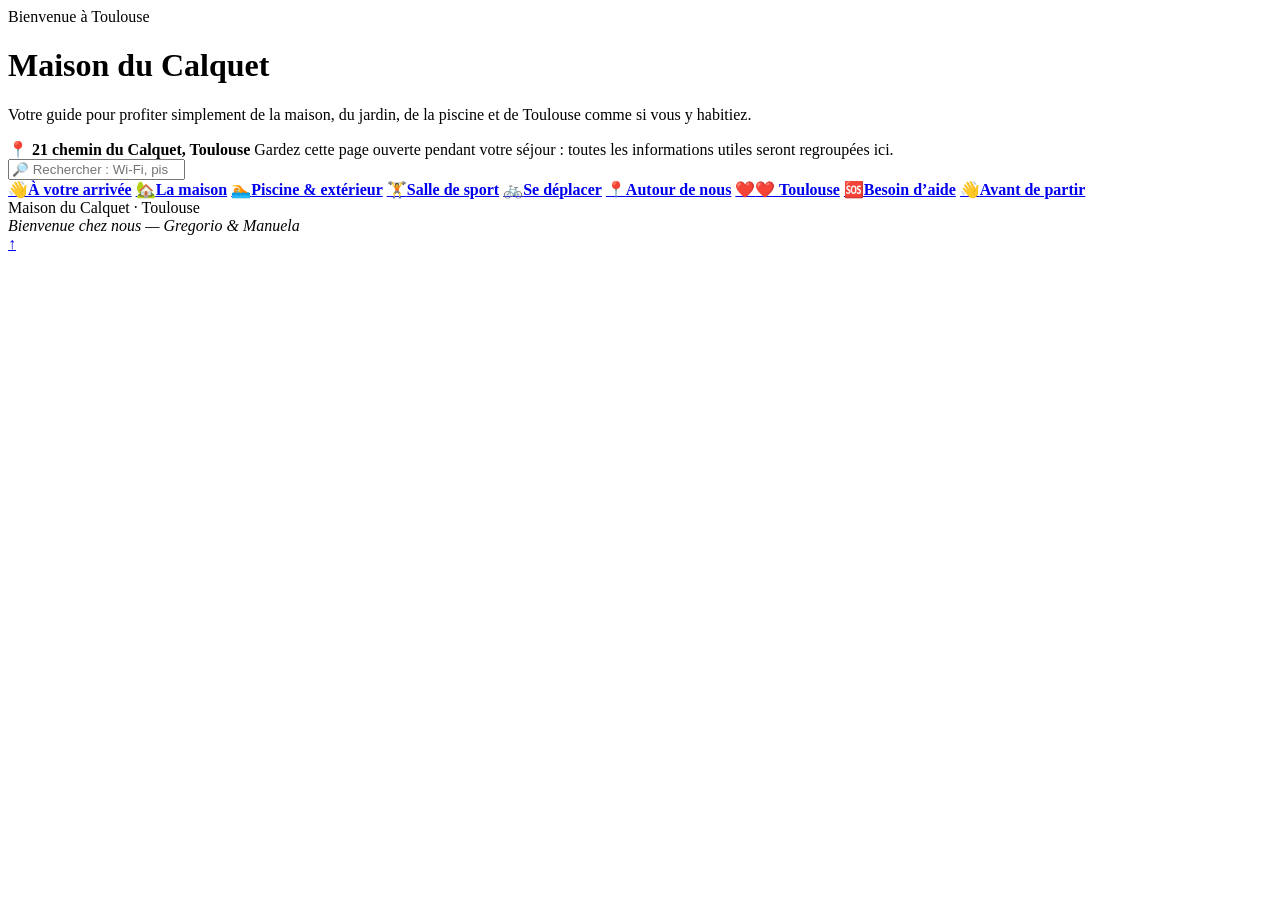
==== maison-du-calquet/index.html @ 50df14dd "Add Maison du Calquet guide shell" ====
<!DOCTYPE html><html lang="fr"><head><meta charset="UTF-8"><meta name="viewport" content="width=device-width,initial-scale=1"><meta name="theme-color" content="#f2eee7"><title>Maison du Calquet — Guide</title><link rel="stylesheet" href="style.css"></head><body id="top"><div class="wrap"><header class="hero">
      <div class="eyebrow">Bienvenue à Toulouse</div>
      <h1>Maison du Calquet</h1>
      <p class="subtitle">Votre guide pour profiter simplement de la maison, du jardin, de la piscine et de Toulouse comme si vous y habitiez.</p>

      <div class="hero-card">
        <strong>📍 21 chemin du Calquet, Toulouse</strong>
        <span class="note">Gardez cette page ouverte pendant votre séjour : toutes les informations utiles seront regroupées ici.</span>
      </div>
    </header><div class="search">
      <input id="searchInput" type="search" placeholder="🔎 Rechercher : Wi-Fi, piscine, vélo, poubelles…" aria-label="Rechercher dans le guide">
    </div><nav class="grid">
      <a class="tile" href="#essentiel"><span class="icon">👋</span><b>À votre arrivée</b></a>
      <a class="tile" href="#maison"><span class="icon">🏡</span><b>La maison</b></a>
      <a class="tile" href="#piscine"><span class="icon">🏊</span><b>Piscine & extérieur</b></a>
      <a class="tile" href="#sport"><span class="icon">🏋️</span><b>Salle de sport</b></a>
      <a class="tile" href="#deplacements"><span class="icon">🚲</span><b>Se déplacer</b></a>
      <a class="tile" href="#autour"><span class="icon">📍</span><b>Autour de nous</b></a>
      <a class="tile" href="#toulouse"><span class="icon">❤️</span><b>❤️ Toulouse</b></a>
      <a class="tile" href="#urgence"><span class="icon">🆘</span><b>Besoin d’aide</b></a>
      <a class="tile" href="#depart"><span class="icon">👋</span><b>Avant de partir</b></a>
    </nav><main id="content"><div class="section-slot" data-section="essentiel"></div>
<div class="section-slot" data-section="maison"></div>
<div class="section-slot" data-section="piscine"></div>
<div class="section-slot" data-section="sport"></div>
<div class="section-slot" data-section="deplacements"></div>
<div class="section-slot" data-section="autour"></div>
<div class="section-slot" data-section="toulouse"></div>
<div class="section-slot" data-section="urgence"></div>
<div class="section-slot" data-section="depart"></div></main><div class="footer">
      Maison du Calquet · Toulouse<br><span style="font-family:Georgia,serif;font-style:italic">Bienvenue chez nous — Gregorio & Manuela</span>
    </div></div><a class="backtop" href="#top" aria-label="Retour en haut">↑</a><script src="app.js"></script></body></html>
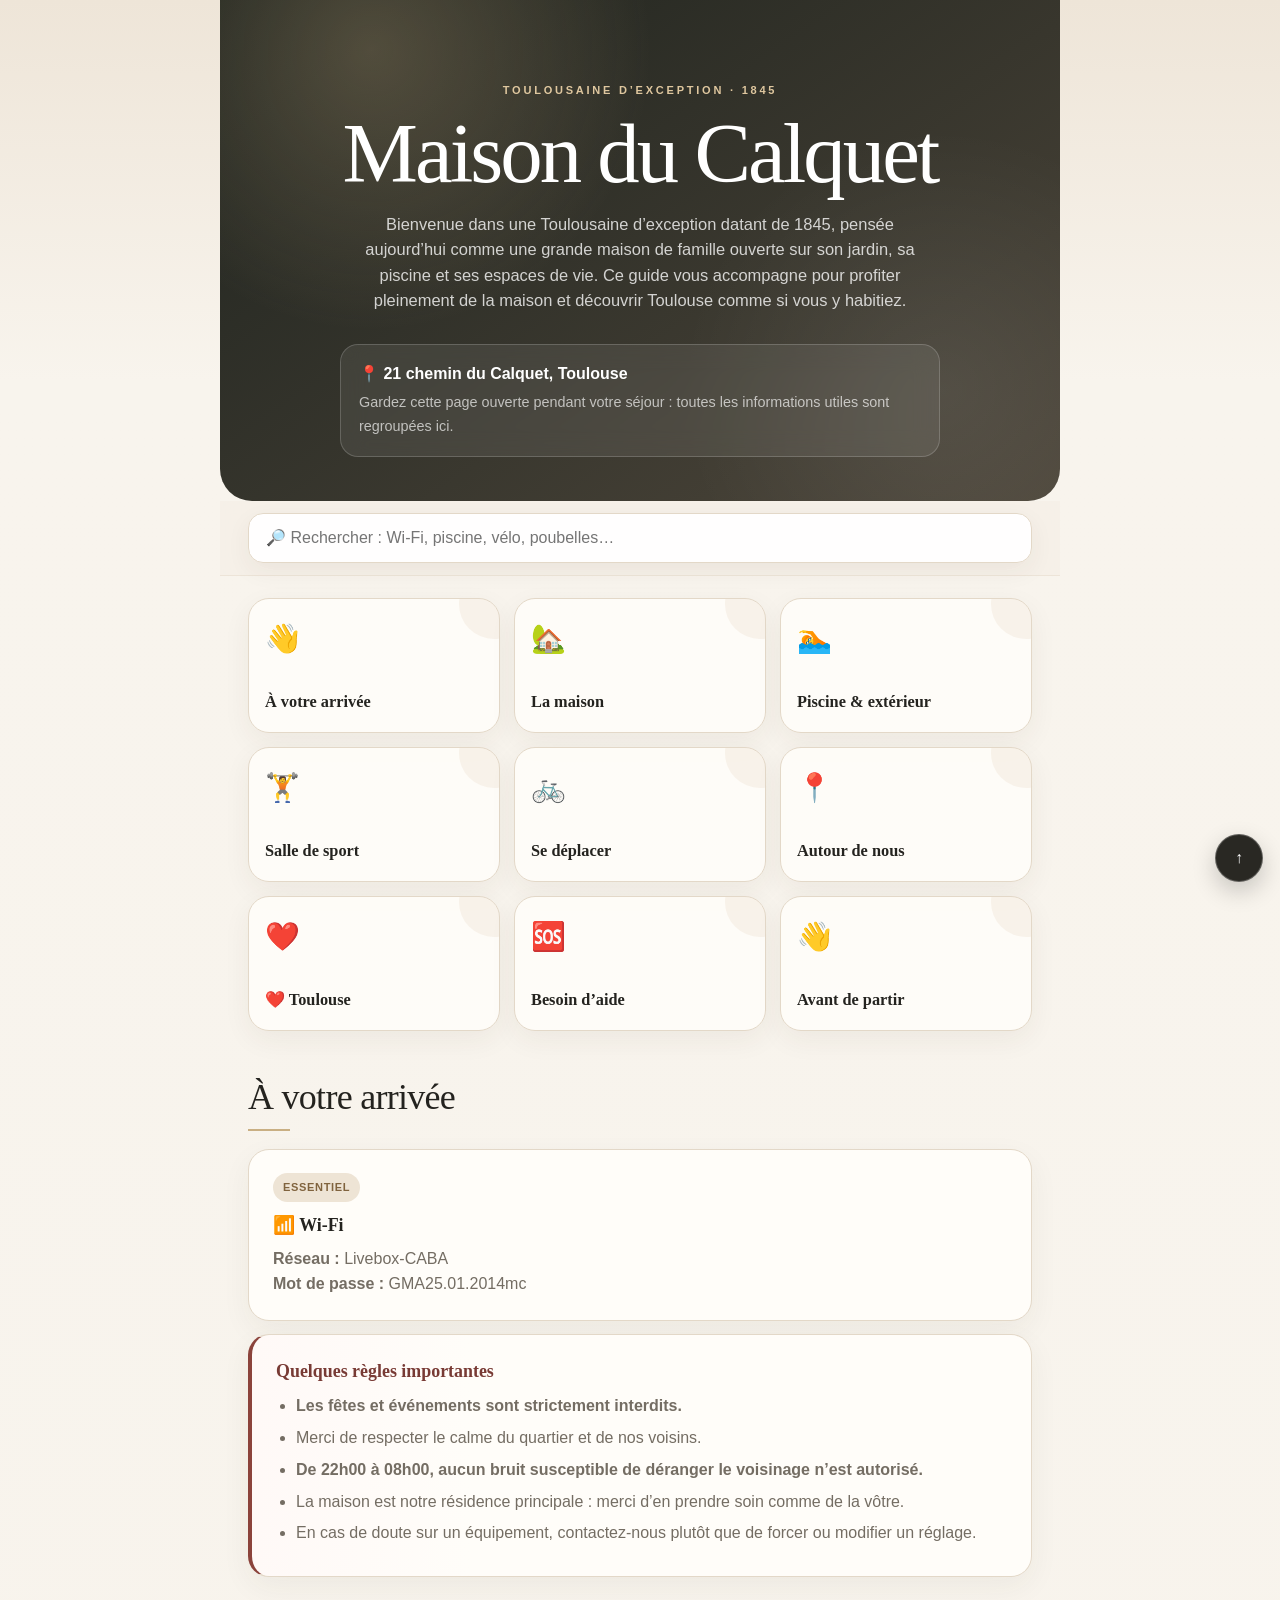
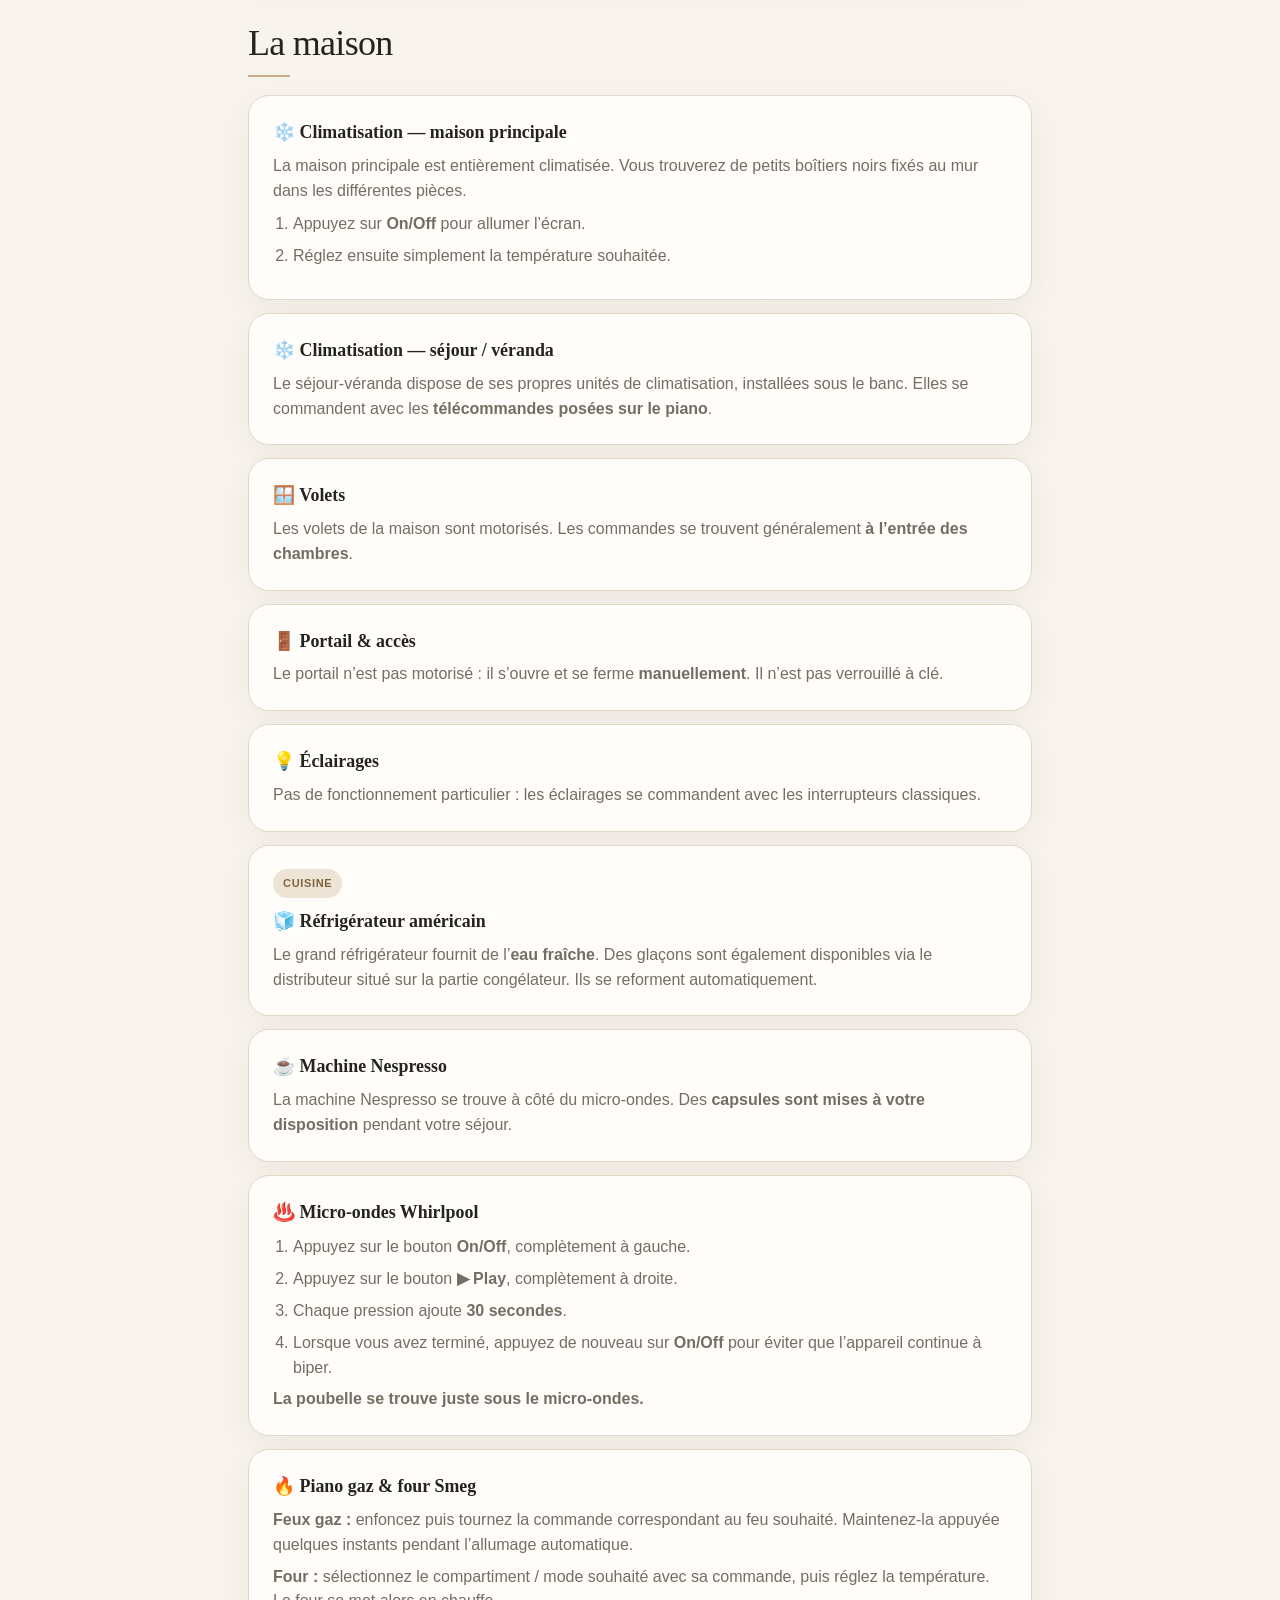
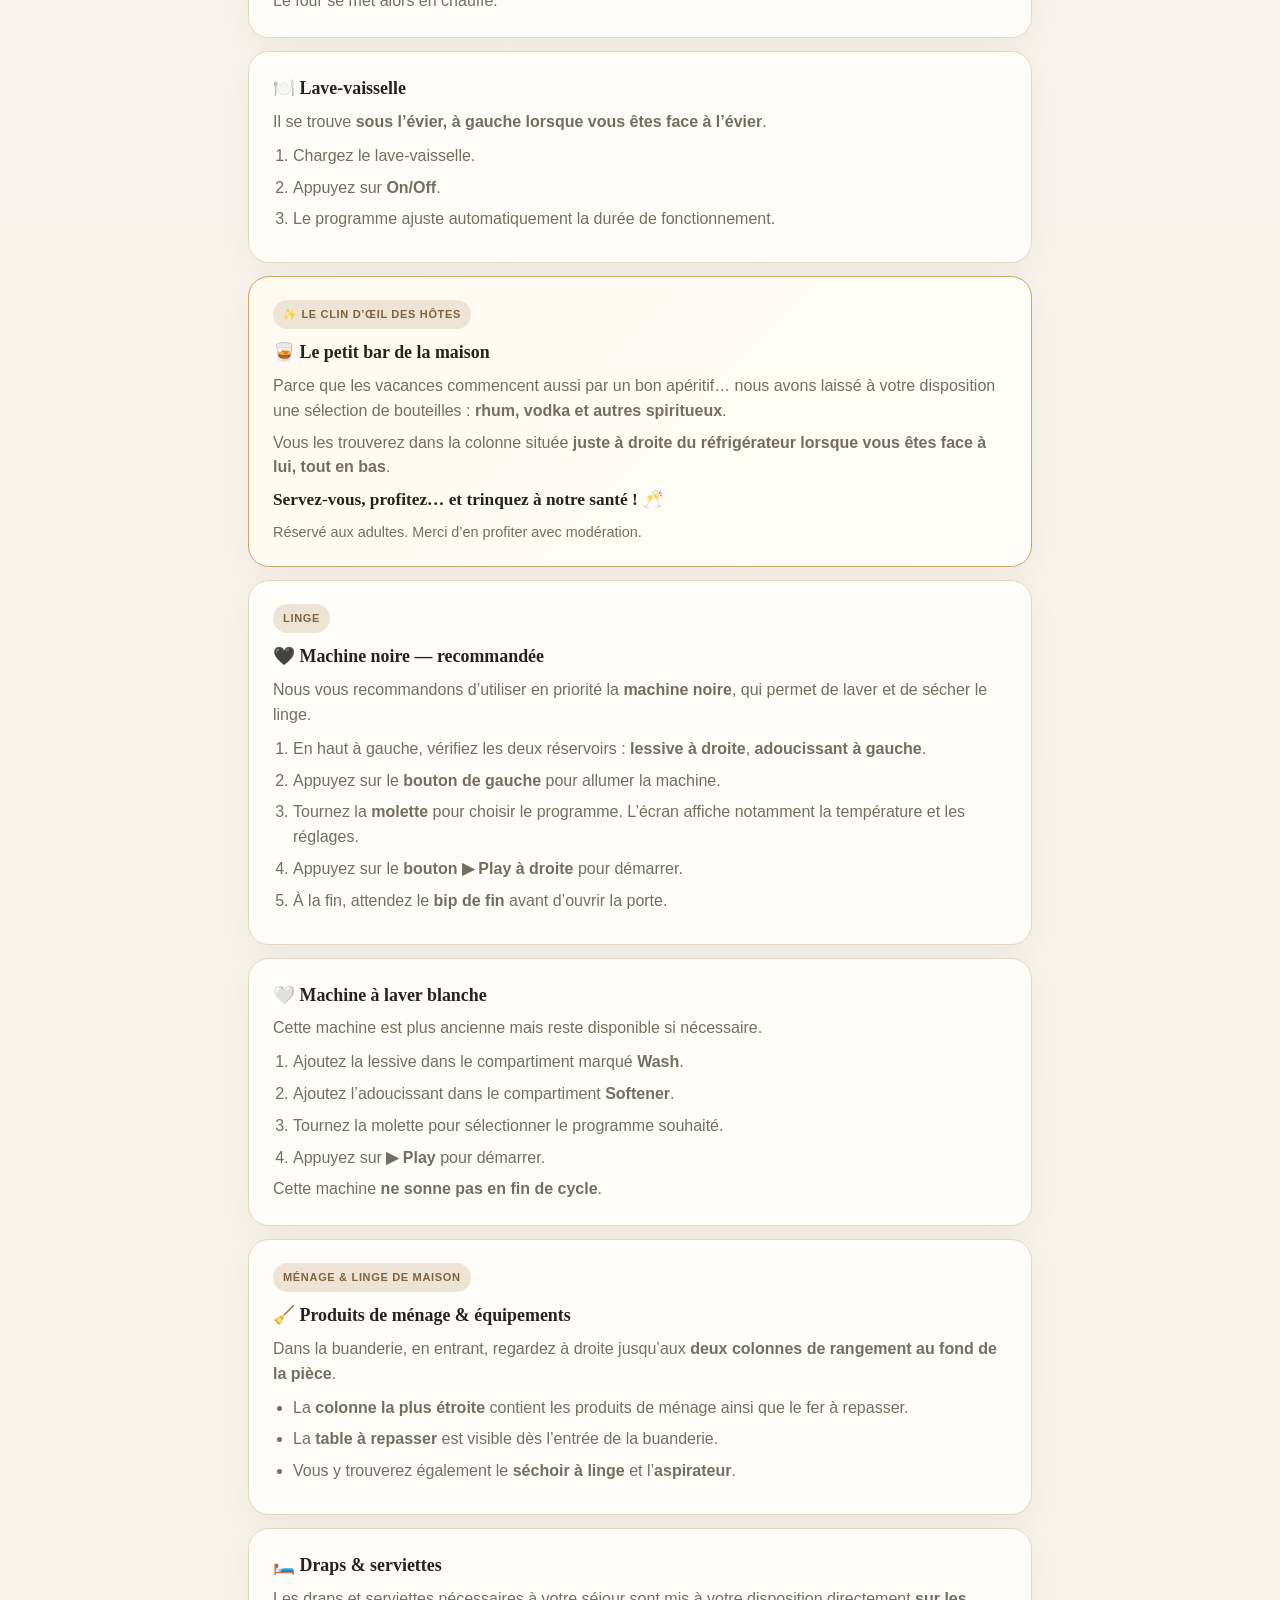
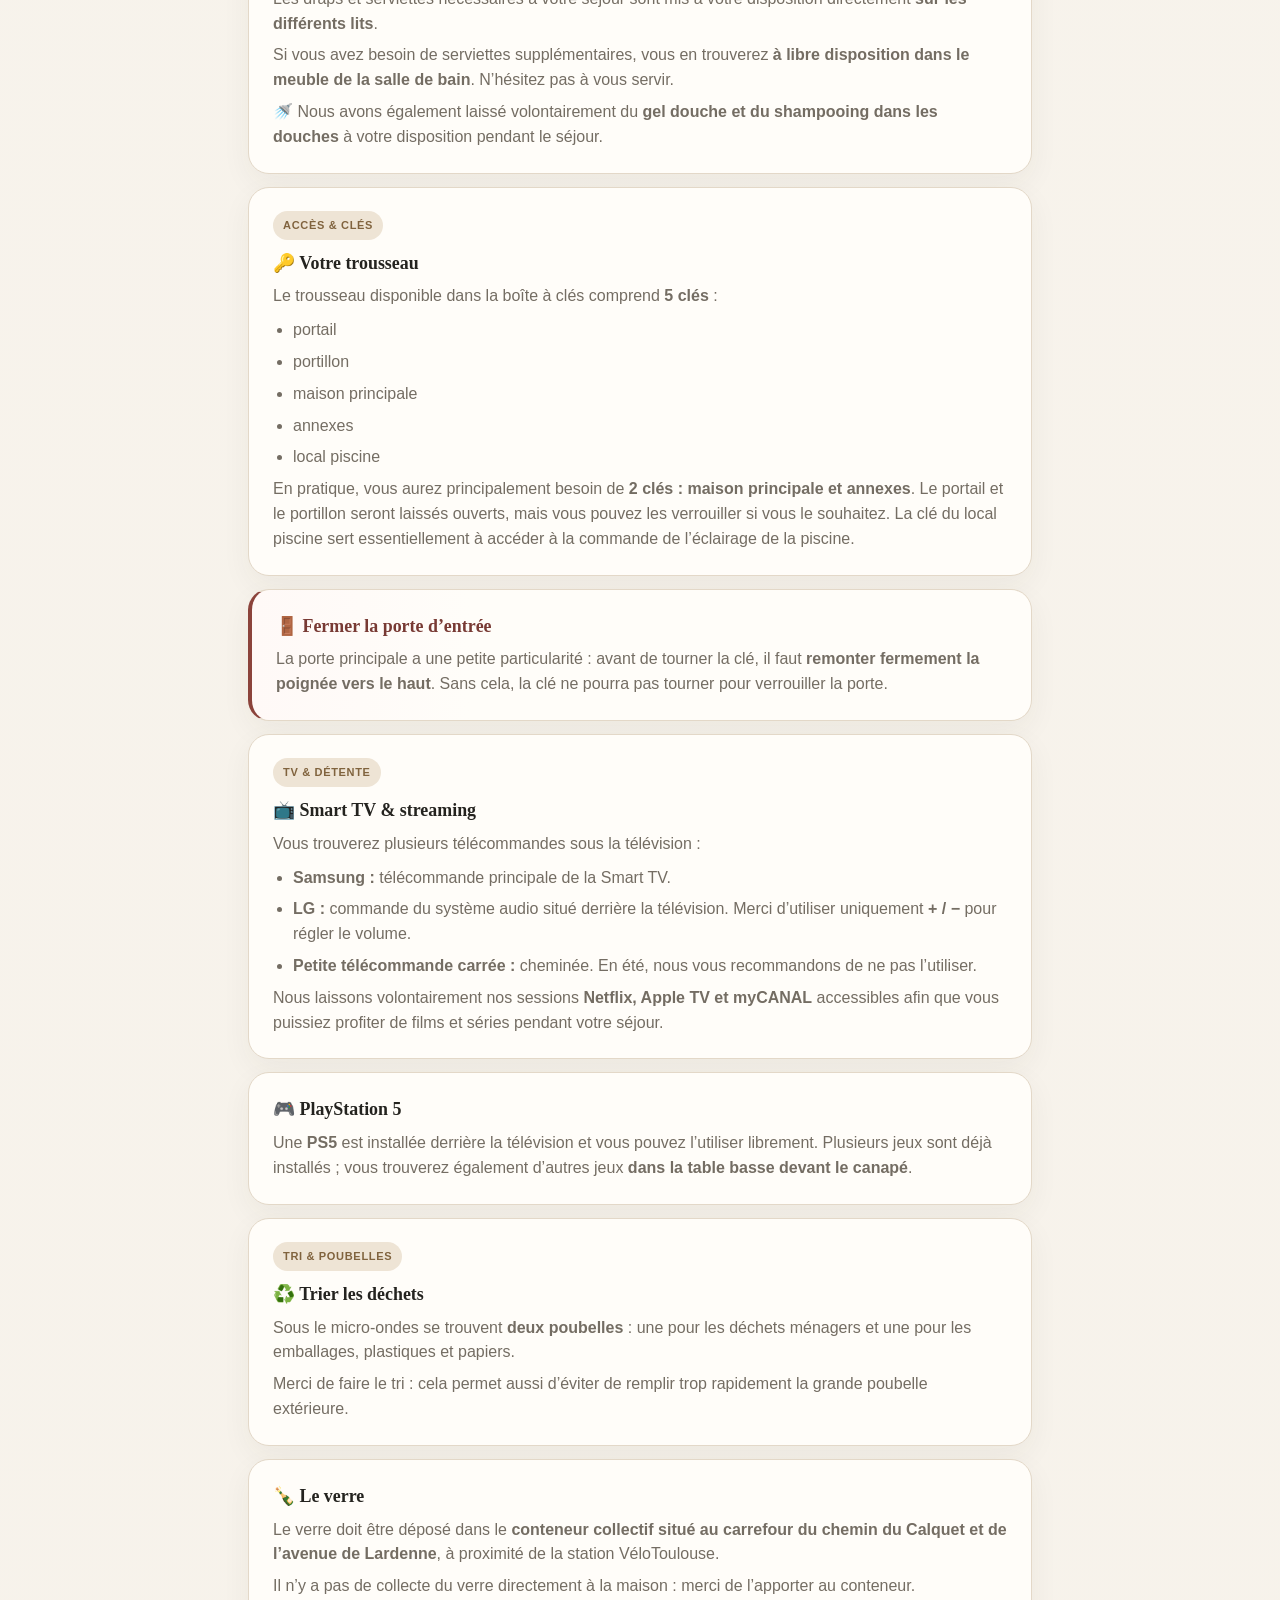
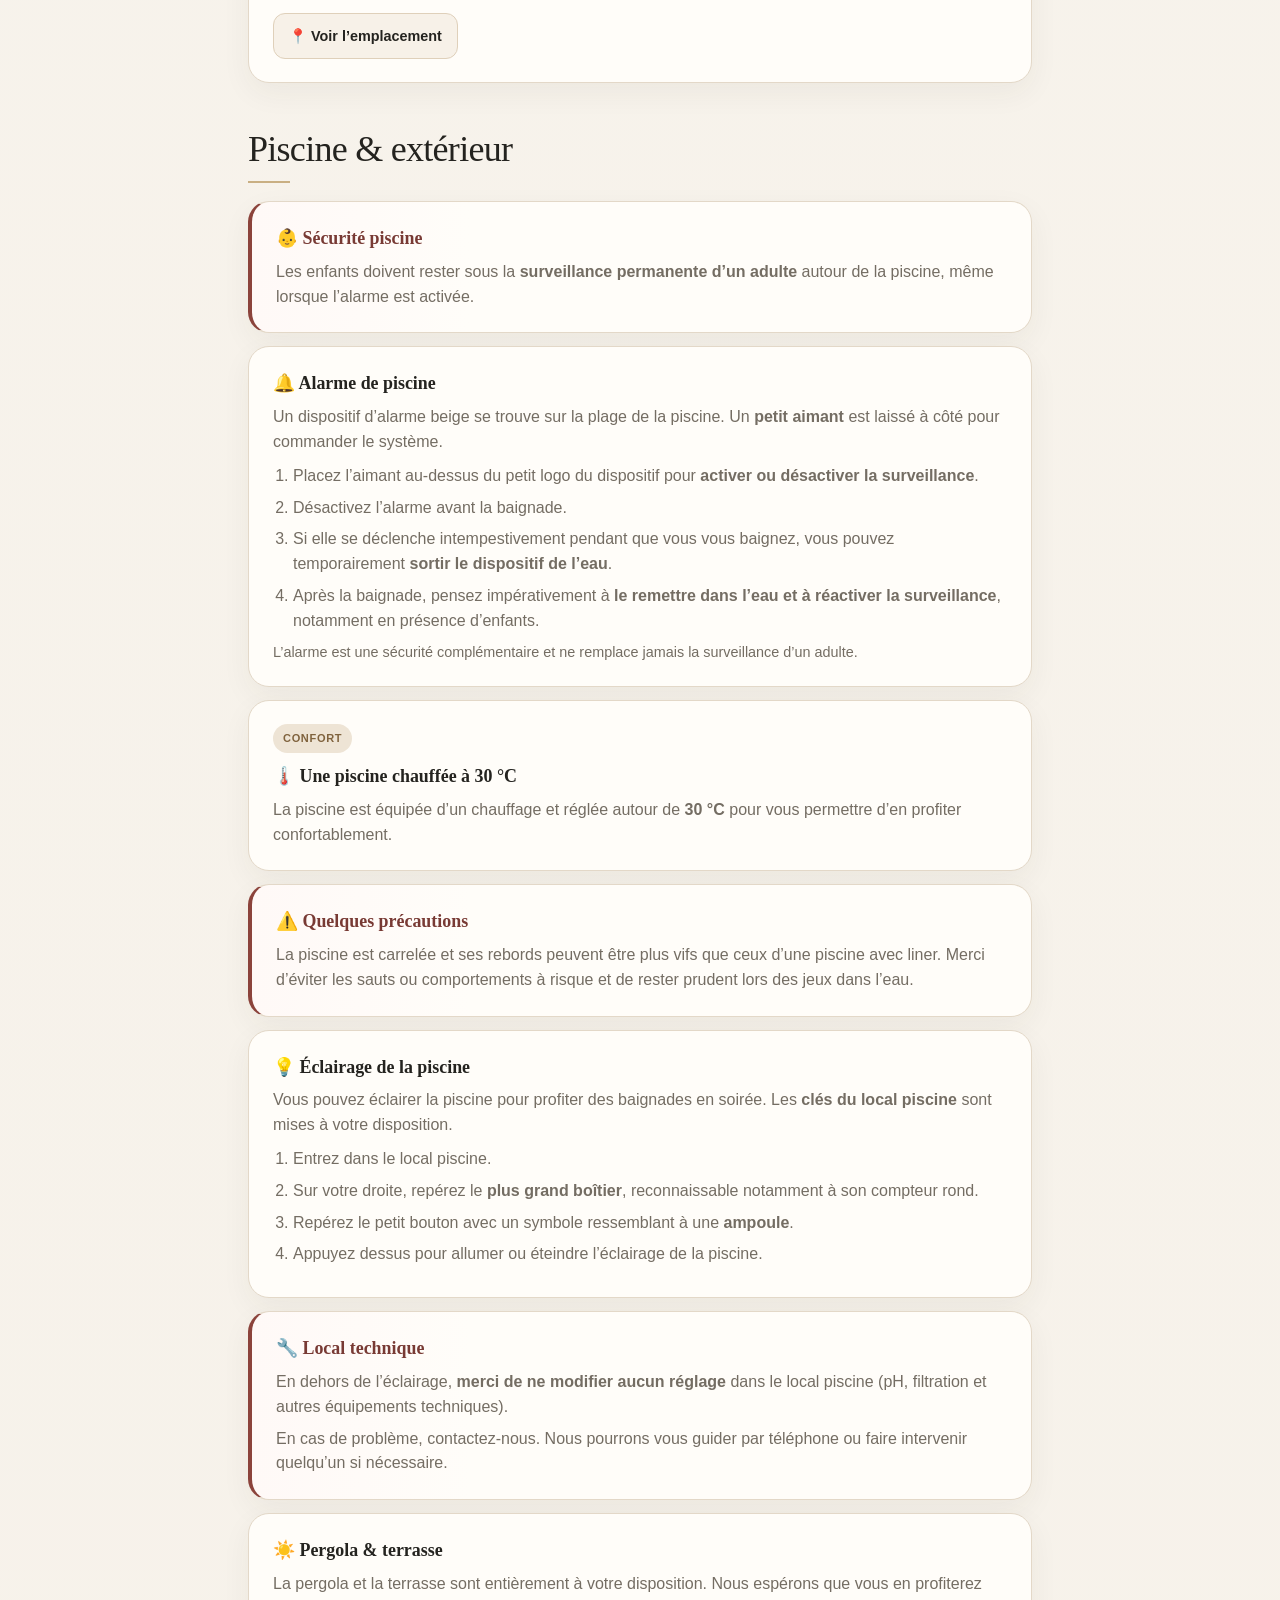
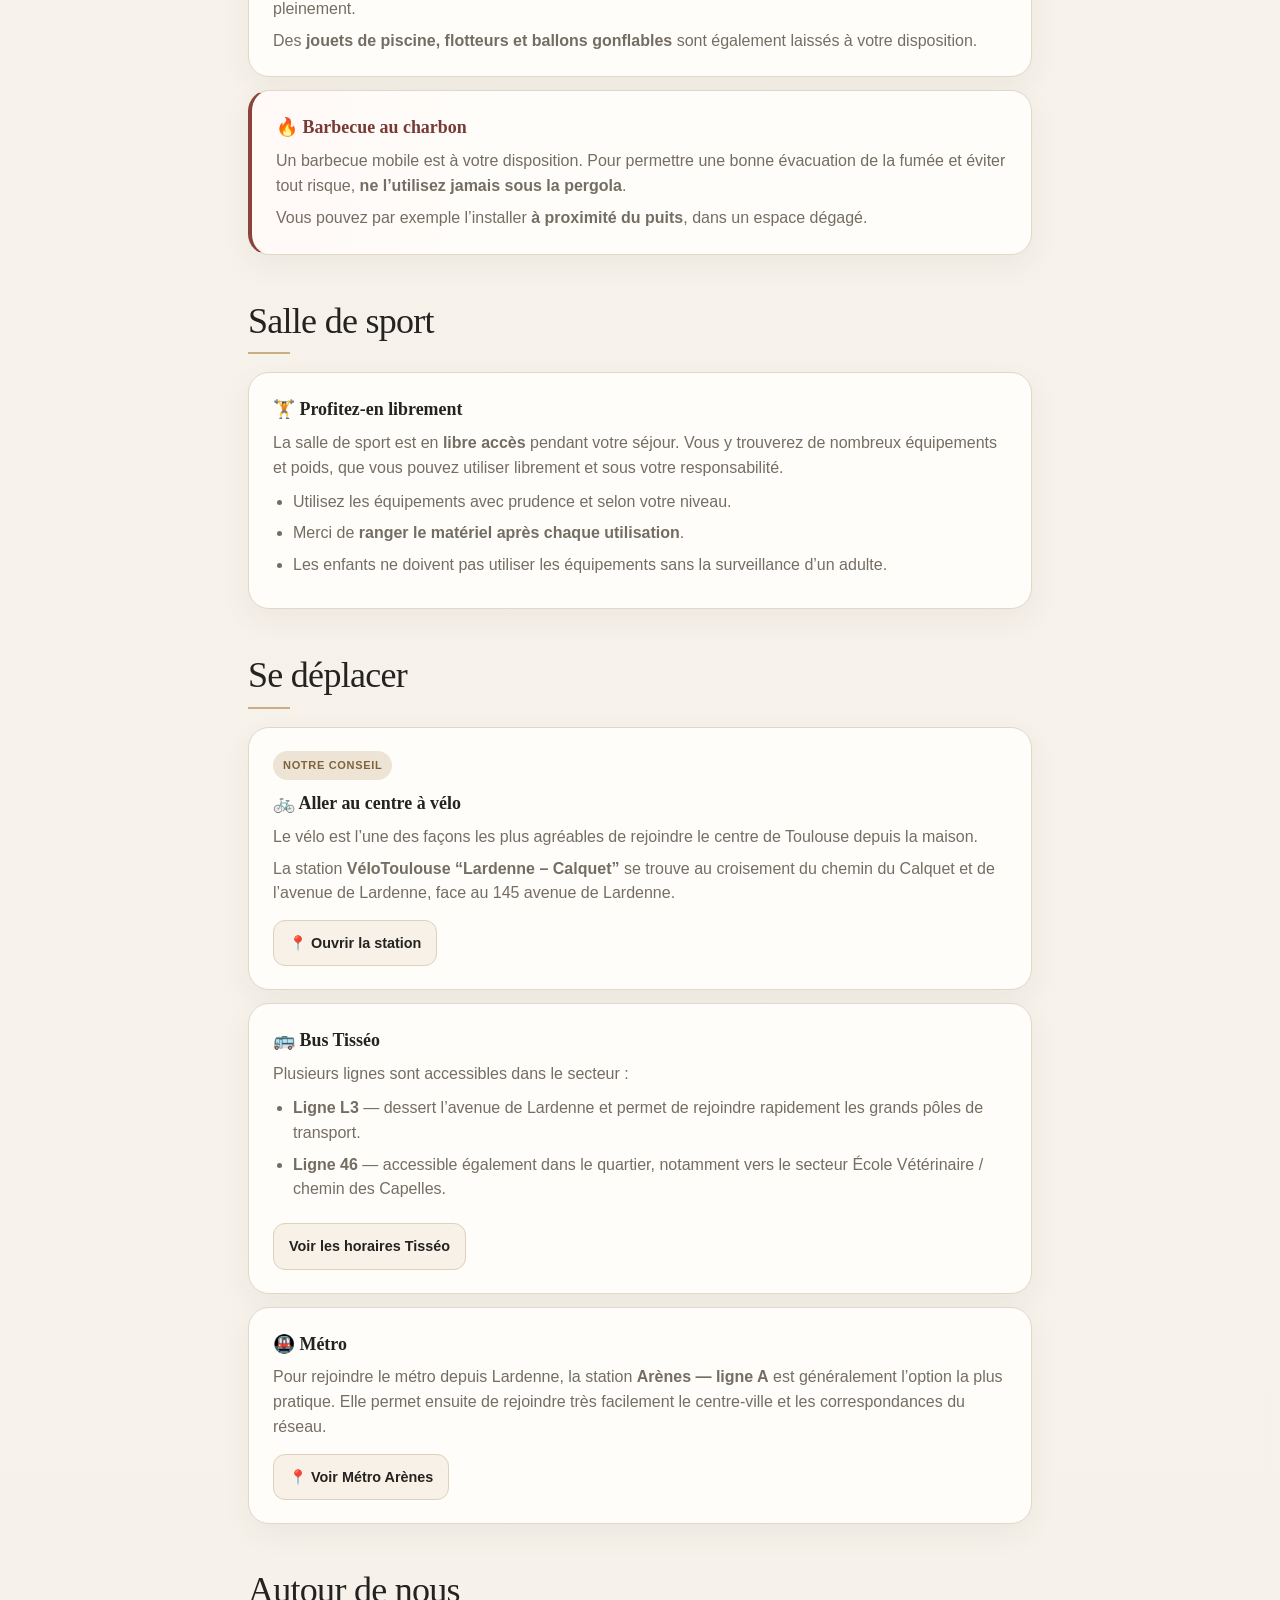
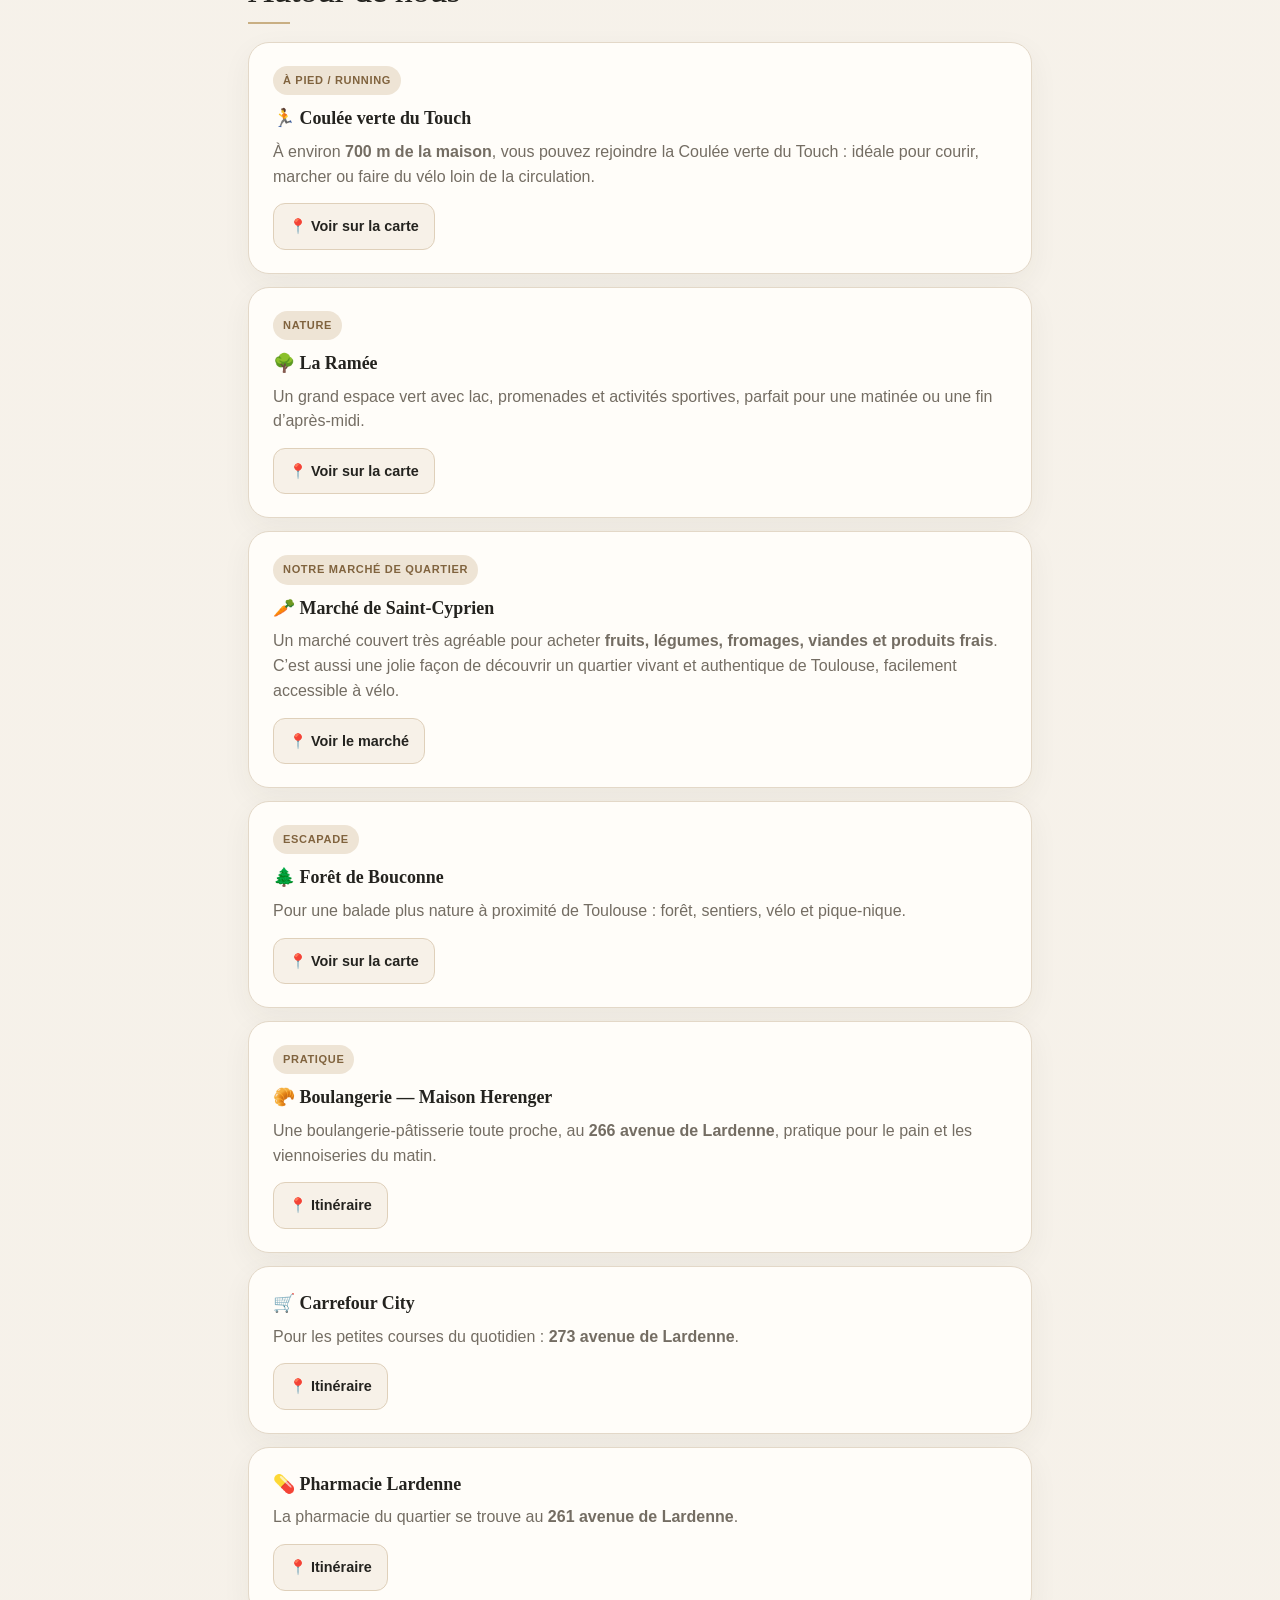
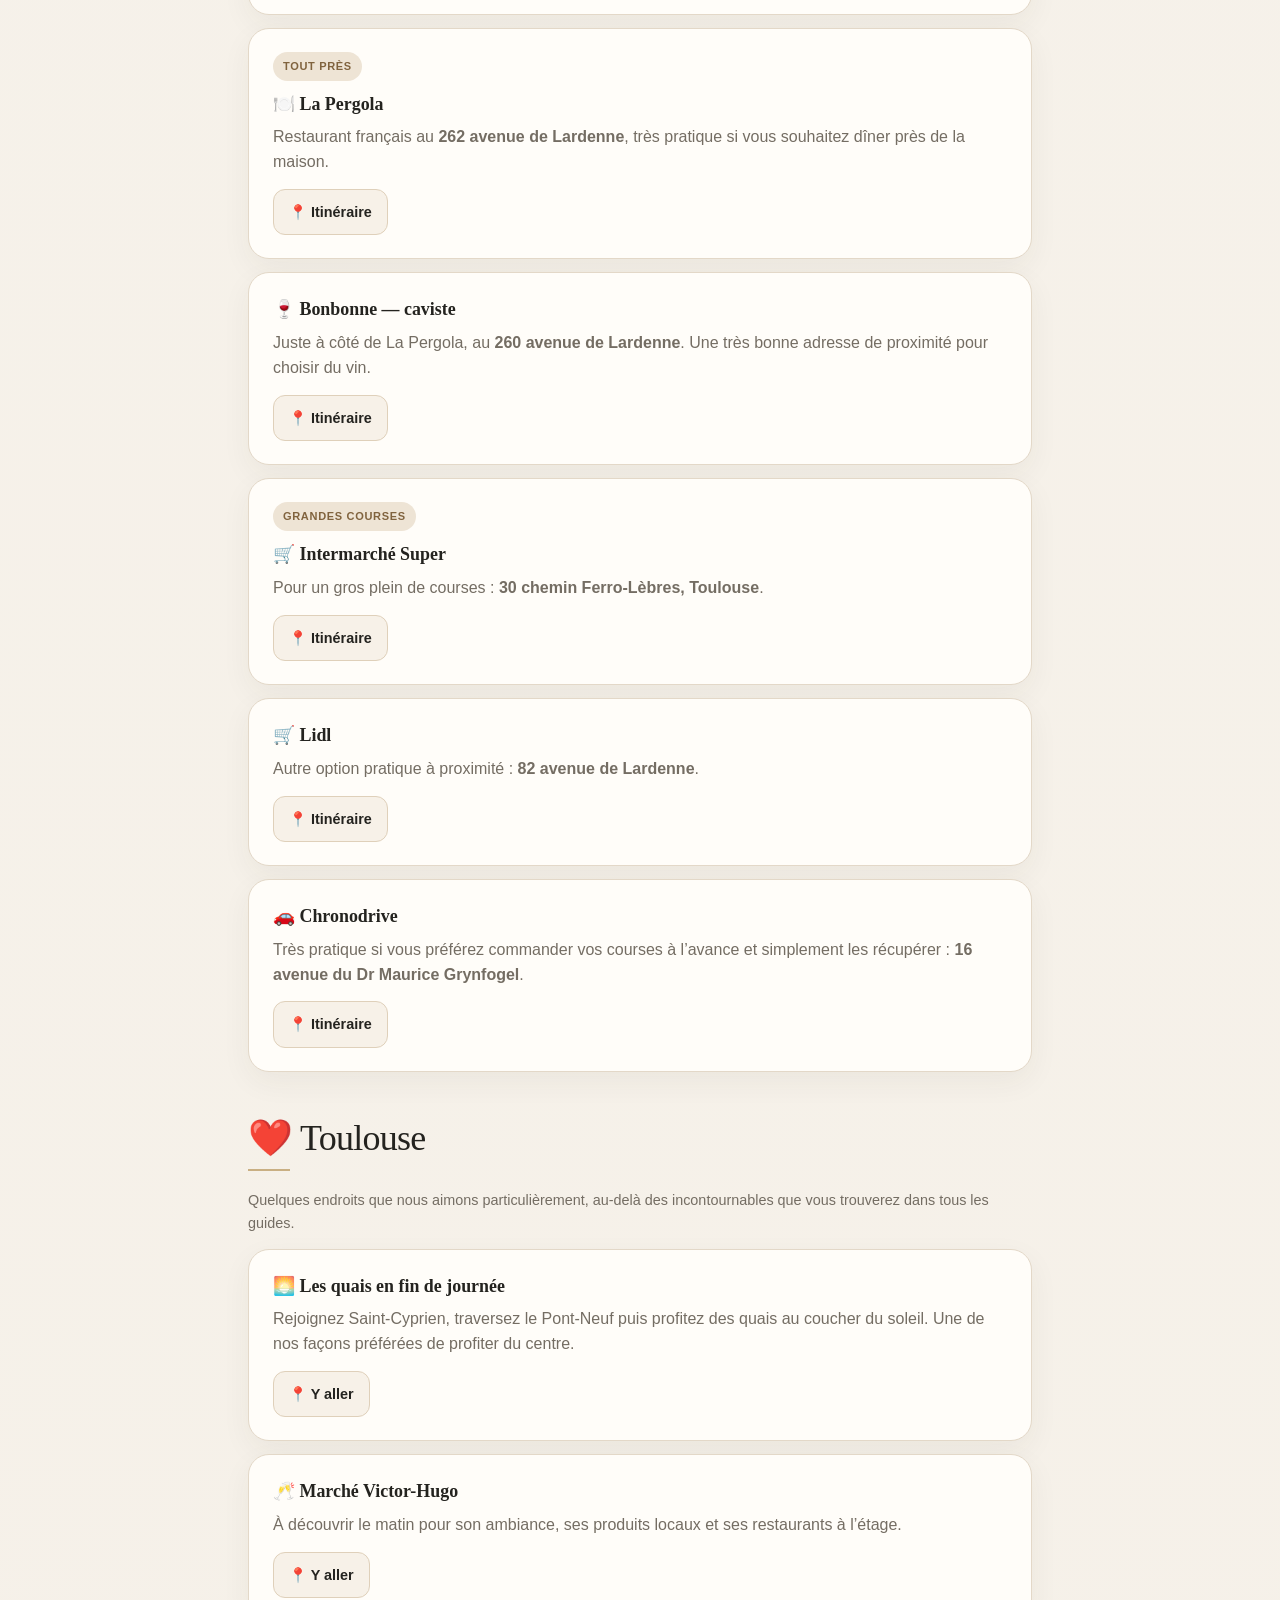
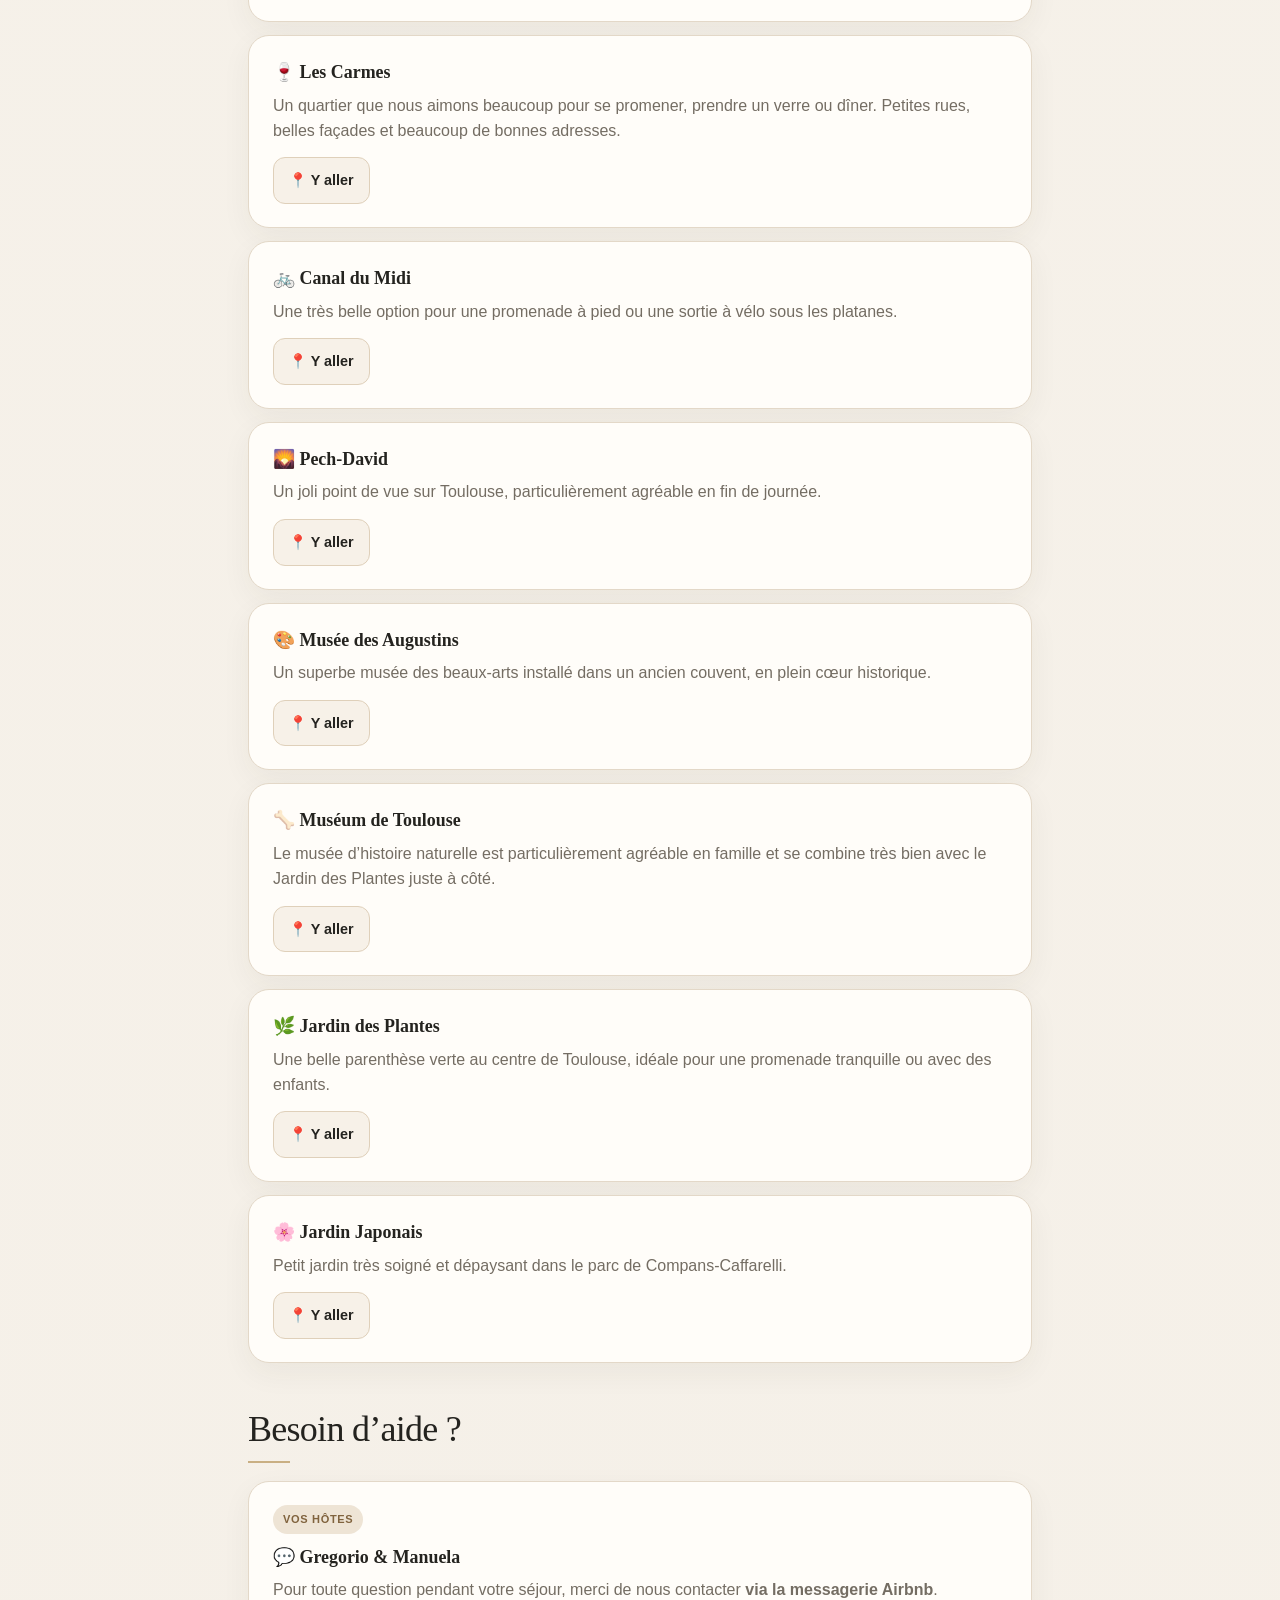
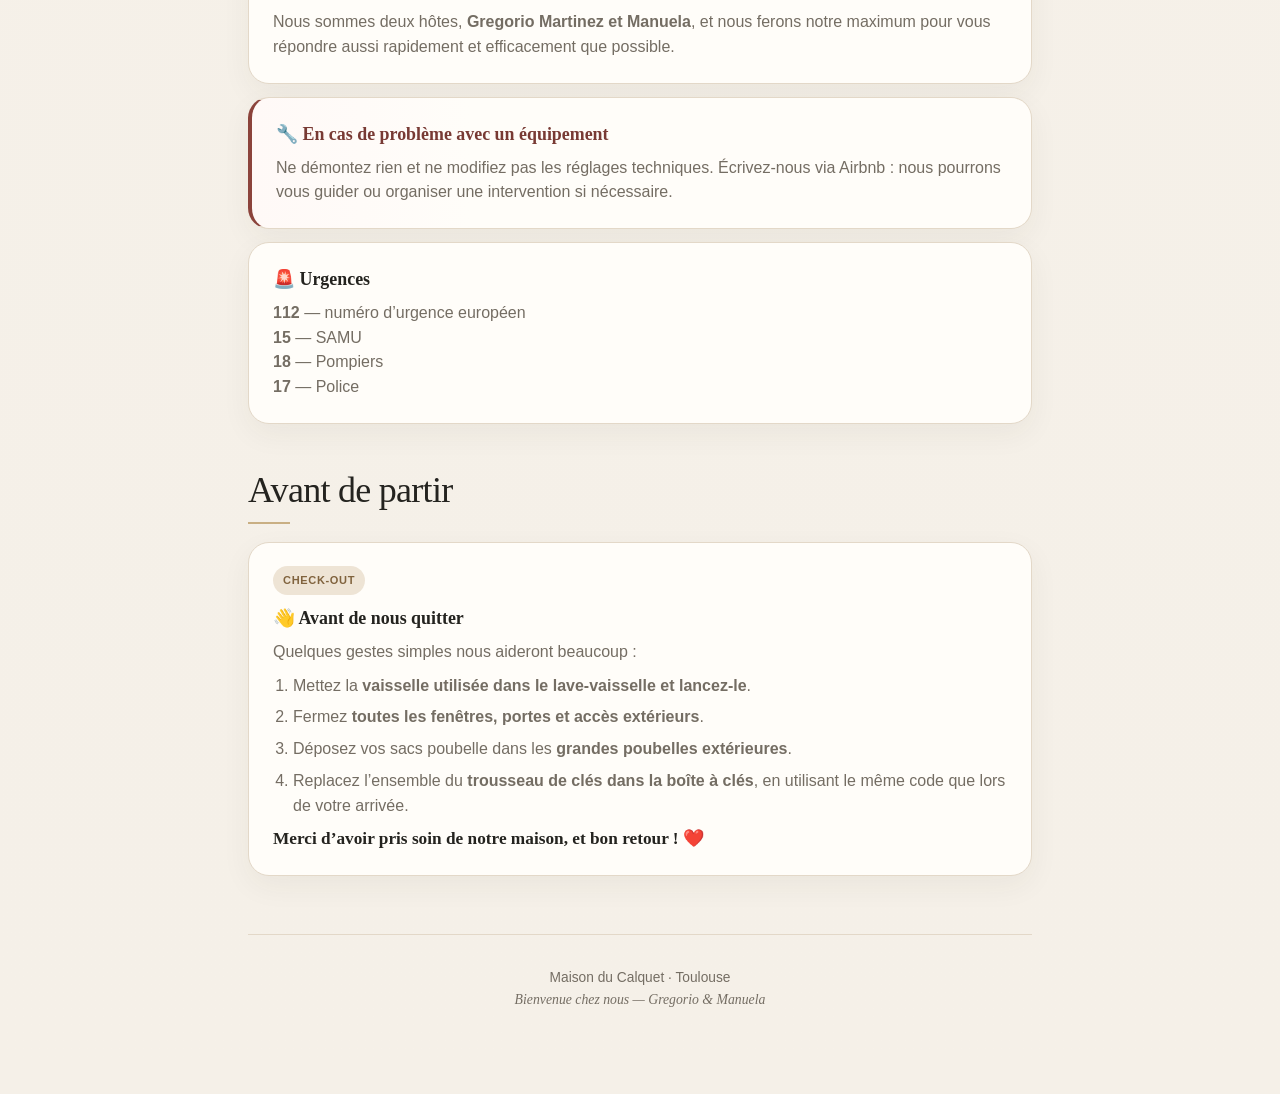
==== commit 59706024: "Highlight 1845 Toulousaine heritage in intro" ====
--- a/maison-du-calquet/index.html
+++ b/maison-du-calquet/index.html
@@ -1,11 +1,11 @@
 <!DOCTYPE html><html lang="fr"><head><meta charset="UTF-8"><meta name="viewport" content="width=device-width,initial-scale=1"><meta name="theme-color" content="#f2eee7"><title>Maison du Calquet — Guide</title><link rel="stylesheet" href="style.css"></head><body id="top"><div class="wrap"><header class="hero">
-      <div class="eyebrow">Bienvenue à Toulouse</div>
+      <div class="eyebrow">Toulousaine d’exception · 1845</div>
       <h1>Maison du Calquet</h1>
-      <p class="subtitle">Votre guide pour profiter simplement de la maison, du jardin, de la piscine et de Toulouse comme si vous y habitiez.</p>
+      <p class="subtitle">Bienvenue dans une Toulousaine d’exception datant de 1845, pensée aujourd’hui comme une grande maison de famille ouverte sur son jardin, sa piscine et ses espaces de vie. Ce guide vous accompagne pour profiter pleinement de la maison et découvrir Toulouse comme si vous y habitiez.</p>
 
       <div class="hero-card">
         <strong>📍 21 chemin du Calquet, Toulouse</strong>
-        <span class="note">Gardez cette page ouverte pendant votre séjour : toutes les informations utiles seront regroupées ici.</span>
+        <span class="note">Gardez cette page ouverte pendant votre séjour : toutes les informations utiles sont regroupées ici.</span>
       </div>
     </header><div class="search">
       <input id="searchInput" type="search" placeholder="🔎 Rechercher : Wi-Fi, piscine, vélo, poubelles…" aria-label="Rechercher dans le guide">
--- a/maison-du-calquet/style.css
+++ b/maison-du-calquet/style.css
@@ -0,0 +1 @@
+:root{--cream:#f5f0e8;--paper:#fffdf9;--ink:#24231f;--muted:#746d63;--gold:#98784c;--gold2:#c9af83;--line:#e3d8c8;--wine:#8b433b;--shadow:0 16px 44px rgba(61,47,30,.09)}*{box-sizing:border-box}html{scroll-behavior:smooth}body{margin:0;color:var(--ink);font-family:-apple-system,BlinkMacSystemFont,"Segoe UI",Roboto,Helvetica,Arial,sans-serif;line-height:1.55;background:linear-gradient(180deg,#eee5d8 0,#f8f4ed 380px,var(--cream) 100%)}a{color:inherit}.wrap{max-width:840px;margin:auto;padding:0 18px 80px}.hero{position:relative;margin:0 -18px;padding:68px 26px 38px;text-align:center;color:#fff;overflow:hidden;background:linear-gradient(145deg,rgba(24,29,24,.97),rgba(62,55,43,.92))}.hero:before{content:"";position:absolute;inset:0;background:radial-gradient(circle at 18% 10%,rgba(201,175,131,.27),transparent 34%),radial-gradient(circle at 86% 78%,rgba(255,255,255,.08),transparent 32%);pointer-events:none}.hero>*{position:relative}.eyebrow{font-size:.69rem;letter-spacing:.25em;text-transform:uppercase;color:#dfc79f;font-weight:700}.hero h1{font-family:Georgia,"Times New Roman",serif;font-size:clamp(2.65rem,12vw,5.3rem);line-height:.95;font-weight:400;margin:14px 0 18px;letter-spacing:-.035em}.subtitle{max-width:590px;margin:0 auto;color:rgba(255,255,255,.78);font-size:1.03rem}.hero-card{max-width:600px;margin:30px auto 0;padding:17px 18px;border:1px solid rgba(255,255,255,.18);border-radius:18px;background:rgba(255,255,255,.08);backdrop-filter:blur(12px);text-align:left}.hero-card strong{display:block;color:#fff;margin-bottom:3px}.hero-card .note{color:rgba(255,255,255,.67)}.search{position:sticky;top:0;z-index:50;margin:0 -18px;padding:12px 18px;background:rgba(245,240,232,.88);backdrop-filter:blur(18px);border-bottom:1px solid rgba(152,120,76,.1)}.search input{width:100%;padding:15px 17px;border:1px solid var(--line);border-radius:15px;background:rgba(255,255,255,.94);font-size:1rem;outline:none;box-shadow:0 8px 25px rgba(61,47,30,.06)}.grid{display:grid;grid-template-columns:repeat(2,1fr);gap:11px;margin:22px 0 40px}.tile{position:relative;min-height:120px;padding:18px 16px;border:1px solid var(--line);border-radius:21px;background:rgba(255,253,249,.92);text-decoration:none;display:flex;flex-direction:column;justify-content:space-between;box-shadow:0 9px 28px rgba(61,47,30,.06);transition:.22s ease;overflow:hidden}.tile:after{content:"";position:absolute;width:70px;height:70px;border-radius:50%;right:-30px;top:-30px;background:rgba(201,175,131,.12)}.tile:hover{transform:translateY(-3px);box-shadow:var(--shadow);border-color:var(--gold2)}.tile:active{transform:scale(.98)}.icon{font-size:1.75rem}.tile b{font-family:Georgia,"Times New Roman",serif;font-size:1.02rem;font-weight:600}section{margin:48px 0;scroll-margin-top:90px}h2{font-family:Georgia,"Times New Roman",serif;font-size:2.25rem;line-height:1.05;font-weight:400;margin:0 0 18px;letter-spacing:-.02em}h2:after{content:"";display:block;width:42px;height:2px;background:var(--gold2);margin-top:12px}h3{font-family:Georgia,"Times New Roman",serif;font-size:1.12rem;margin:0 0 7px}.card{position:relative;padding:20px 19px;margin:13px 0;border:1px solid var(--line);border-radius:21px;background:var(--paper);box-shadow:0 10px 30px rgba(61,47,30,.055)}.card p{margin:7px 0 0;color:var(--muted)}.pill{display:inline-block;margin-bottom:10px;padding:6px 10px;border-radius:999px;background:#eee4d5;color:#80633e;font-size:.69rem;font-weight:800;letter-spacing:.06em;text-transform:uppercase}.important{border-left:4px solid var(--wine);background:linear-gradient(90deg,#fff9f7,var(--paper) 28%)}.important h3{color:#783a34}.mini-list{margin:9px 0 0;padding-left:20px}.mini-list li{margin:7px 0;color:var(--muted)}.button{display:inline-flex;align-items:center;justify-content:center;margin-top:14px;padding:11px 15px;border-radius:12px;background:var(--ink);color:#fff;text-decoration:none;font-size:.9rem;font-weight:750;box-shadow:0 5px 16px rgba(36,35,31,.12)}.button.alt{background:#f7f1e8;color:var(--ink);border:1px solid #dfd0ba;box-shadow:none}.note{font-size:.9rem;color:var(--muted)}.backtop{position:fixed;right:17px;bottom:18px;z-index:60;width:48px;height:48px;border-radius:50%;display:flex;align-items:center;justify-content:center;text-decoration:none;background:#292823;color:#fff;border:1px solid rgba(255,255,255,.25);box-shadow:0 9px 25px rgba(0,0,0,.2)}.footer{margin-top:58px;padding:32px 10px 4px;border-top:1px solid var(--line);text-align:center;color:var(--muted);font-size:.86rem}.hidden{display:none!important}@media(min-width:640px){.wrap{padding-left:28px;padding-right:28px}.hero{margin:0 -28px;padding:82px 50px 44px;border-radius:0 0 32px 32px}.search{margin:0 -28px;padding-left:28px;padding-right:28px}.grid{grid-template-columns:repeat(3,1fr);gap:14px}.tile{min-height:135px}.card{padding:23px 24px}}@media(prefers-reduced-motion:reduce){html{scroll-behavior:auto}.tile{transition:none}}
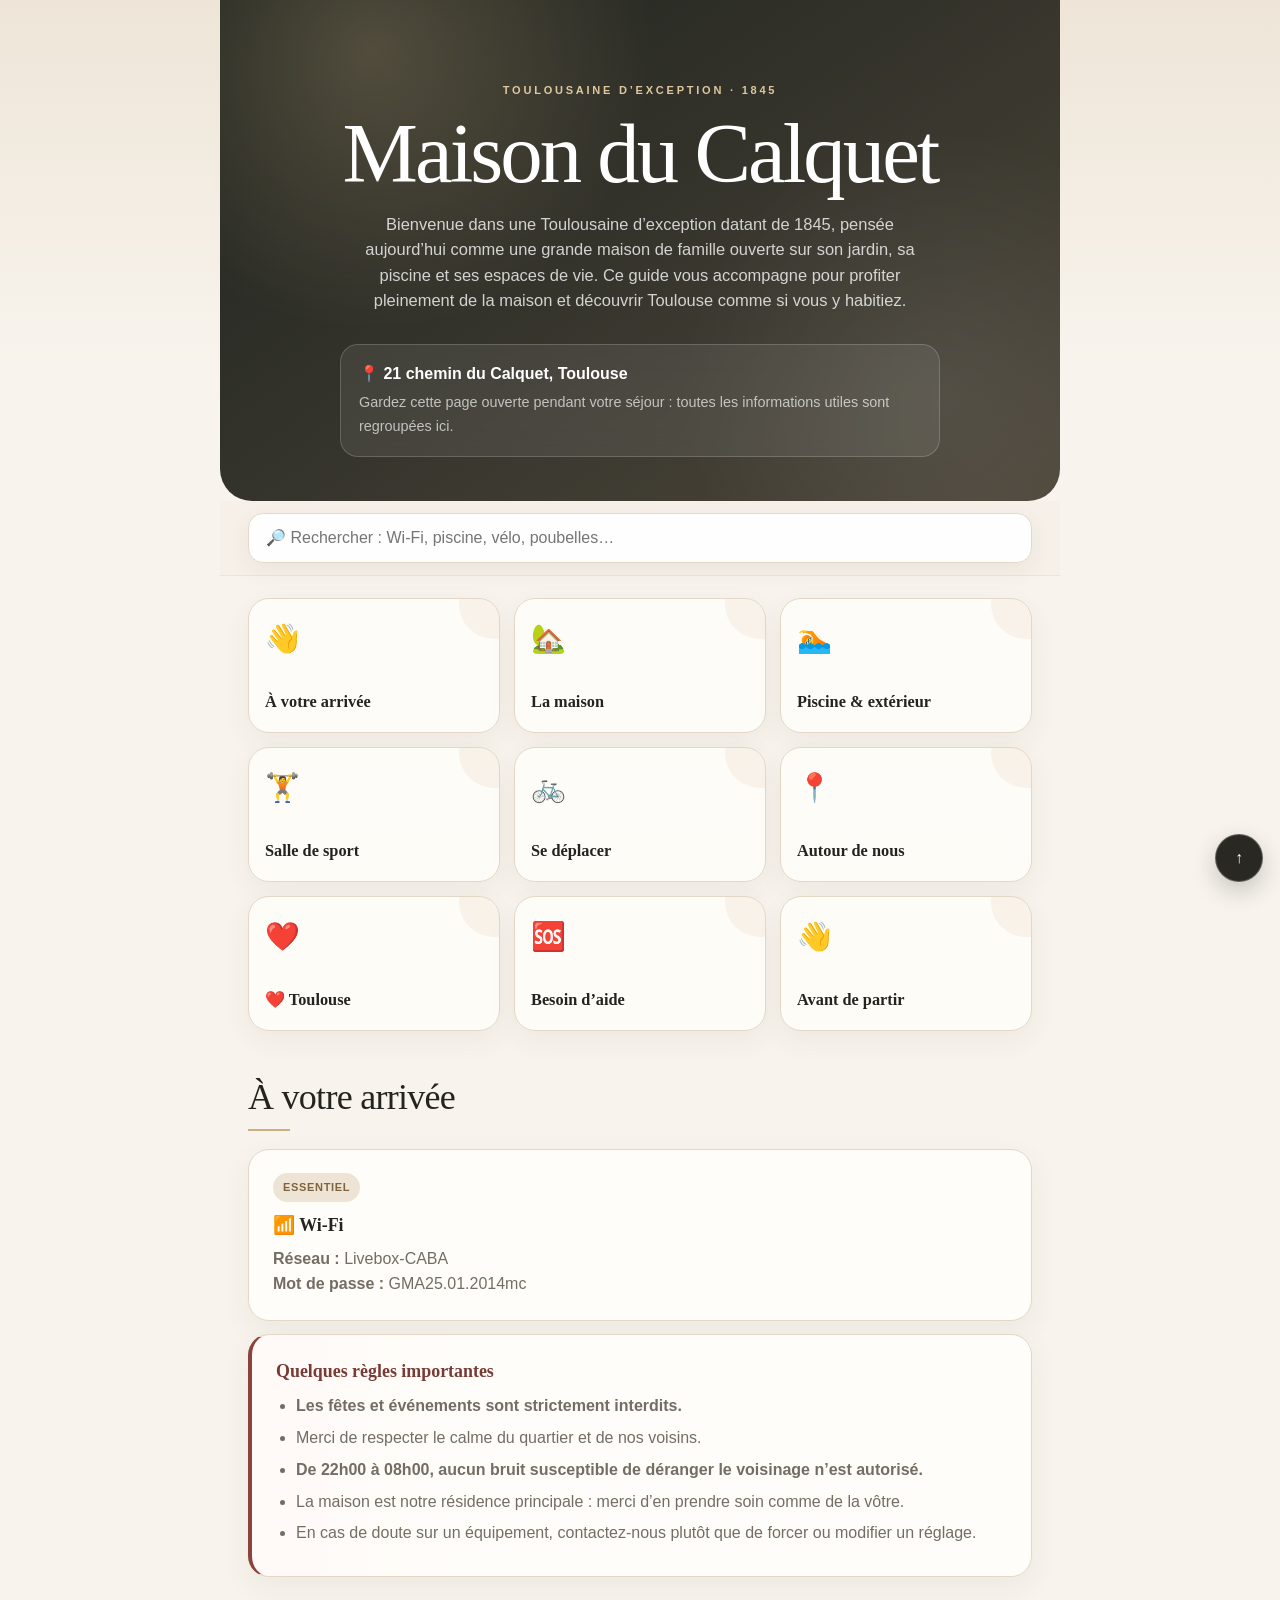
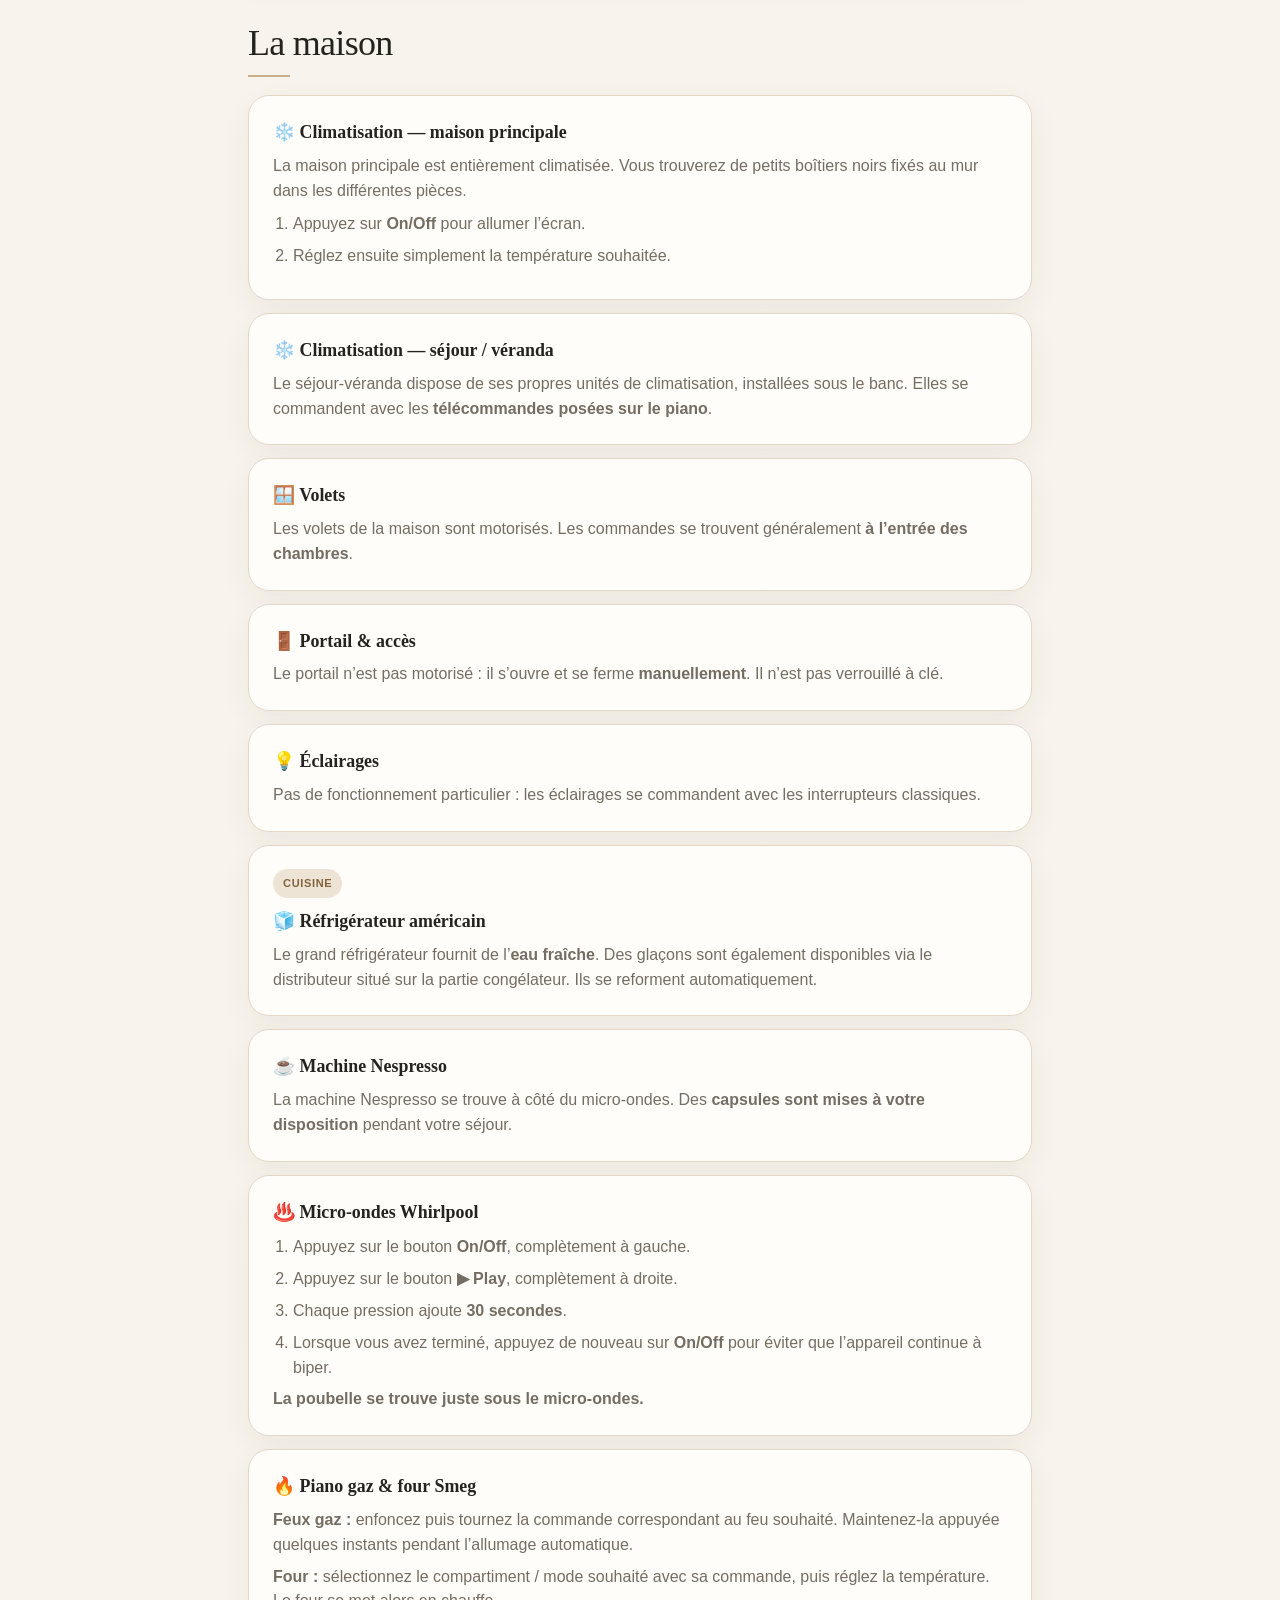
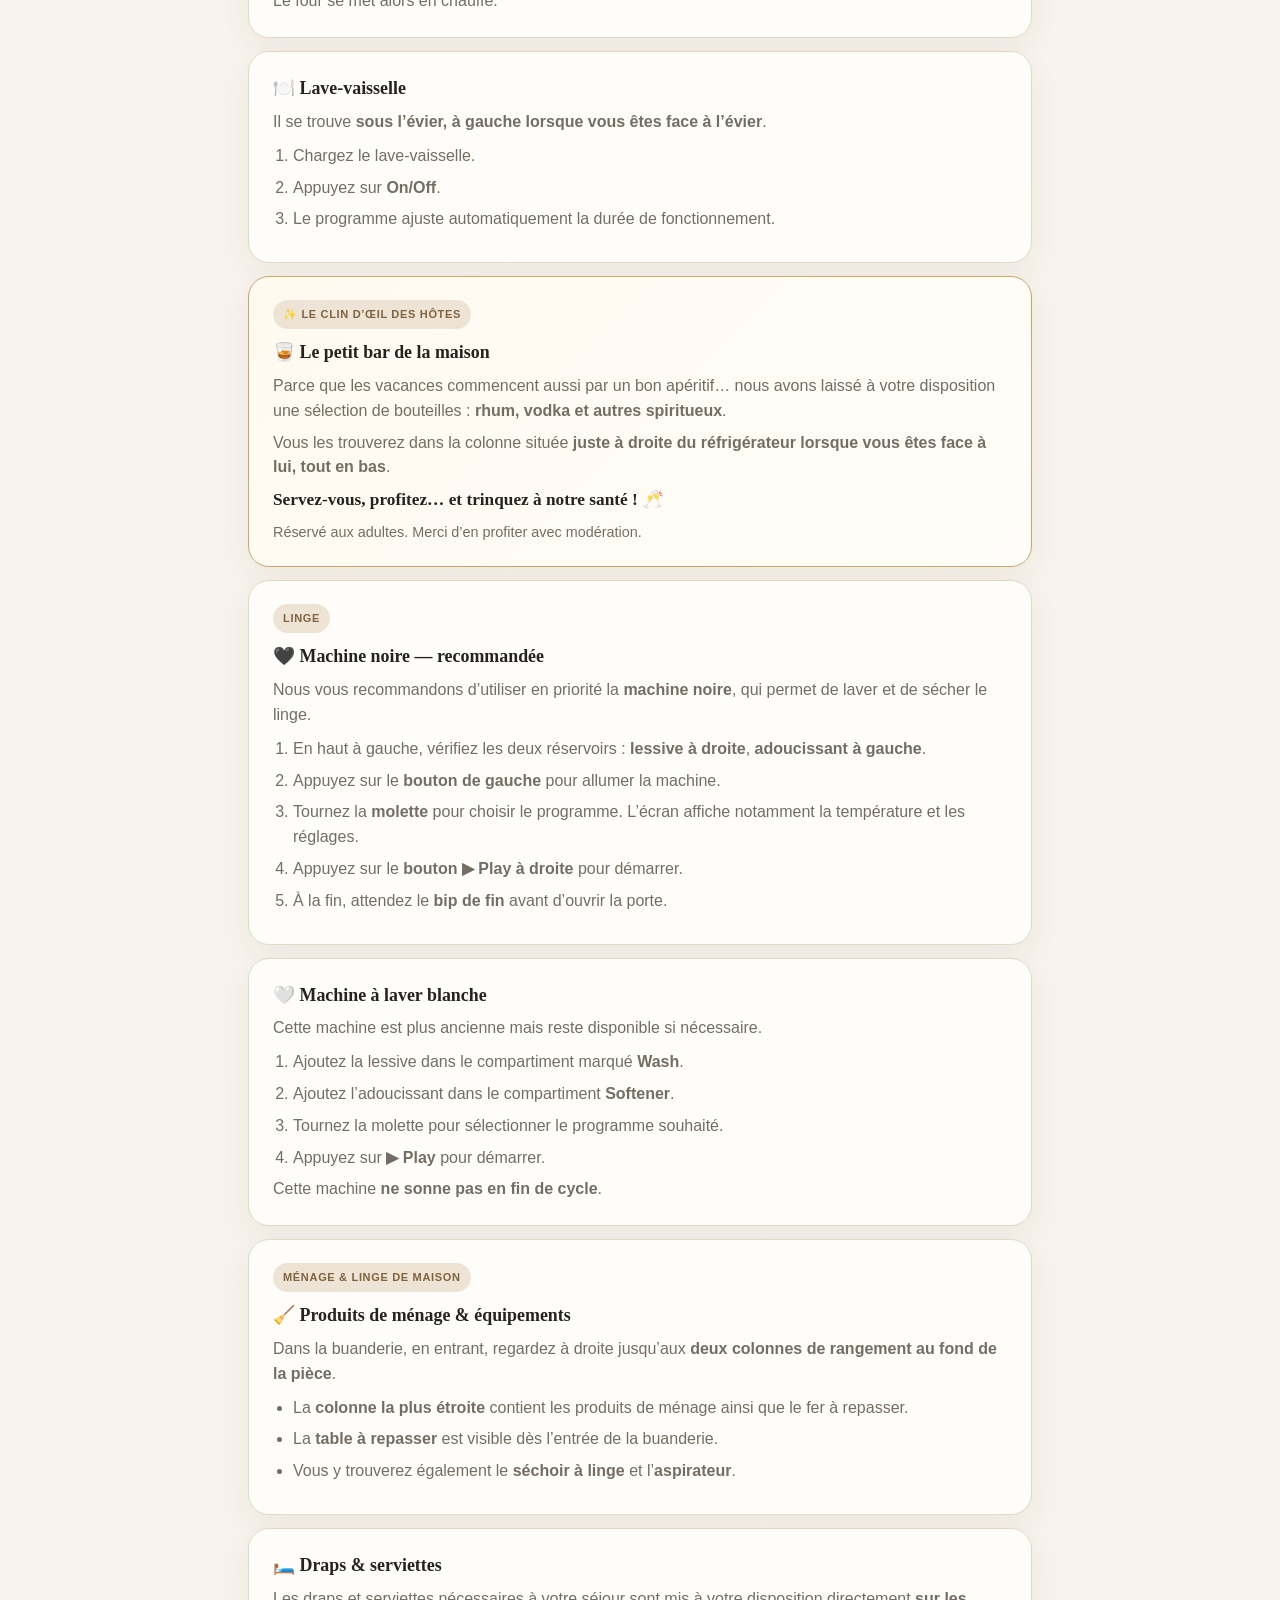
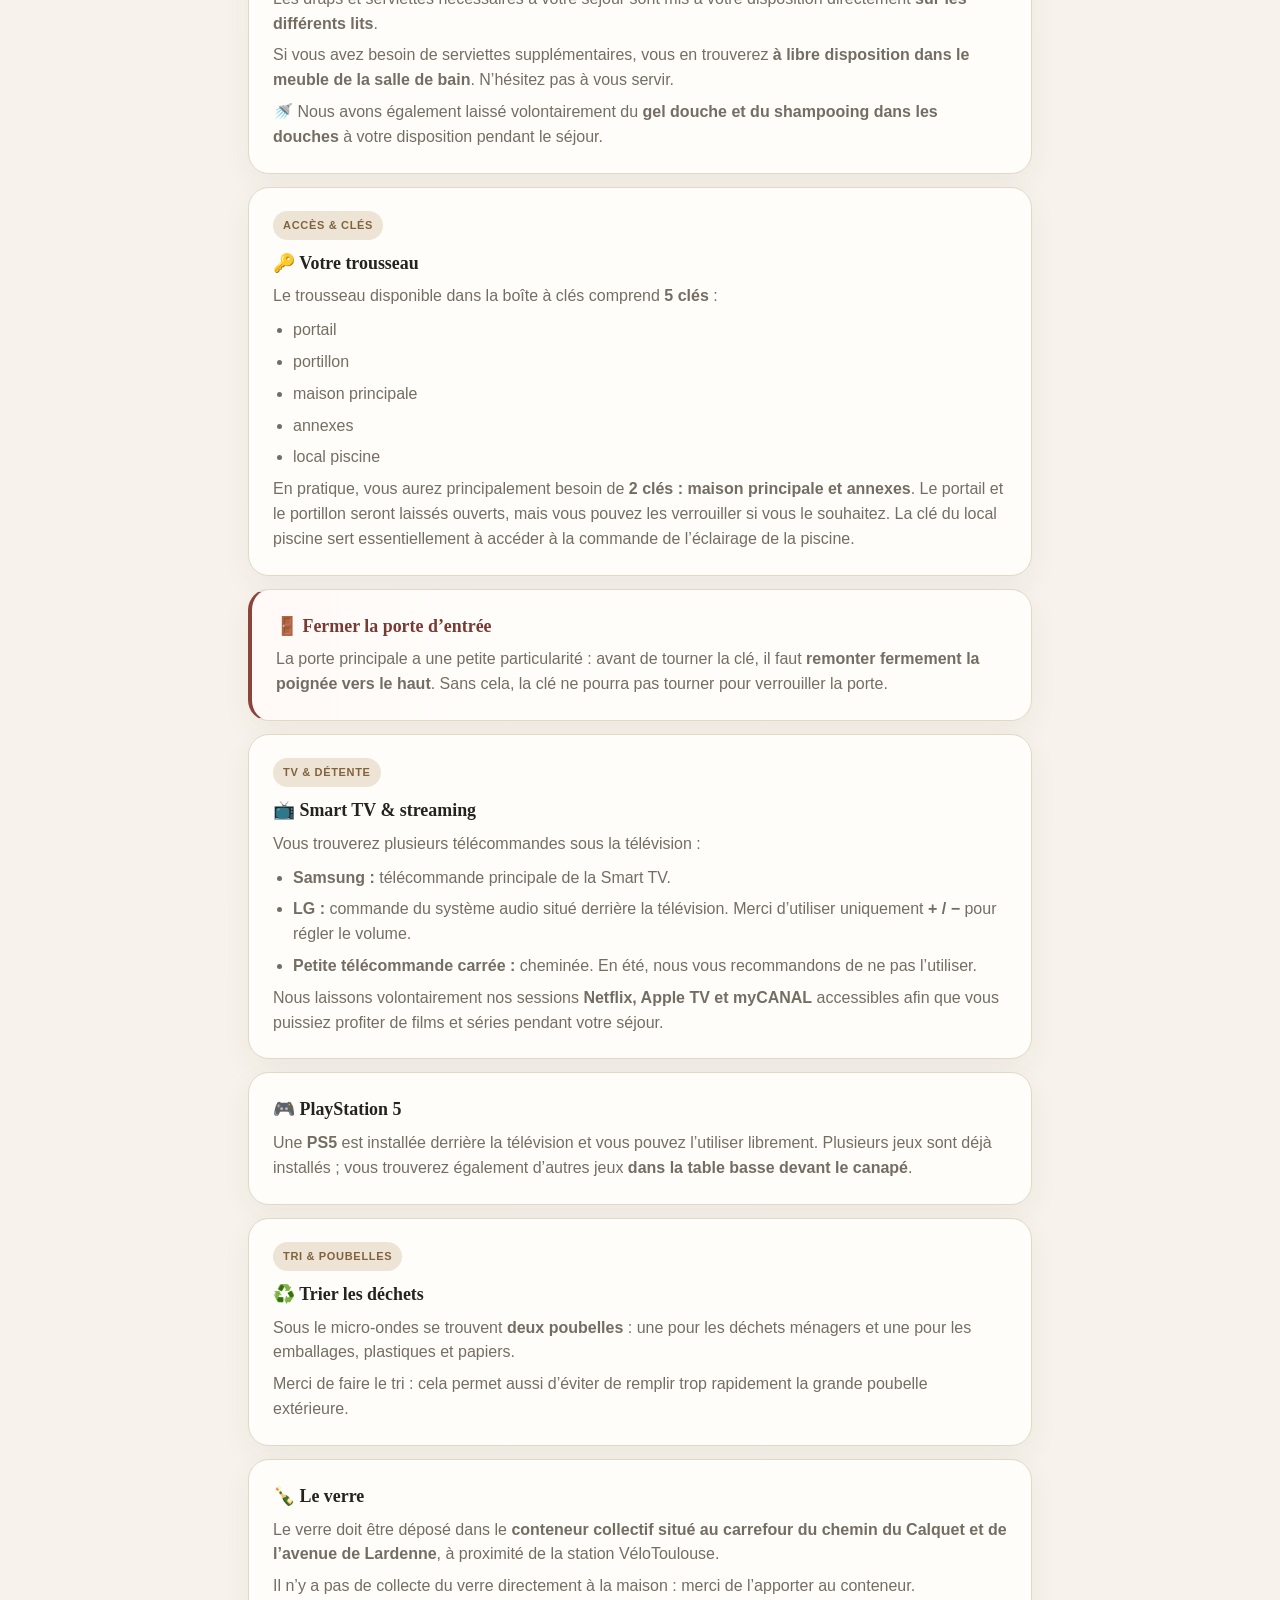
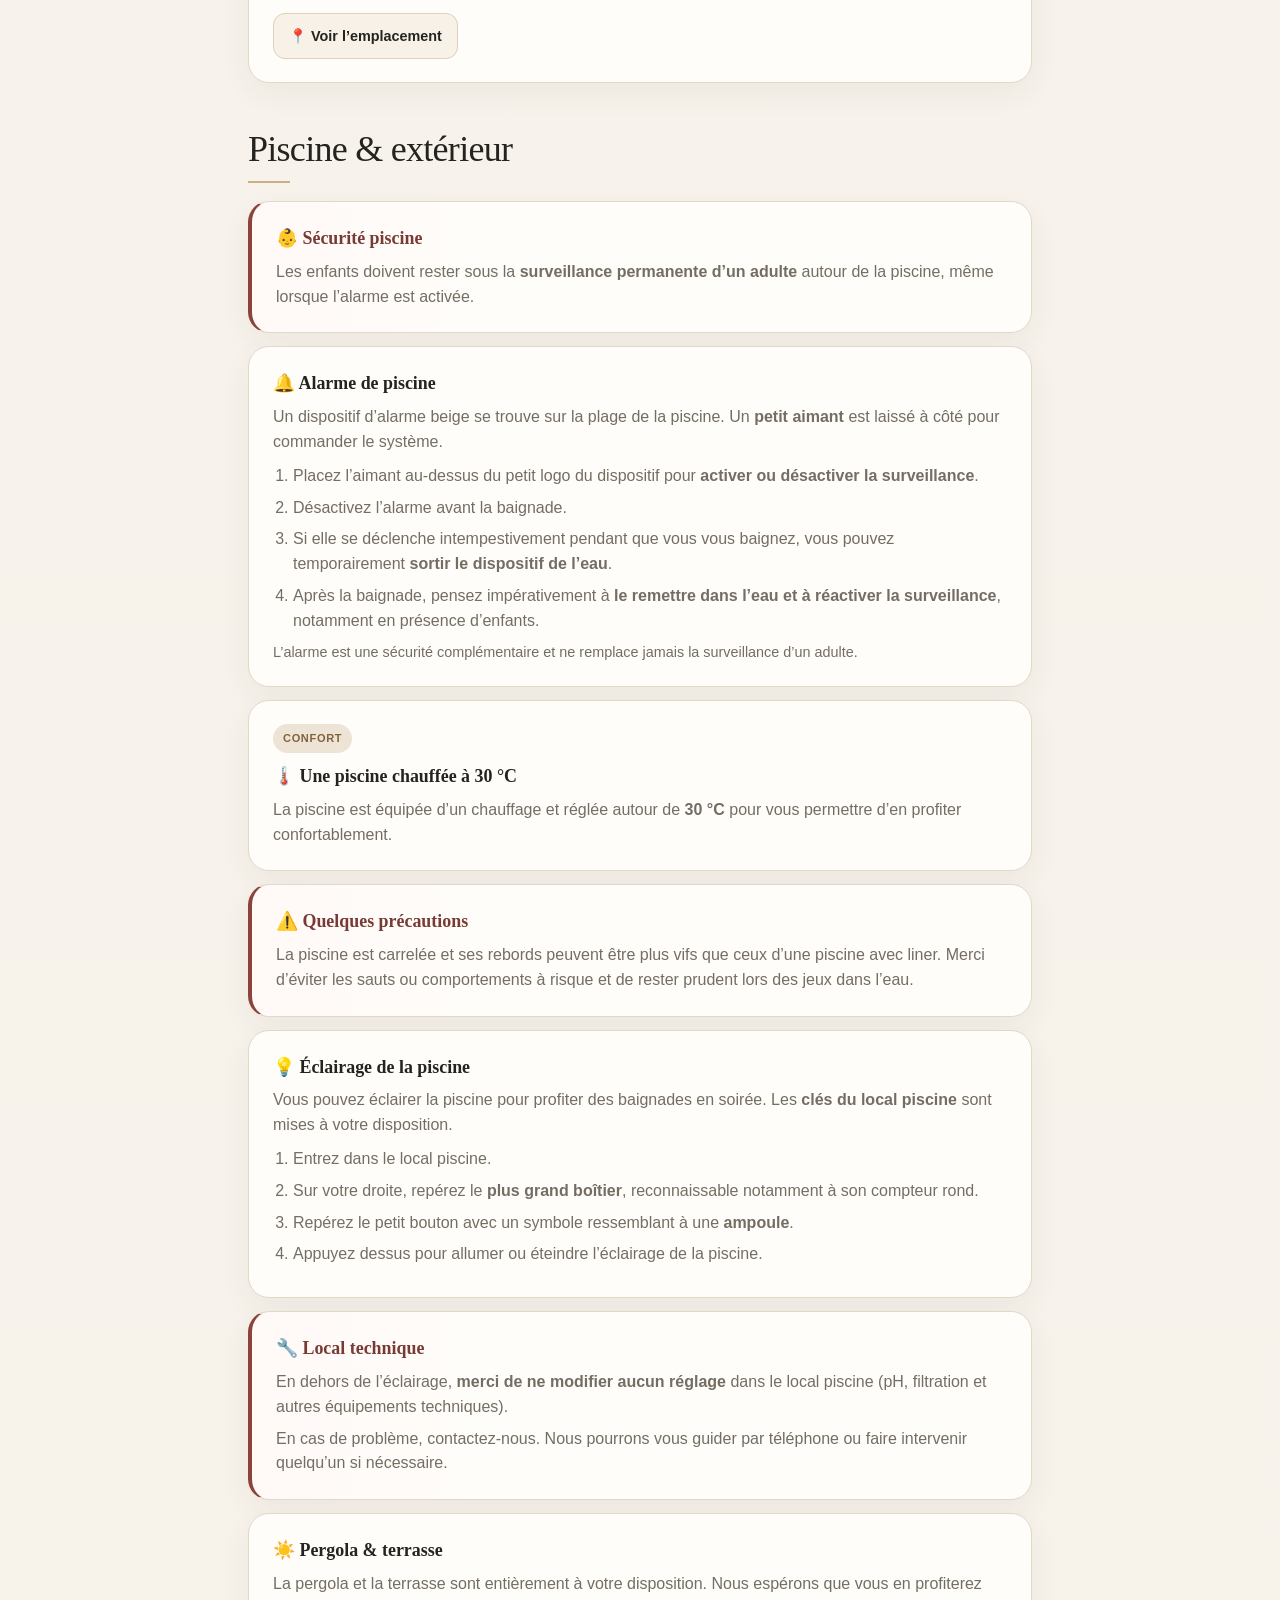
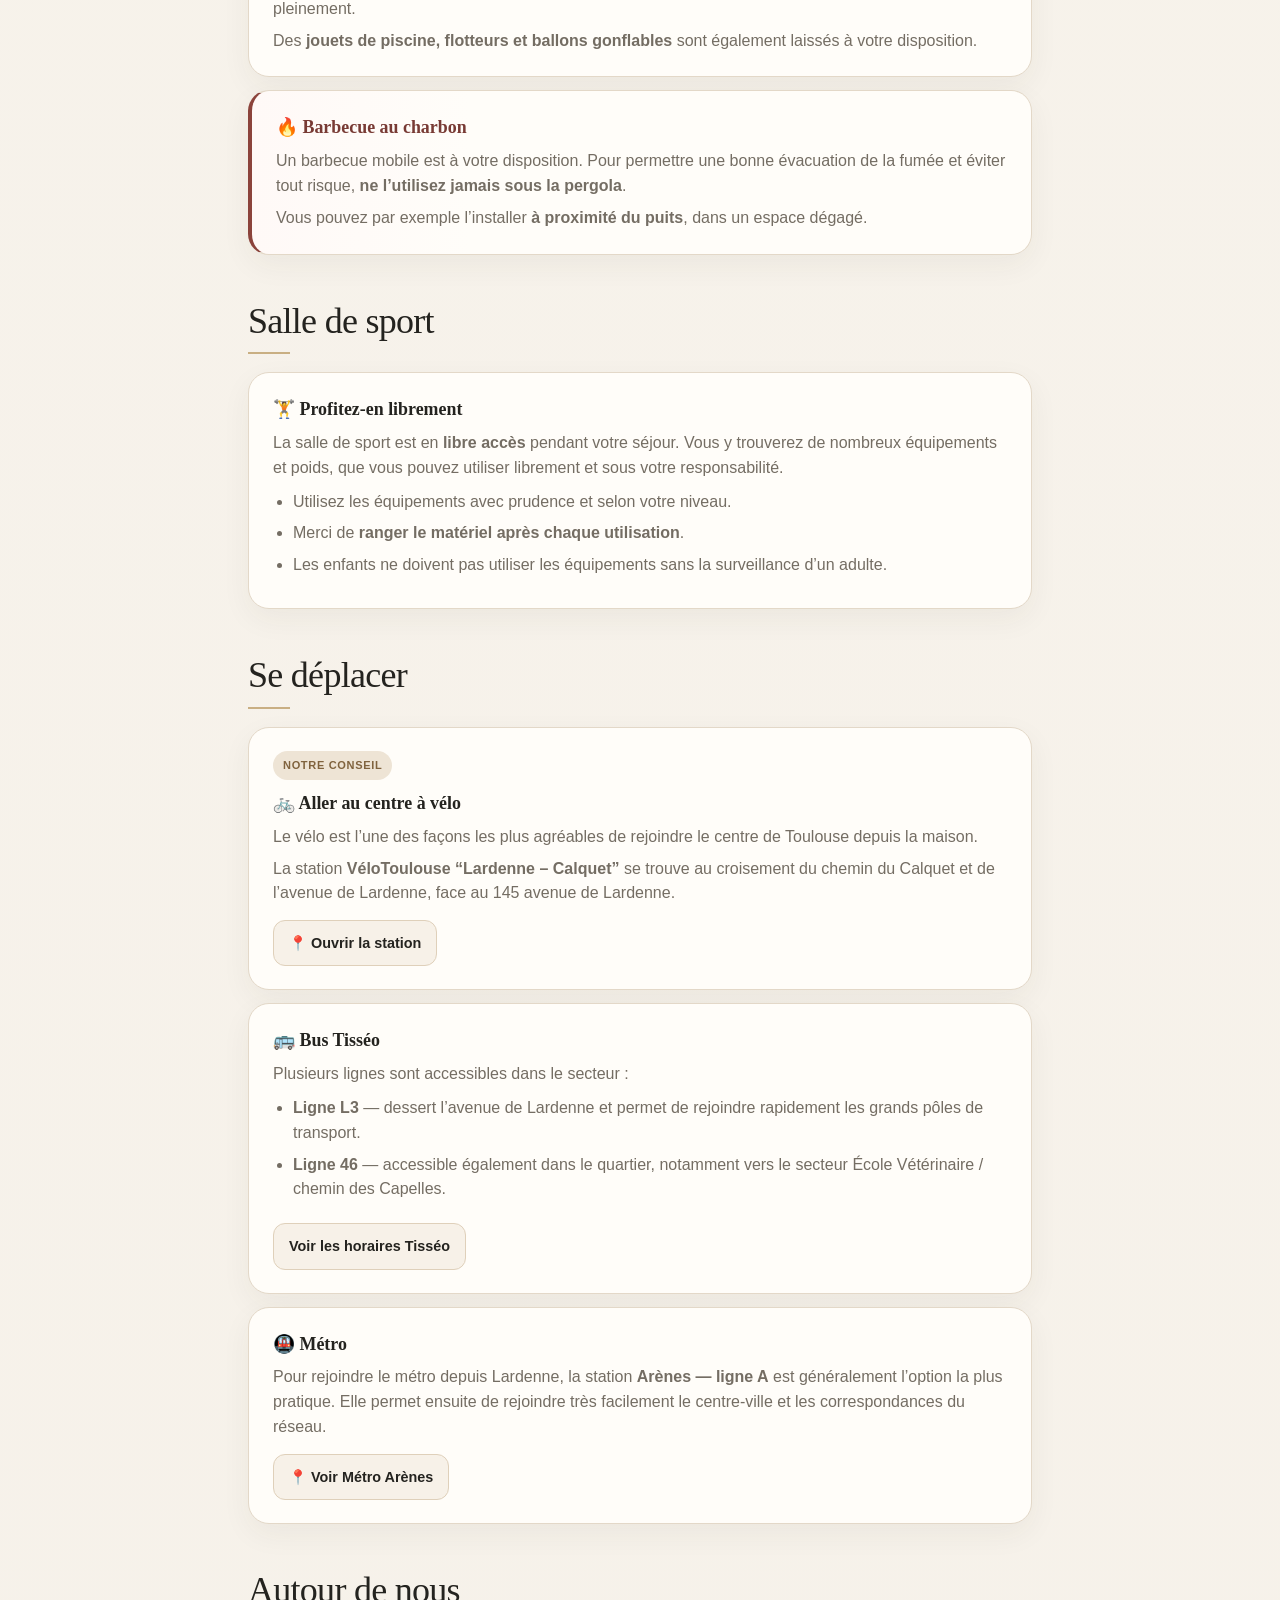
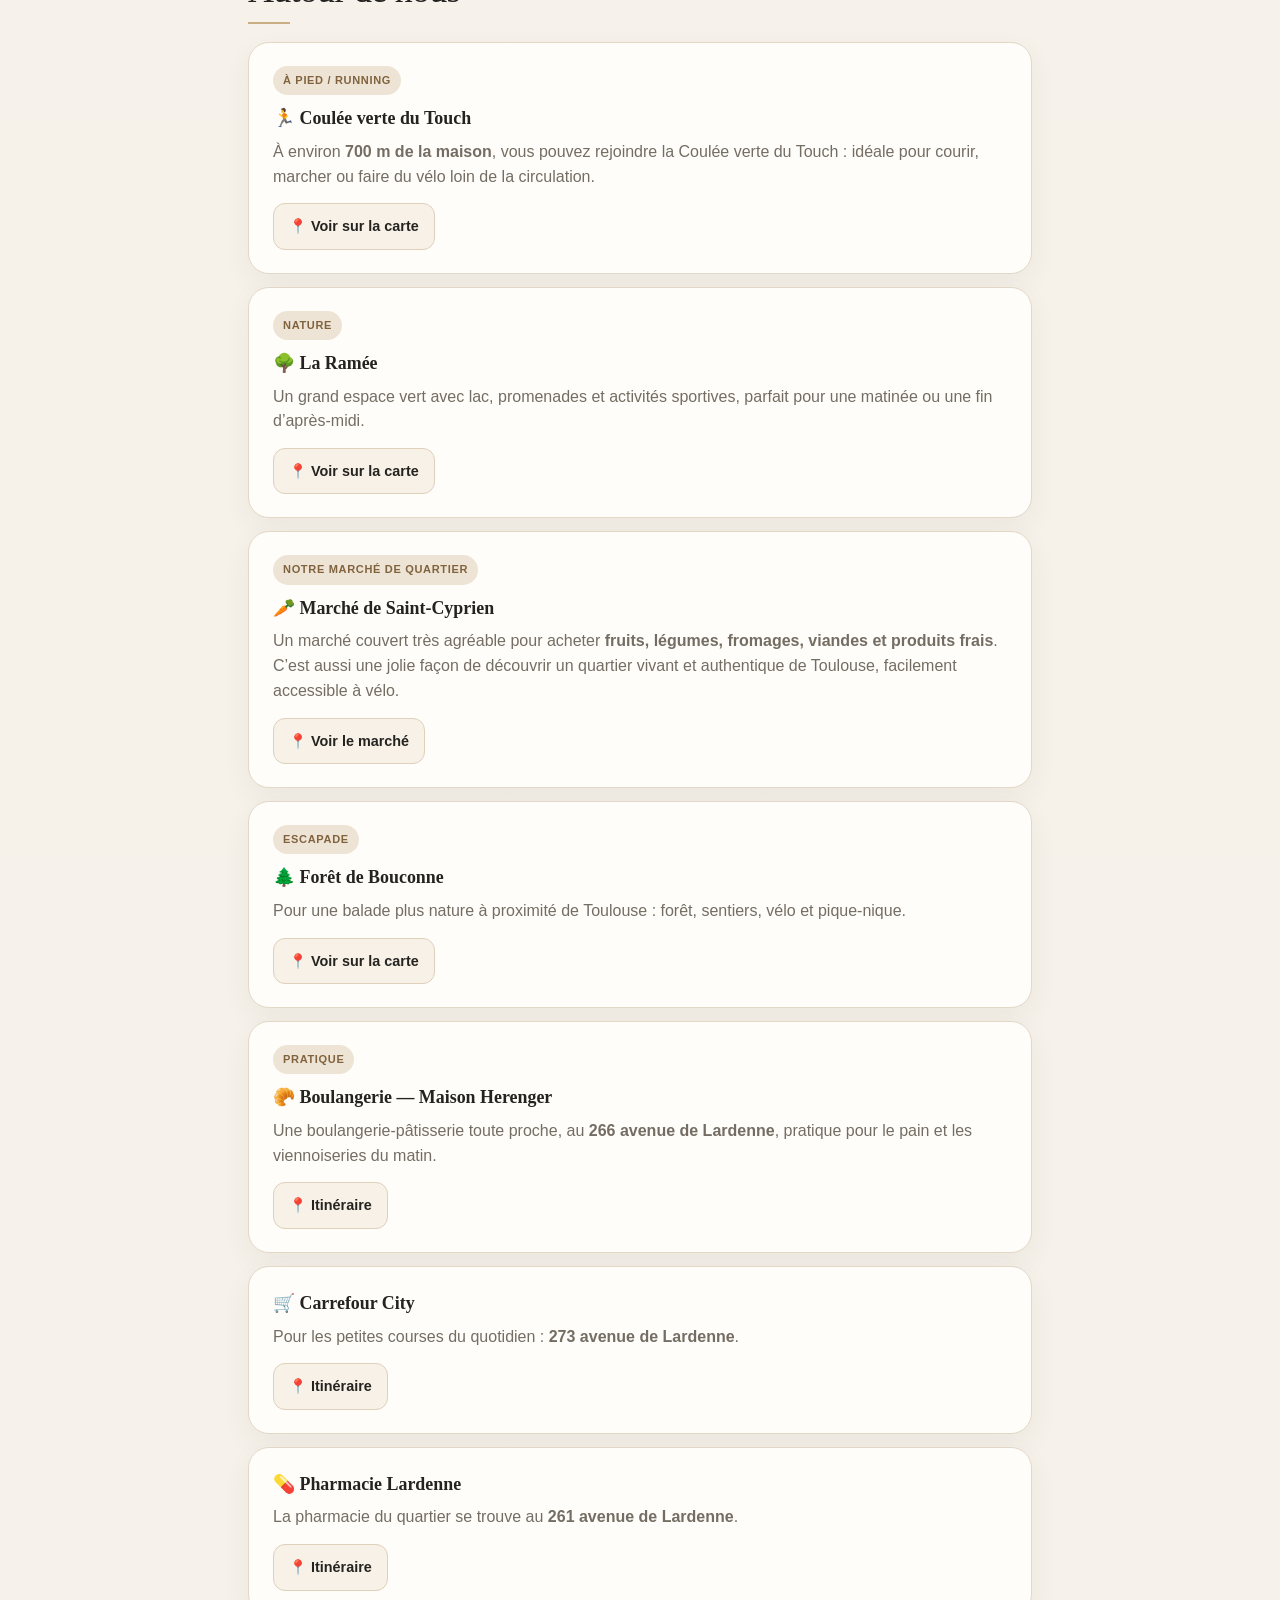
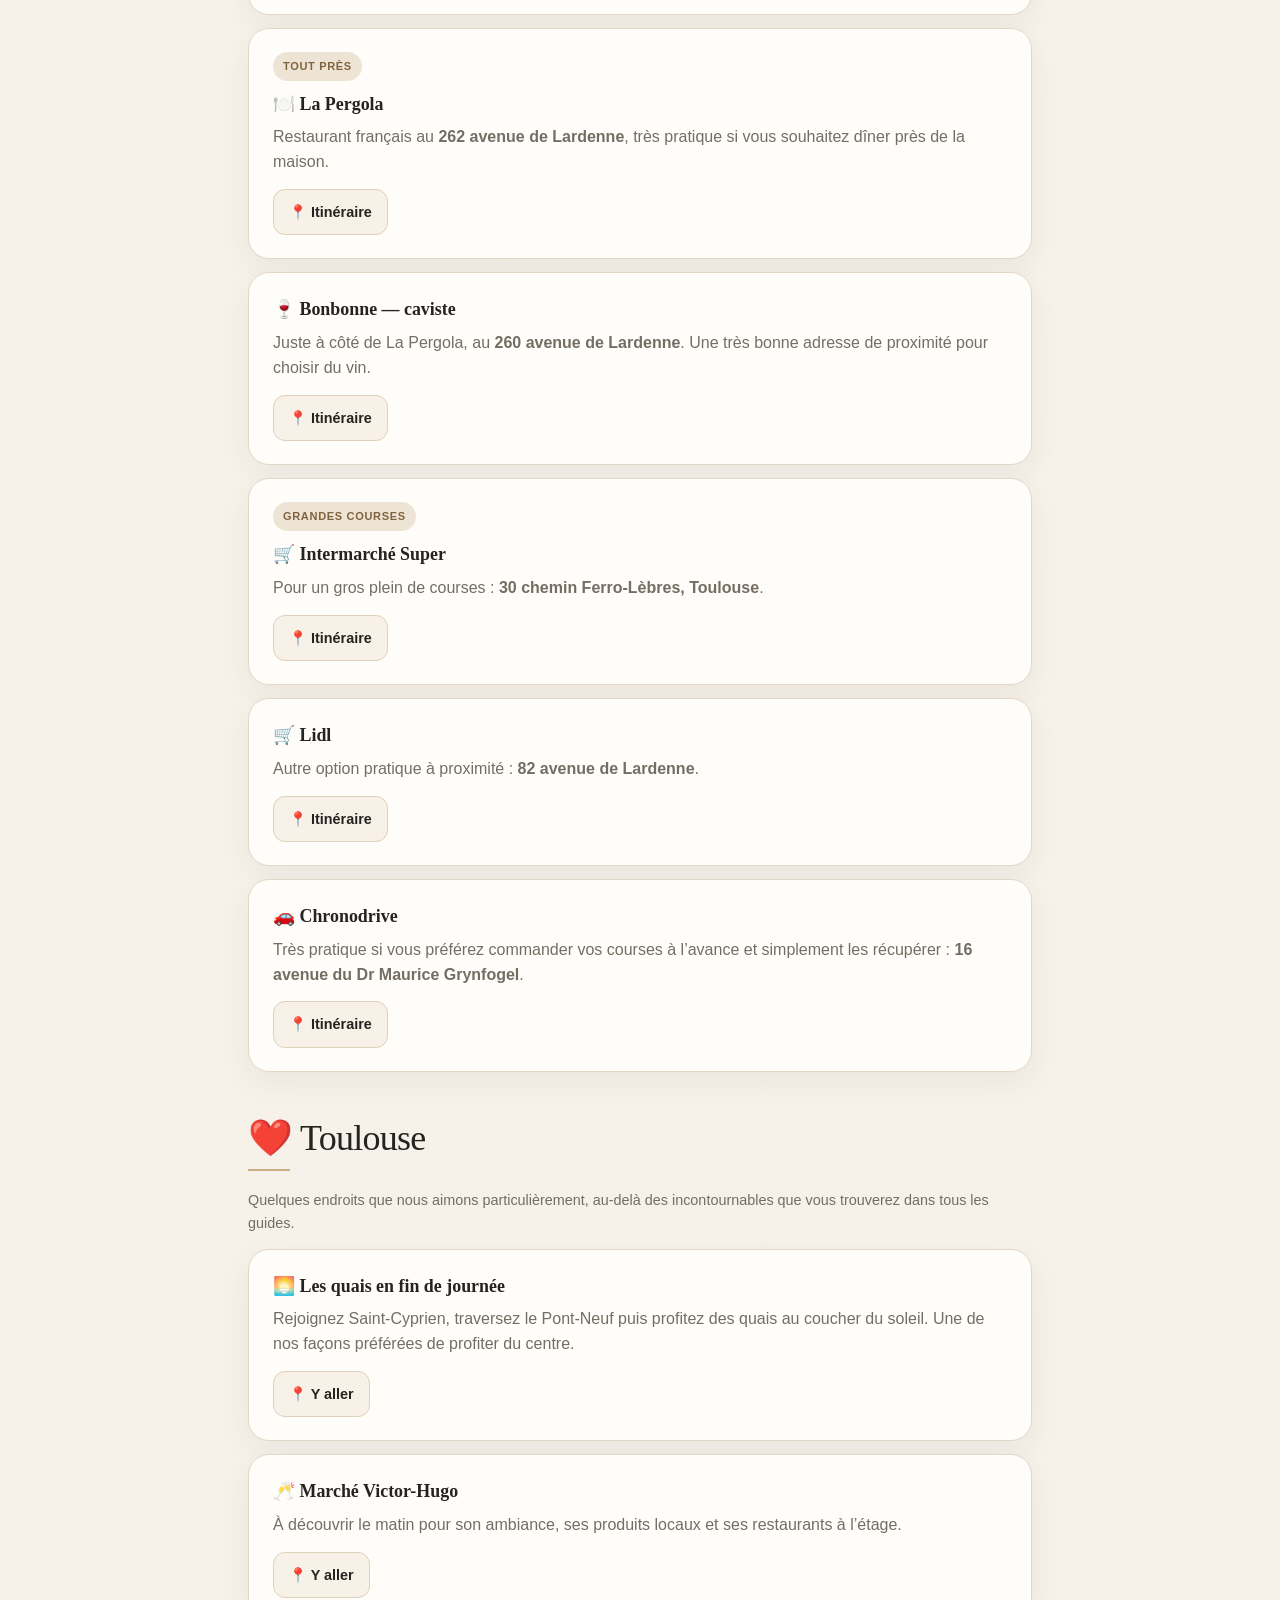
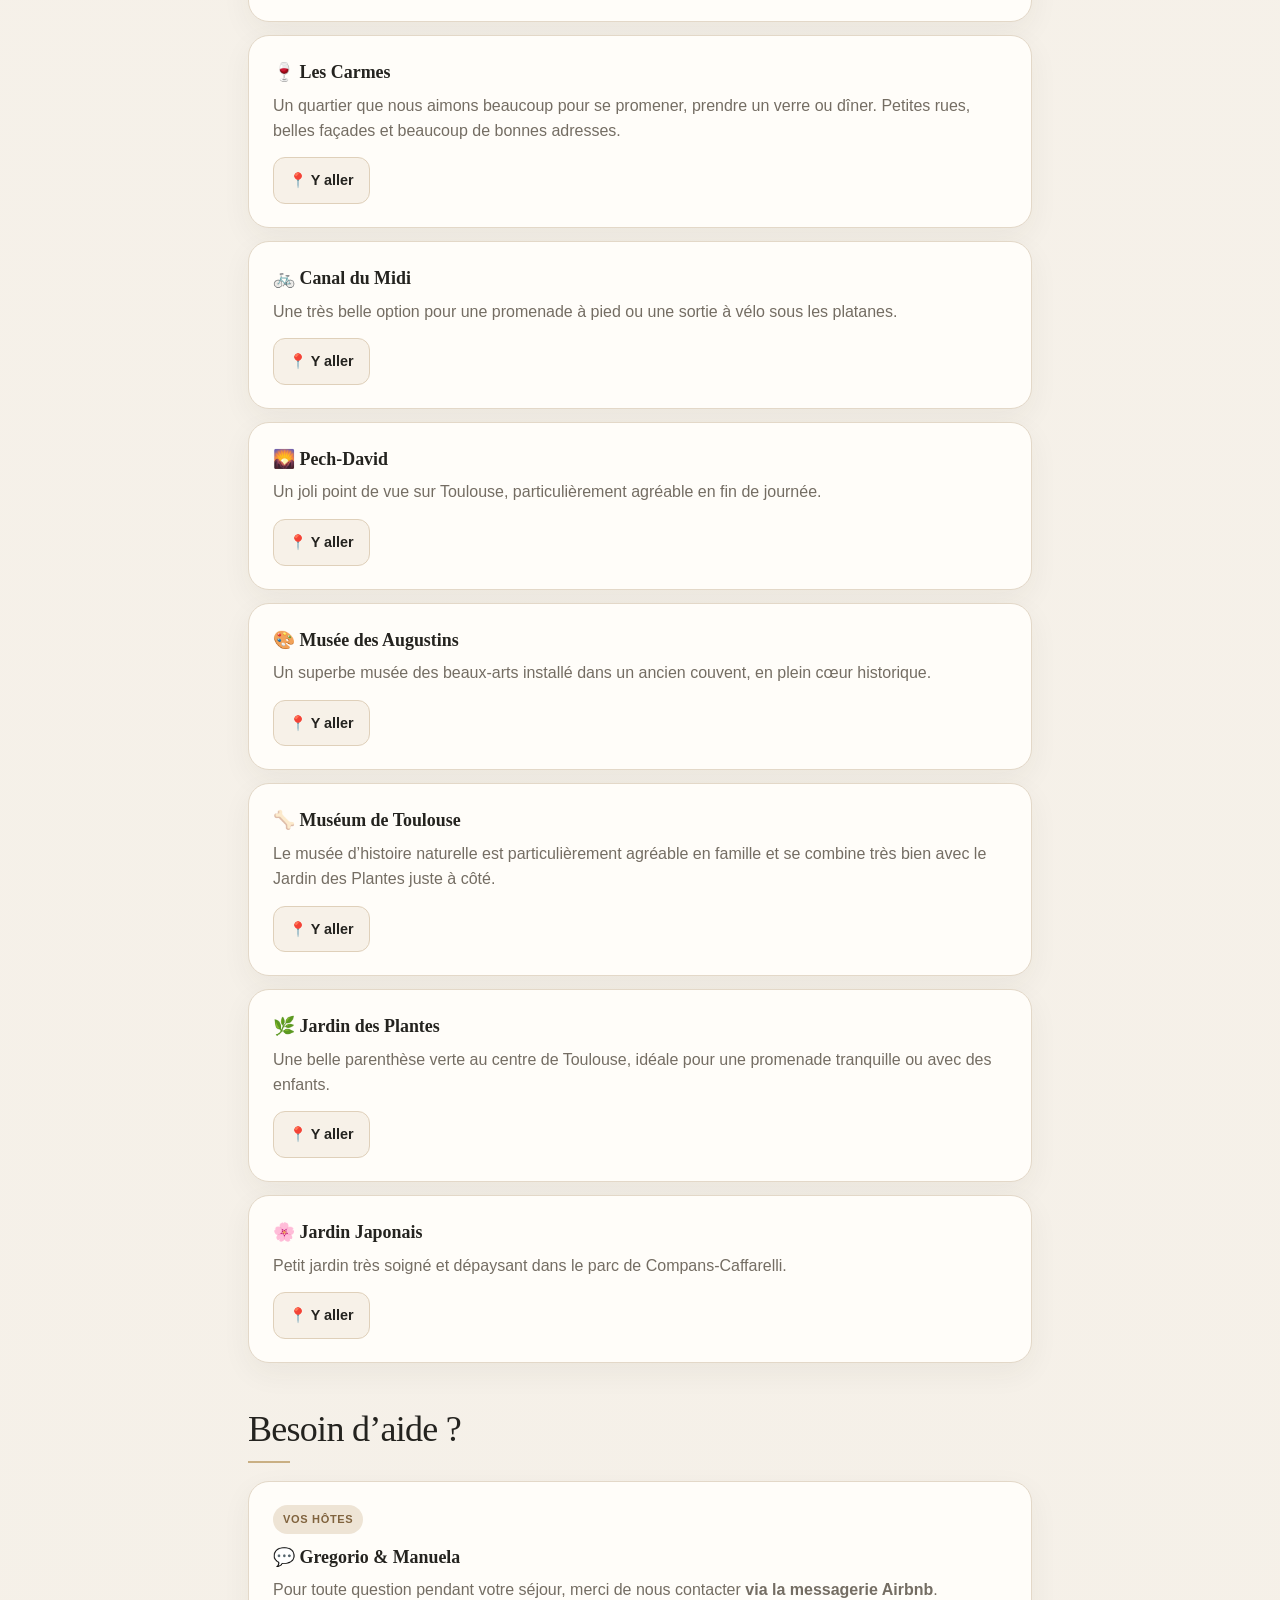
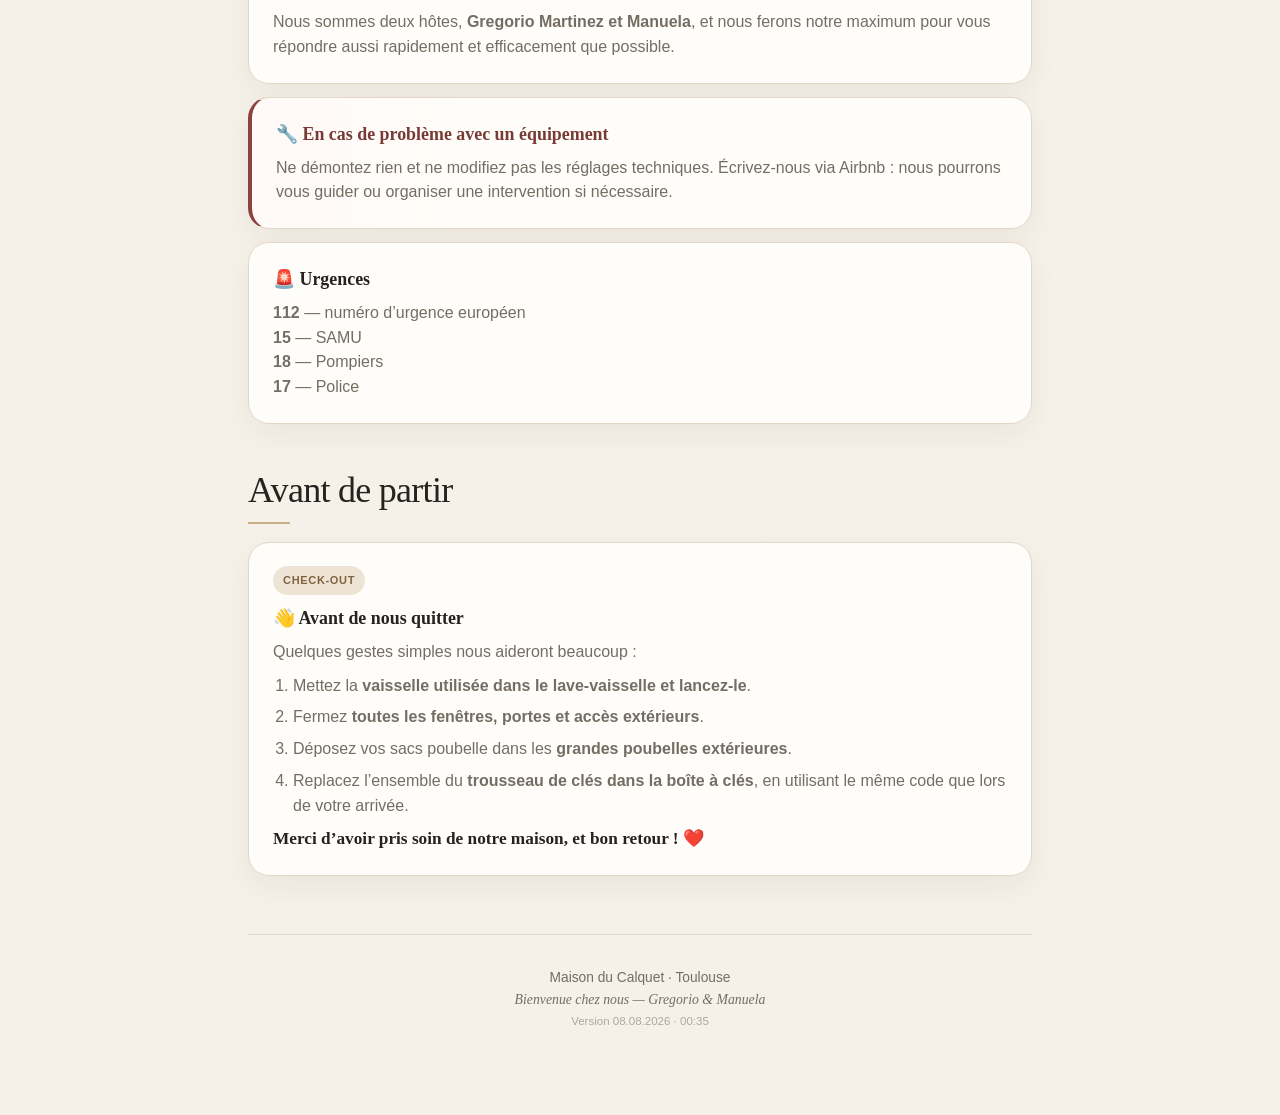
==== commit 27affe10: "Force refresh Maison du Calquet assets and mark current version" ====
--- a/maison-du-calquet/index.html
+++ b/maison-du-calquet/index.html
@@ -1,4 +1,4 @@
-<!DOCTYPE html><html lang="fr"><head><meta charset="UTF-8"><meta name="viewport" content="width=device-width,initial-scale=1"><meta name="theme-color" content="#f2eee7"><title>Maison du Calquet — Guide</title><link rel="stylesheet" href="style.css"></head><body id="top"><div class="wrap"><header class="hero">
+<!DOCTYPE html><html lang="fr"><head><meta charset="UTF-8"><meta name="viewport" content="width=device-width,initial-scale=1"><meta name="theme-color" content="#f2eee7"><meta name="description" content="Guide digital de la Maison du Calquet, Toulousaine d’exception de 1845 à Toulouse Lardenne."><title>Maison du Calquet — Guide</title><link rel="stylesheet" href="style.css?v=20260808-3"></head><body id="top"><div class="wrap"><header class="hero">
       <div class="eyebrow">Toulousaine d’exception · 1845</div>
       <h1>Maison du Calquet</h1>
       <p class="subtitle">Bienvenue dans une Toulousaine d’exception datant de 1845, pensée aujourd’hui comme une grande maison de famille ouverte sur son jardin, sa piscine et ses espaces de vie. Ce guide vous accompagne pour profiter pleinement de la maison et découvrir Toulouse comme si vous y habitiez.</p>
@@ -28,5 +28,5 @@
 <div class="section-slot" data-section="toulouse"></div>
 <div class="section-slot" data-section="urgence"></div>
 <div class="section-slot" data-section="depart"></div></main><div class="footer">
-      Maison du Calquet · Toulouse<br><span style="font-family:Georgia,serif;font-style:italic">Bienvenue chez nous — Gregorio & Manuela</span>
-    </div></div><a class="backtop" href="#top" aria-label="Retour en haut">↑</a><script src="app.js"></script></body></html>+      Maison du Calquet · Toulouse<br><span style="font-family:Georgia,serif;font-style:italic">Bienvenue chez nous — Gregorio & Manuela</span><br><span style="font-size:.72rem;opacity:.55">Version 08.08.2026 · 00:35</span>
+    </div></div><a class="backtop" href="#top" aria-label="Retour en haut">↑</a><script src="app.js?v=20260808-3"></script></body></html>
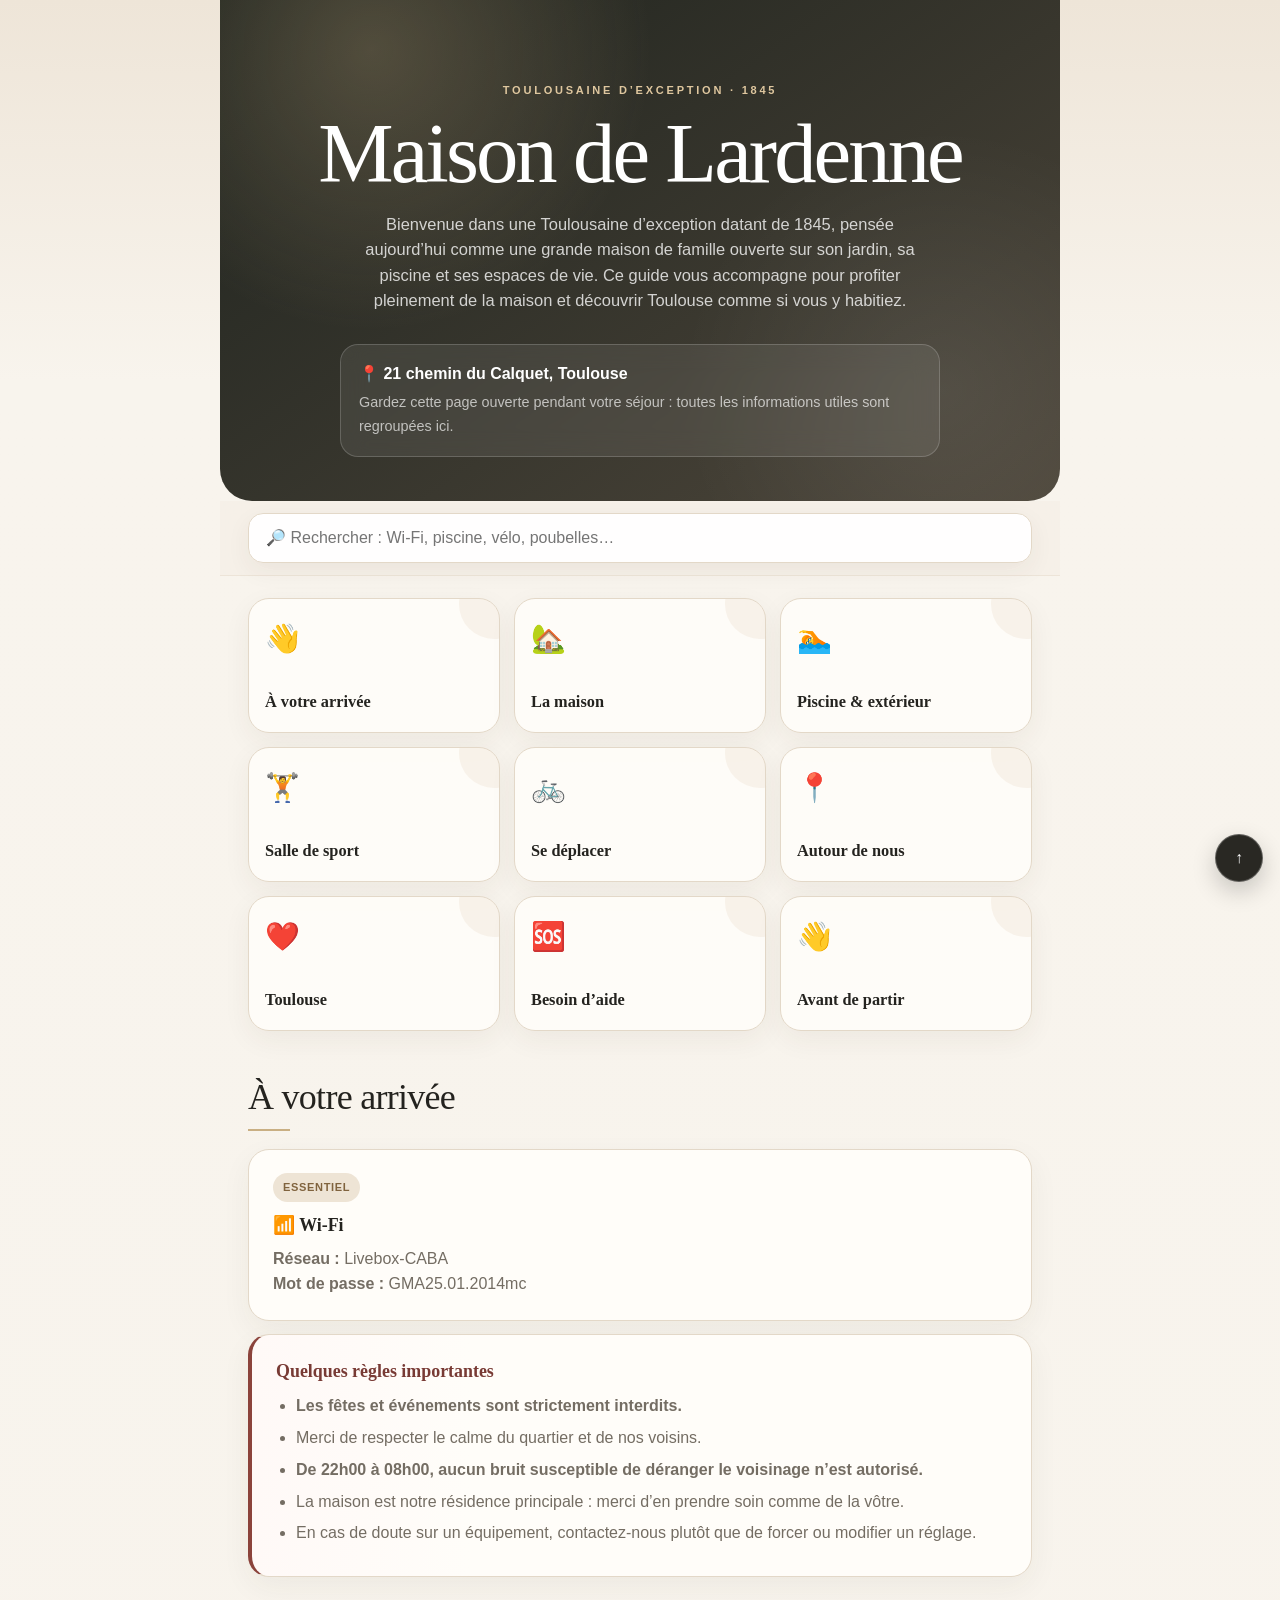
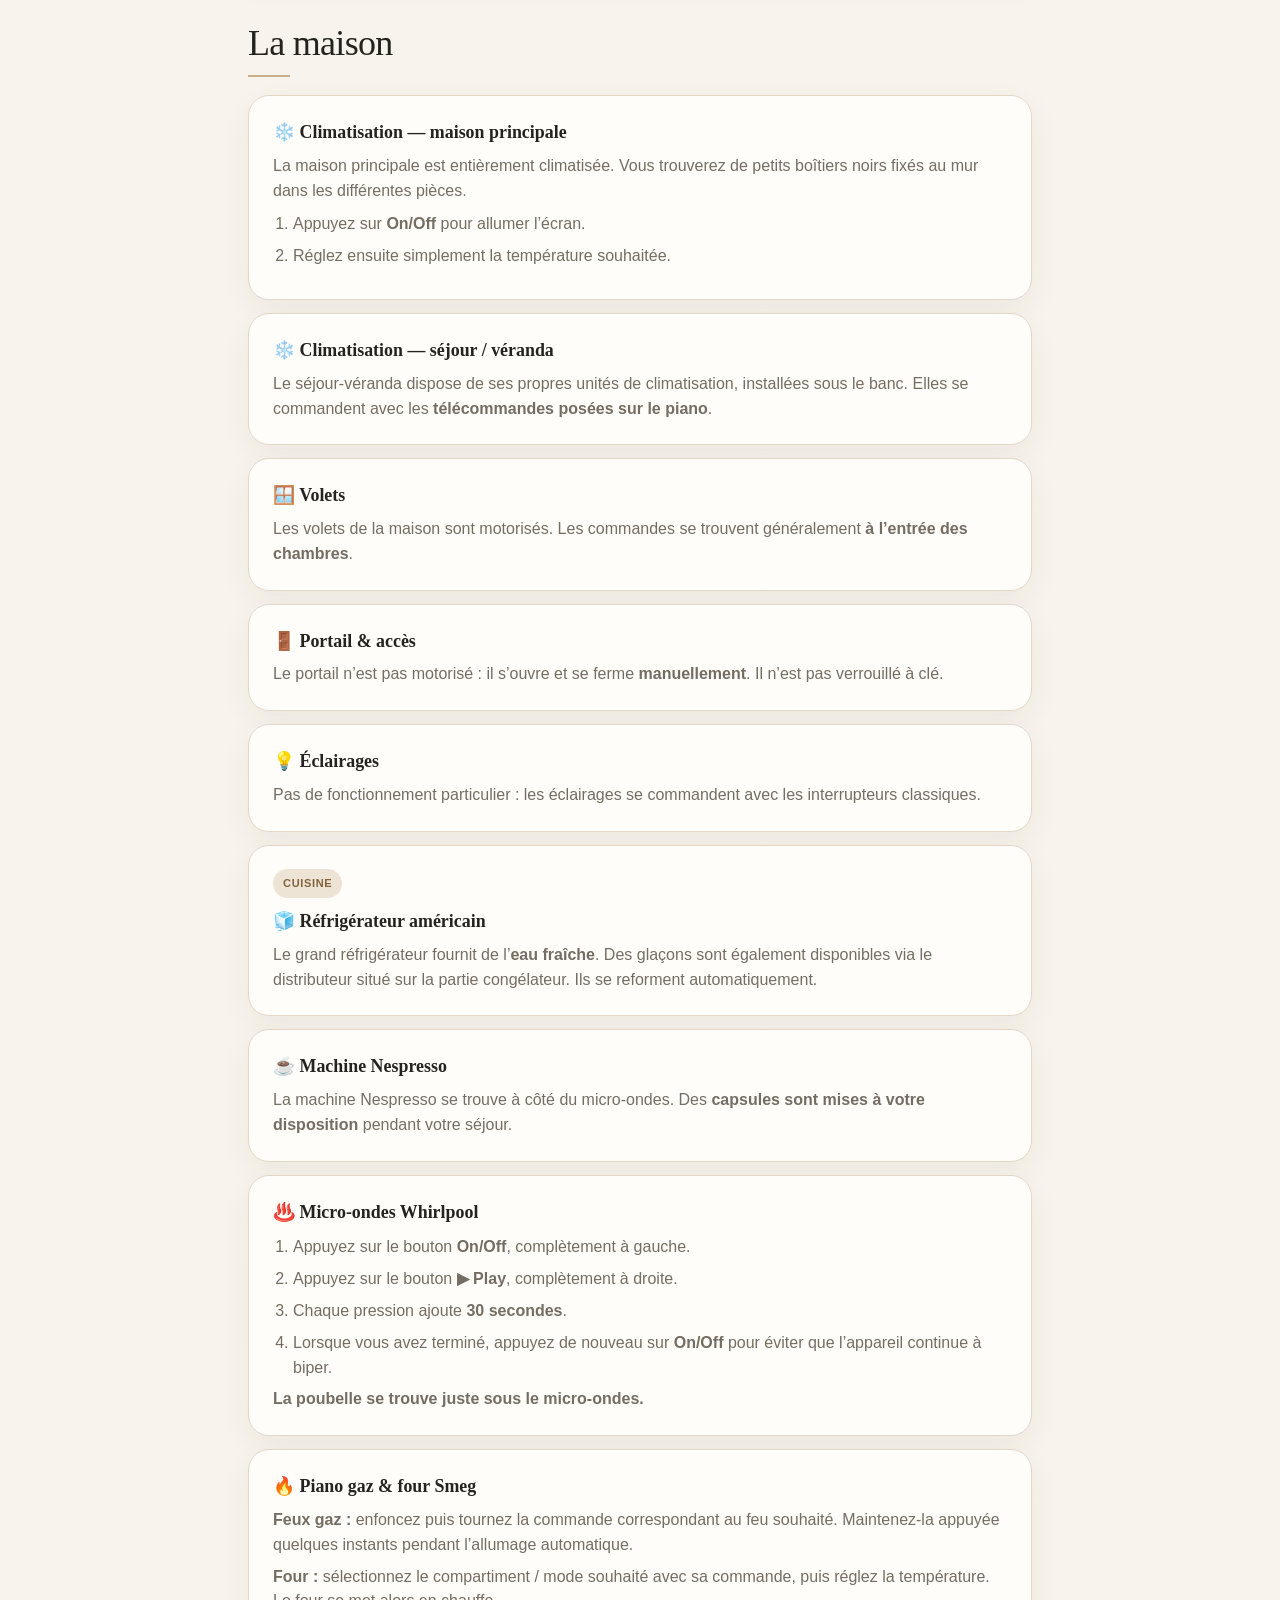
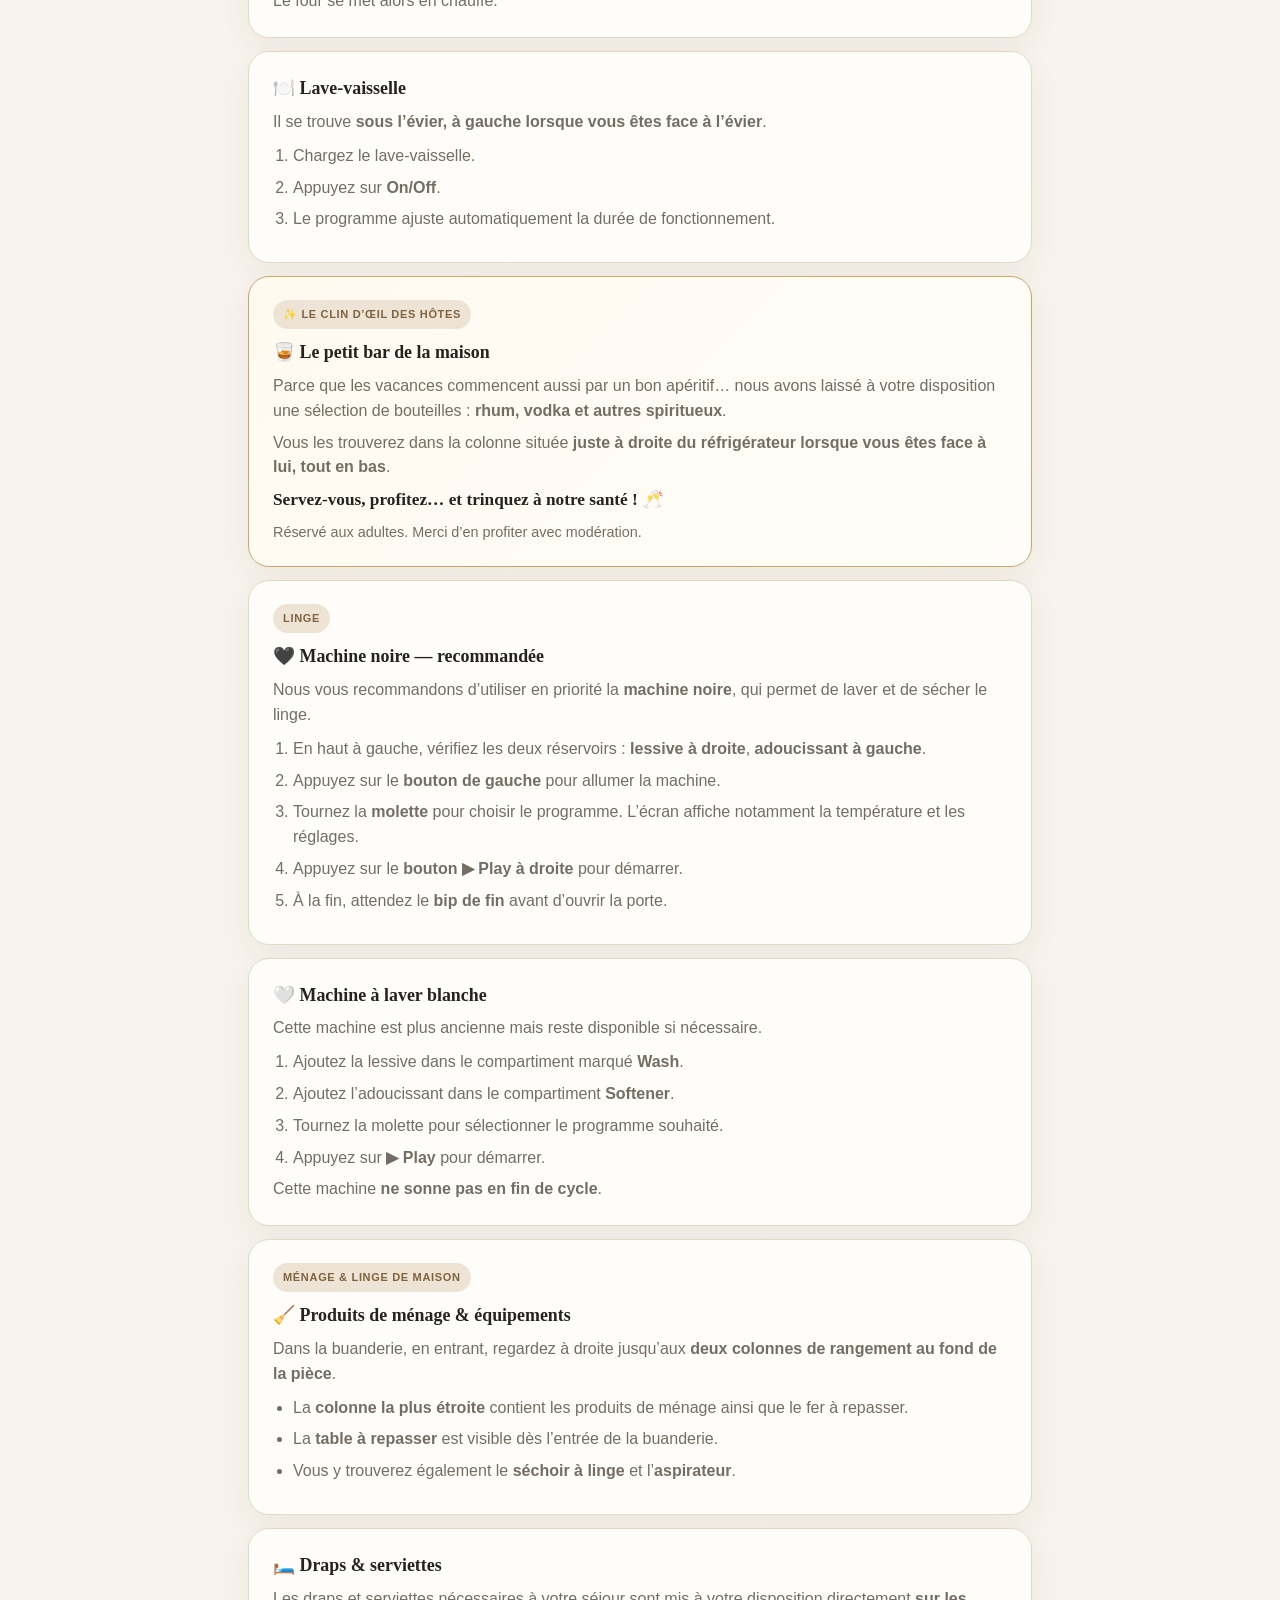
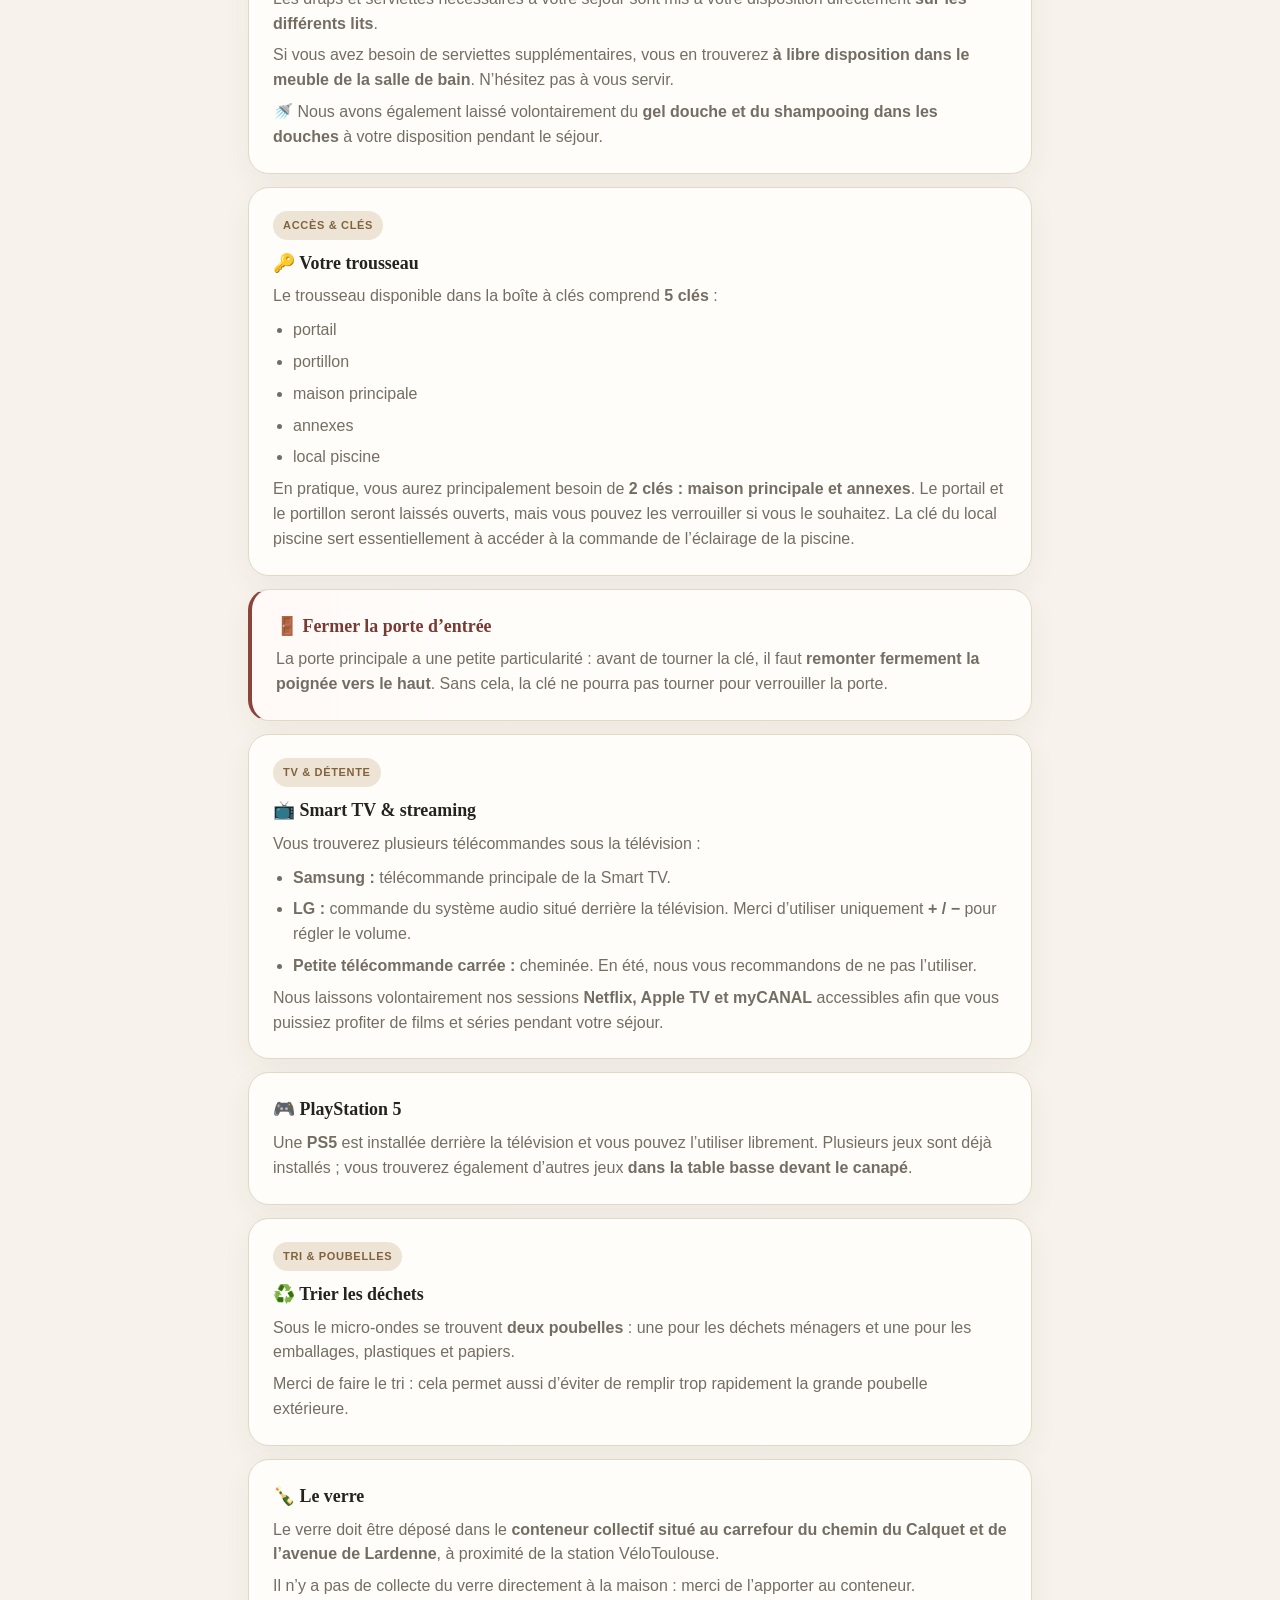
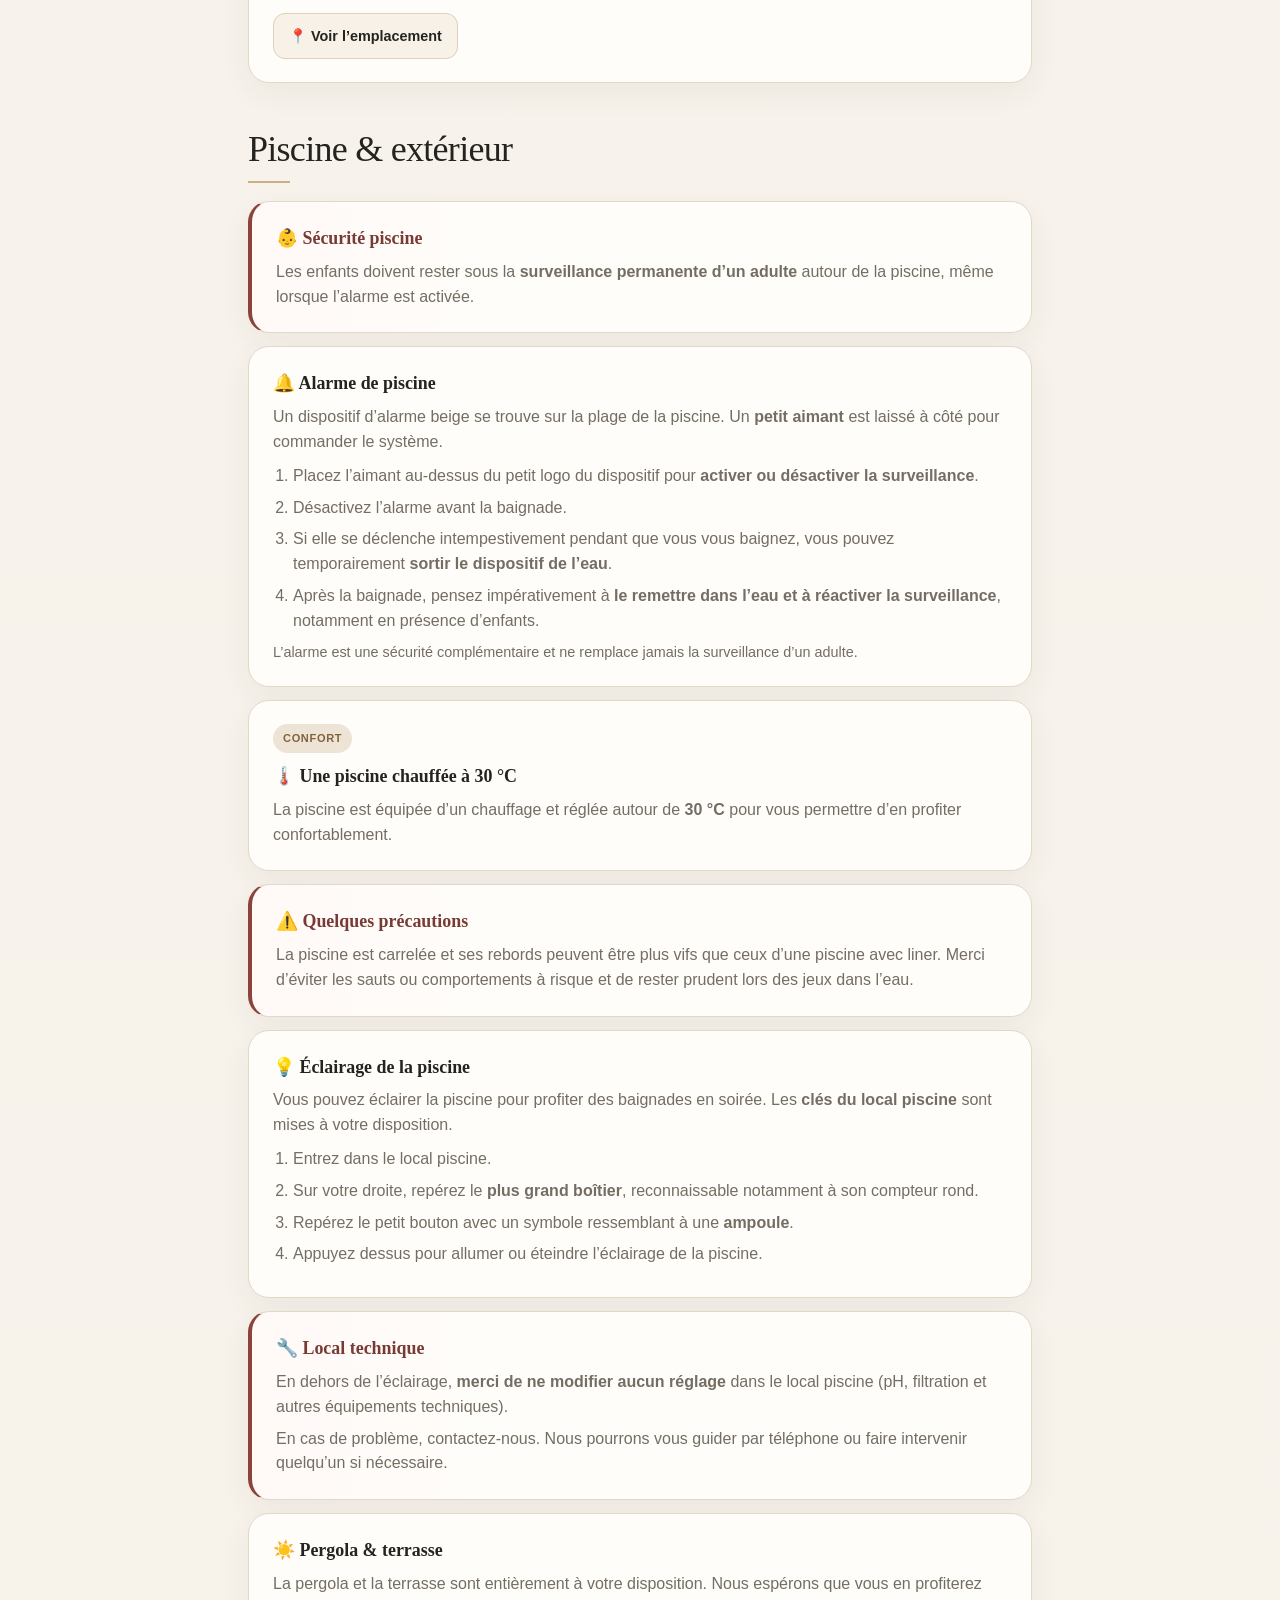
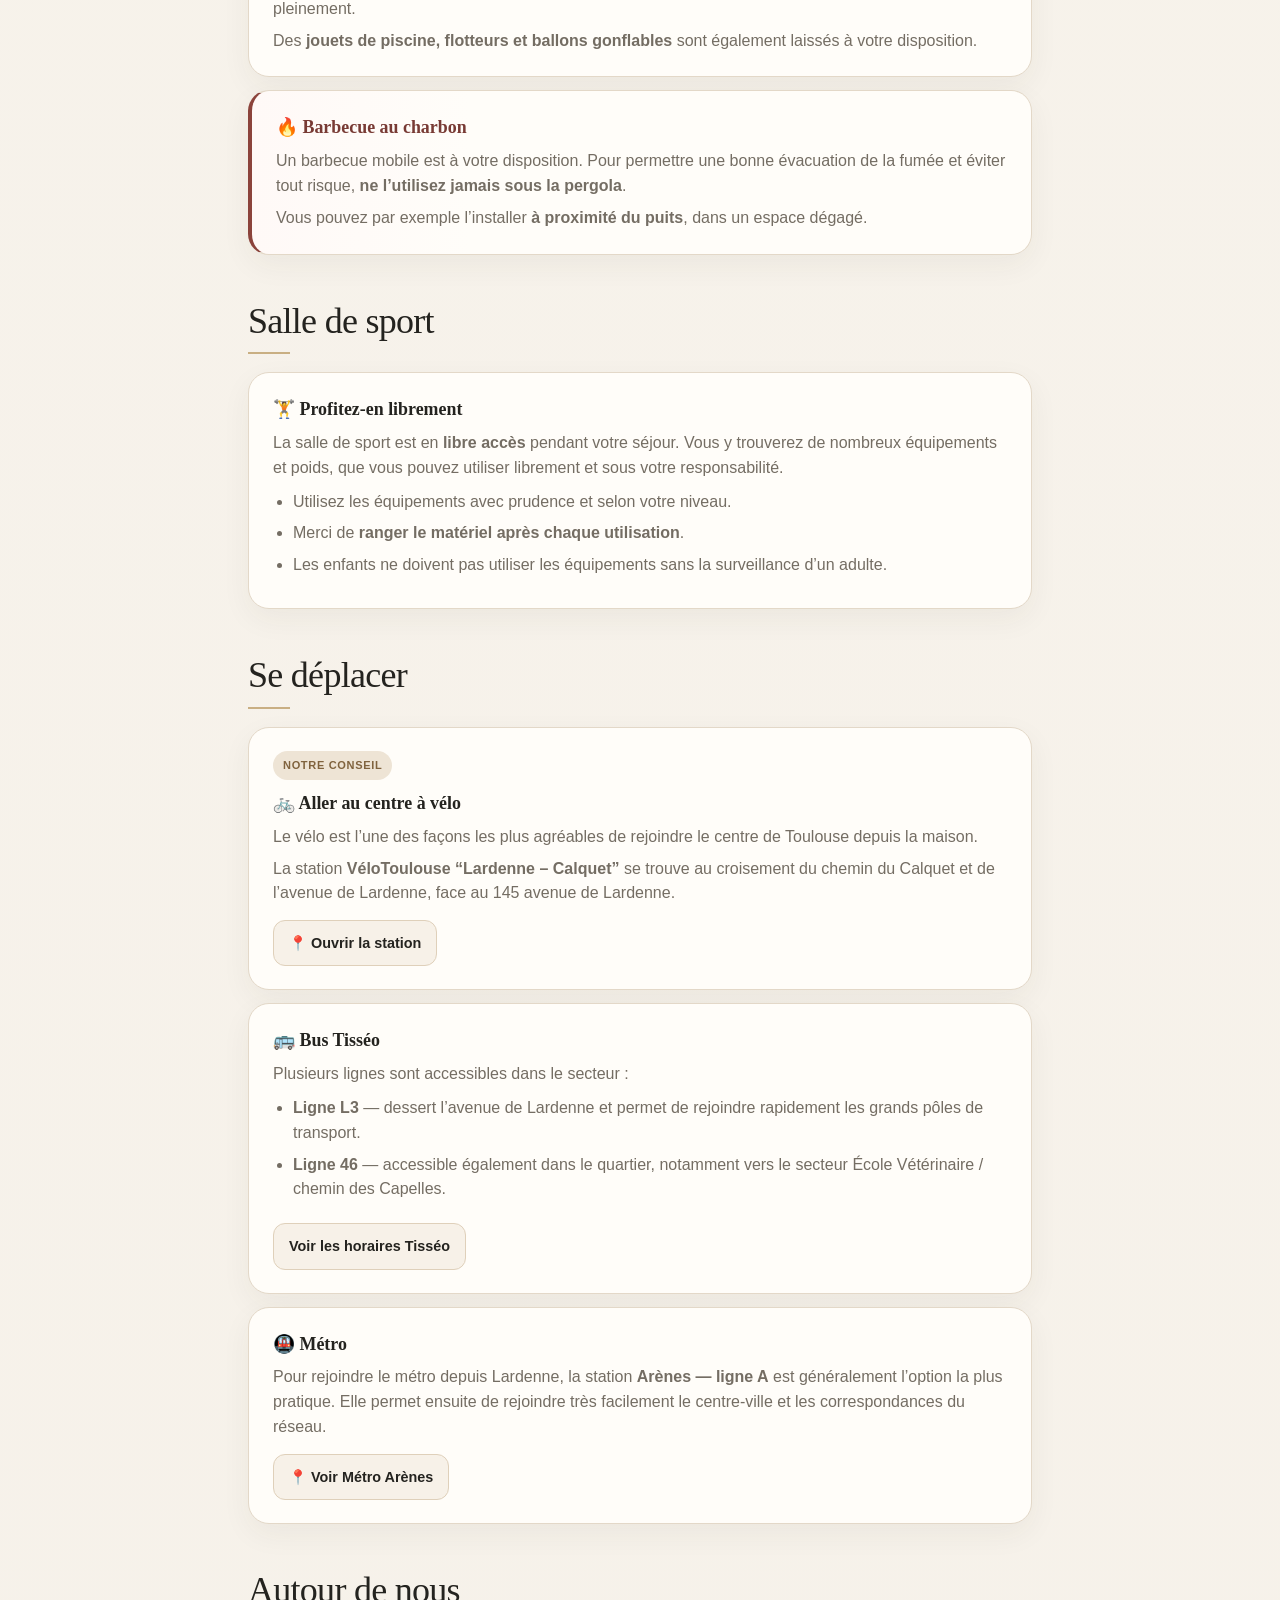
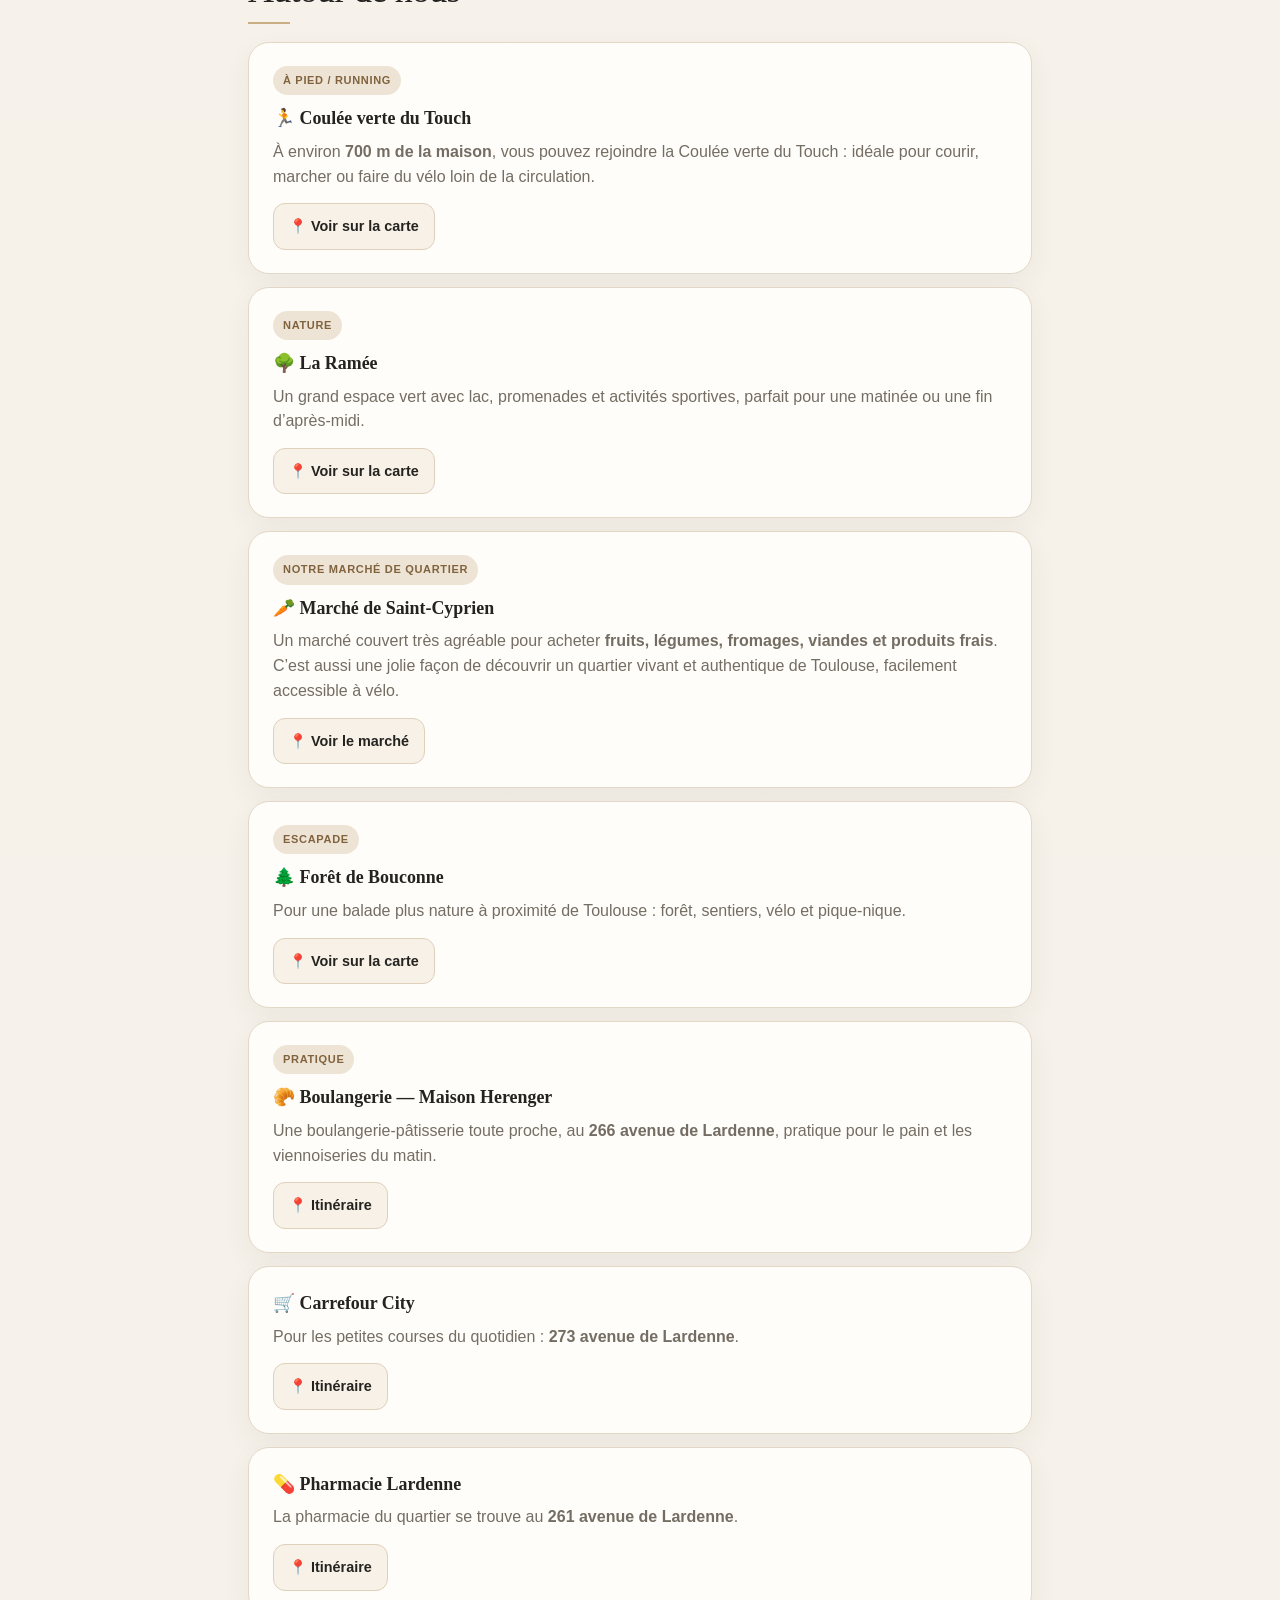
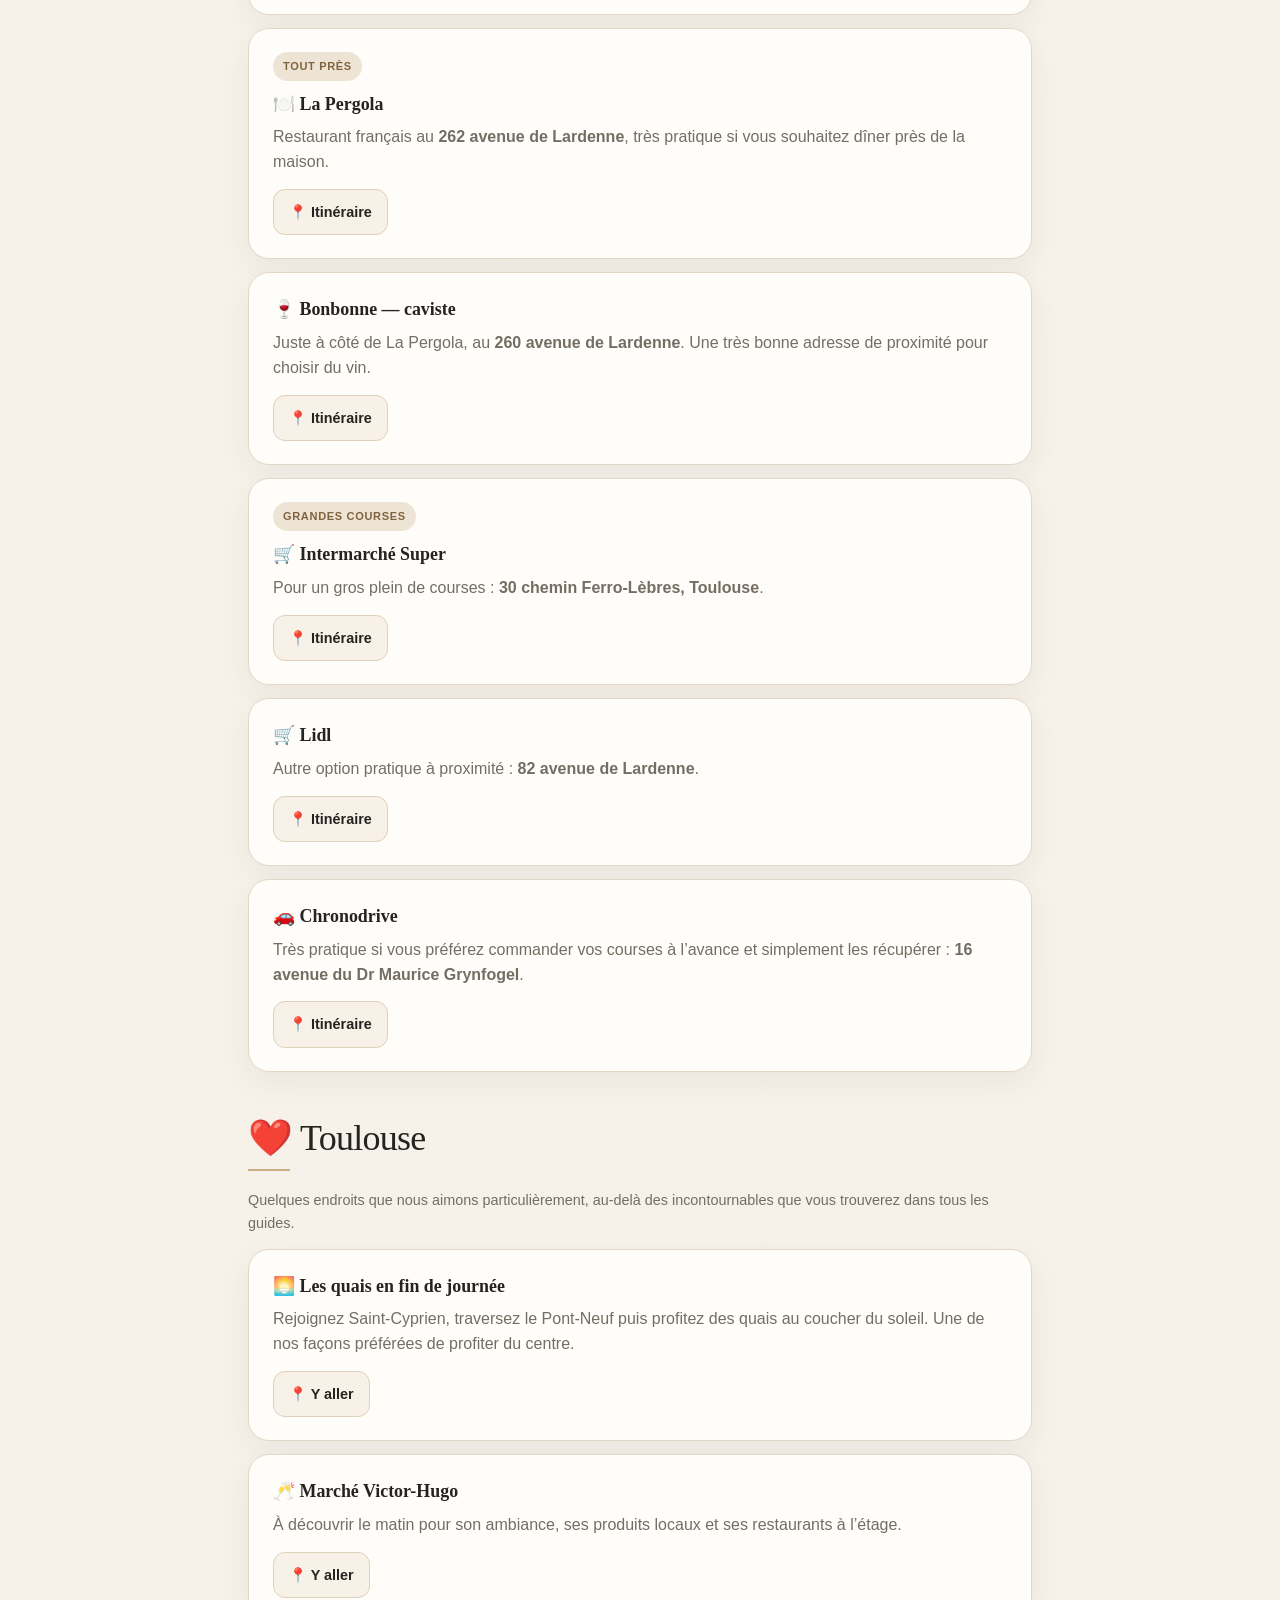
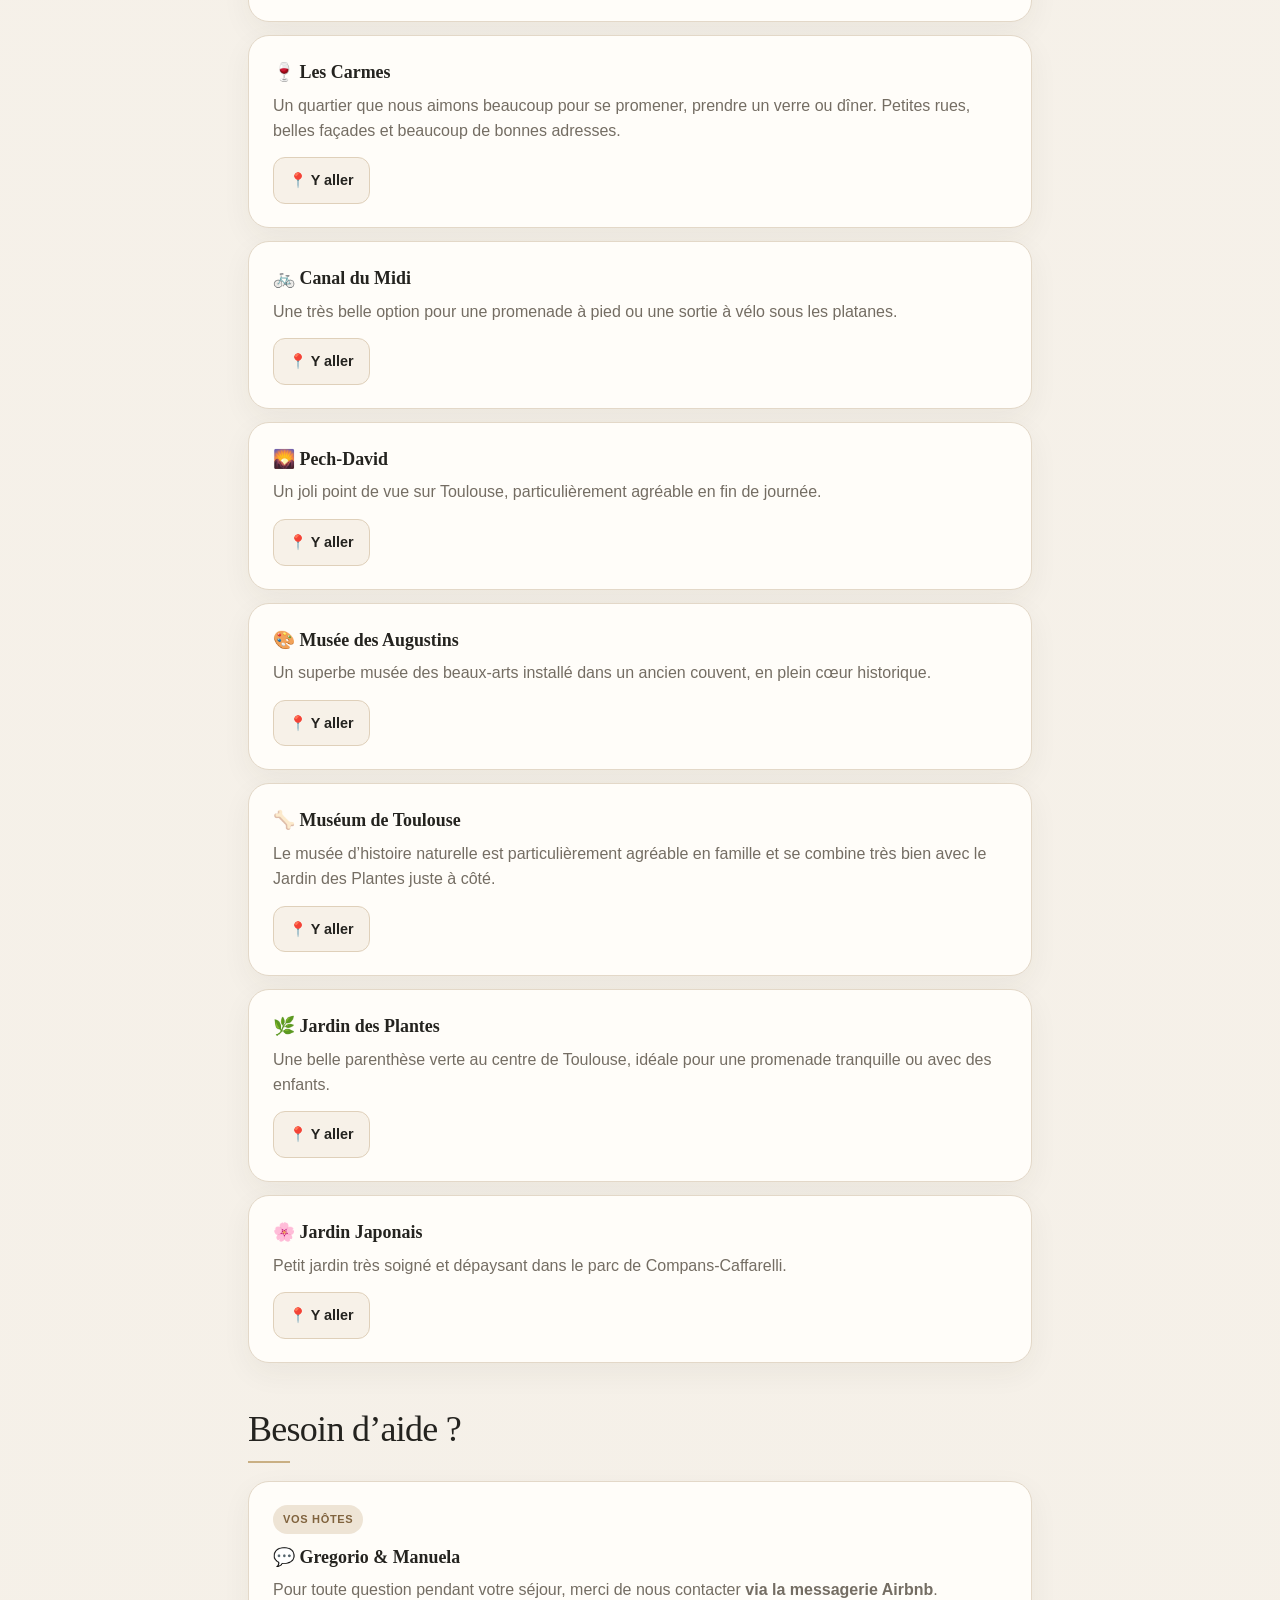
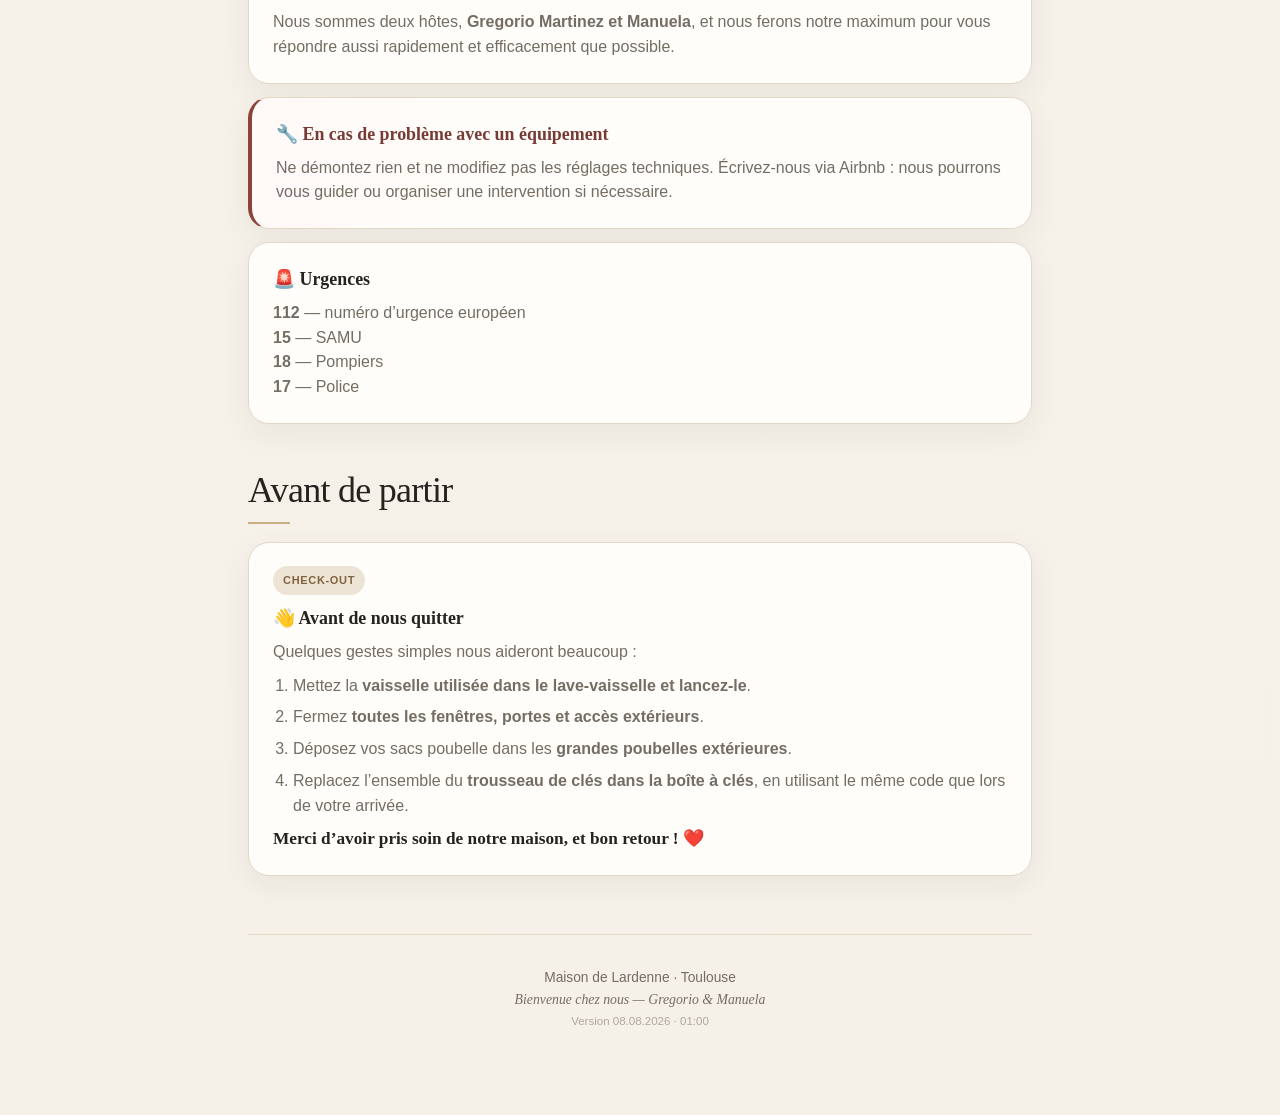
==== commit 745da441: "Rename guide to Maison de Lardenne and load search fix" ====
--- a/maison-du-calquet/index.html
+++ b/maison-du-calquet/index.html
@@ -1,6 +1,6 @@
-<!DOCTYPE html><html lang="fr"><head><meta charset="UTF-8"><meta name="viewport" content="width=device-width,initial-scale=1"><meta name="theme-color" content="#f2eee7"><meta name="description" content="Guide digital de la Maison du Calquet, Toulousaine d’exception de 1845 à Toulouse Lardenne."><title>Maison du Calquet — Guide</title><link rel="stylesheet" href="style.css?v=20260808-3"></head><body id="top"><div class="wrap"><header class="hero">
+<!DOCTYPE html><html lang="fr"><head><meta charset="UTF-8"><meta name="viewport" content="width=device-width,initial-scale=1"><meta name="theme-color" content="#f2eee7"><meta name="description" content="Guide digital de la Maison de Lardenne, Toulousaine d’exception de 1845 à Toulouse."><title>Maison de Lardenne — Guide</title><link rel="stylesheet" href="style.css?v=20260808-4"></head><body id="top"><div class="wrap"><header class="hero">
       <div class="eyebrow">Toulousaine d’exception · 1845</div>
-      <h1>Maison du Calquet</h1>
+      <h1>Maison de Lardenne</h1>
       <p class="subtitle">Bienvenue dans une Toulousaine d’exception datant de 1845, pensée aujourd’hui comme une grande maison de famille ouverte sur son jardin, sa piscine et ses espaces de vie. Ce guide vous accompagne pour profiter pleinement de la maison et découvrir Toulouse comme si vous y habitiez.</p>
 
       <div class="hero-card">
@@ -16,7 +16,7 @@
       <a class="tile" href="#sport"><span class="icon">🏋️</span><b>Salle de sport</b></a>
       <a class="tile" href="#deplacements"><span class="icon">🚲</span><b>Se déplacer</b></a>
       <a class="tile" href="#autour"><span class="icon">📍</span><b>Autour de nous</b></a>
-      <a class="tile" href="#toulouse"><span class="icon">❤️</span><b>❤️ Toulouse</b></a>
+      <a class="tile" href="#toulouse"><span class="icon">❤️</span><b>Toulouse</b></a>
       <a class="tile" href="#urgence"><span class="icon">🆘</span><b>Besoin d’aide</b></a>
       <a class="tile" href="#depart"><span class="icon">👋</span><b>Avant de partir</b></a>
     </nav><main id="content"><div class="section-slot" data-section="essentiel"></div>
@@ -28,5 +28,5 @@
 <div class="section-slot" data-section="toulouse"></div>
 <div class="section-slot" data-section="urgence"></div>
 <div class="section-slot" data-section="depart"></div></main><div class="footer">
-      Maison du Calquet · Toulouse<br><span style="font-family:Georgia,serif;font-style:italic">Bienvenue chez nous — Gregorio & Manuela</span><br><span style="font-size:.72rem;opacity:.55">Version 08.08.2026 · 00:35</span>
-    </div></div><a class="backtop" href="#top" aria-label="Retour en haut">↑</a><script src="app.js?v=20260808-3"></script></body></html>+      Maison de Lardenne · Toulouse<br><span style="font-family:Georgia,serif;font-style:italic">Bienvenue chez nous — Gregorio & Manuela</span><br><span style="font-size:.72rem;opacity:.55">Version 08.08.2026 · 01:00</span>
+    </div></div><a class="backtop" href="#top" aria-label="Retour en haut">↑</a><script src="app.js?v=20260808-4"></script></body></html>
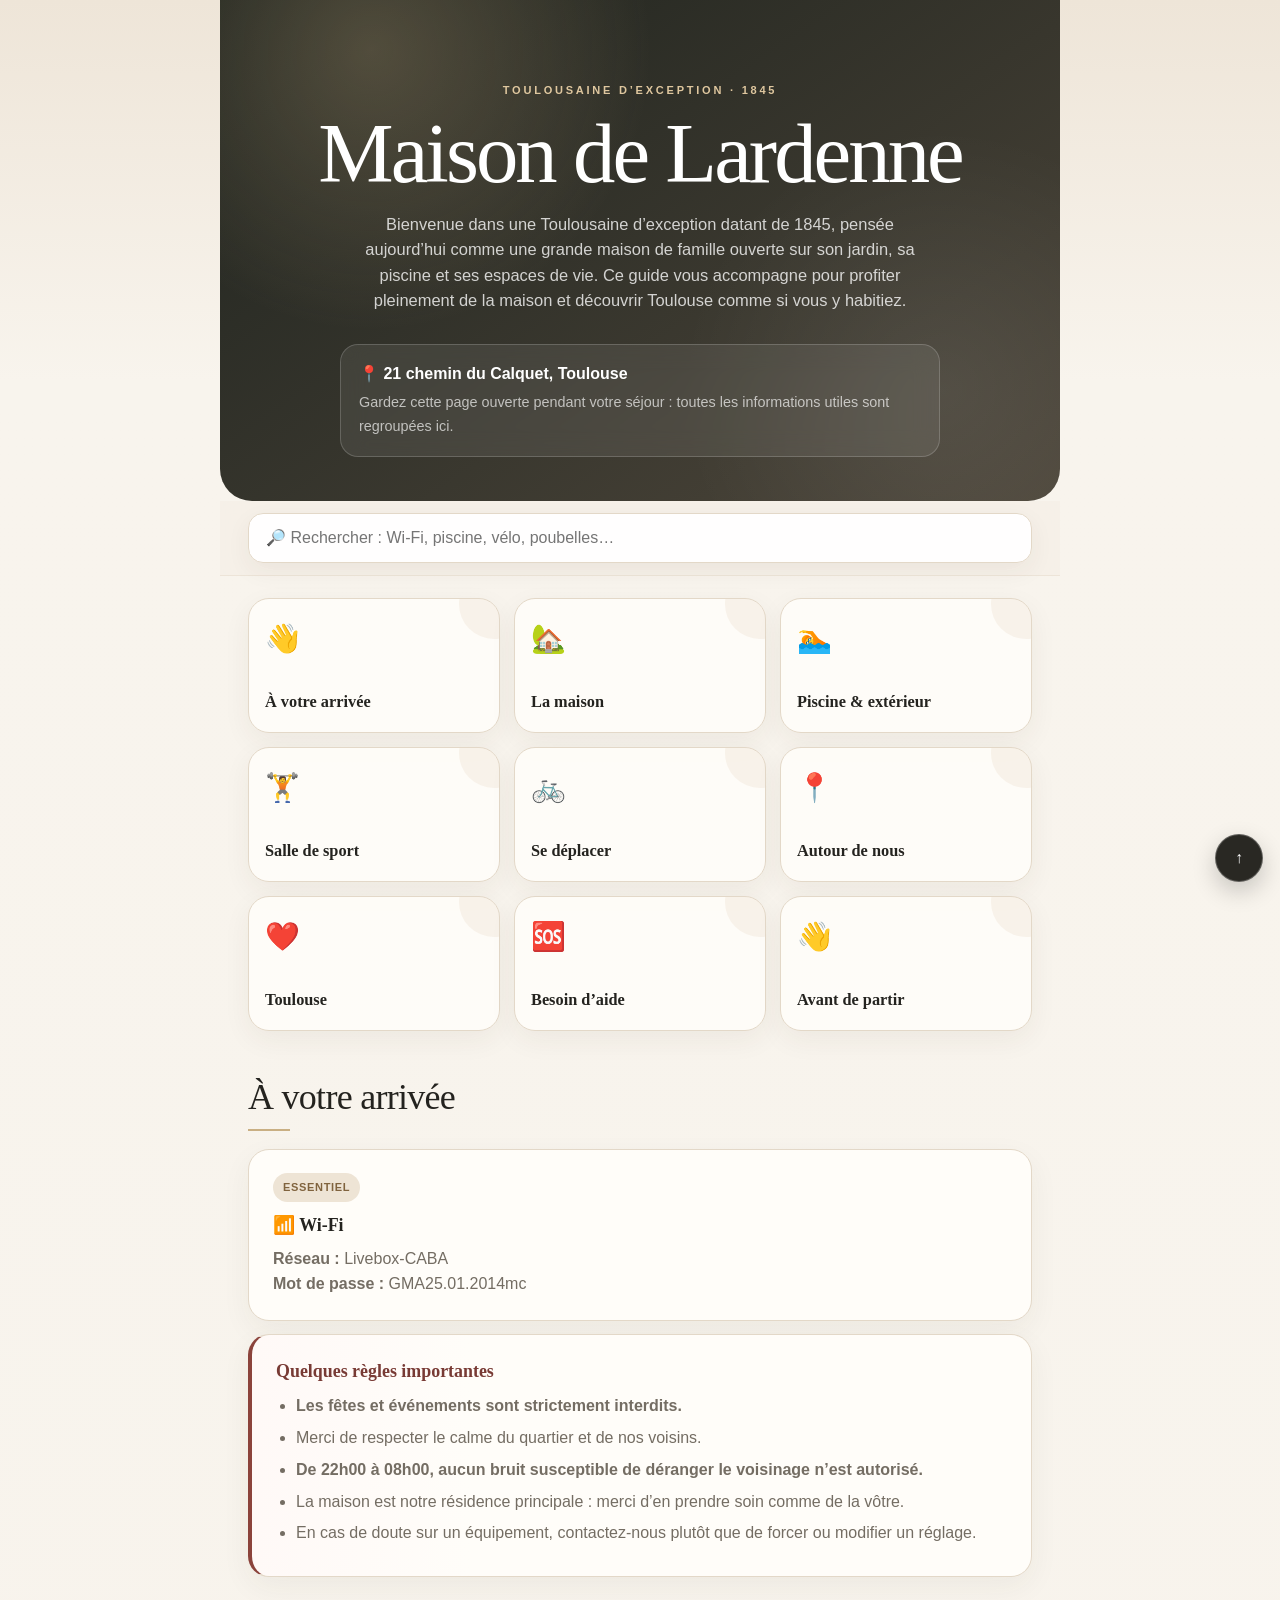
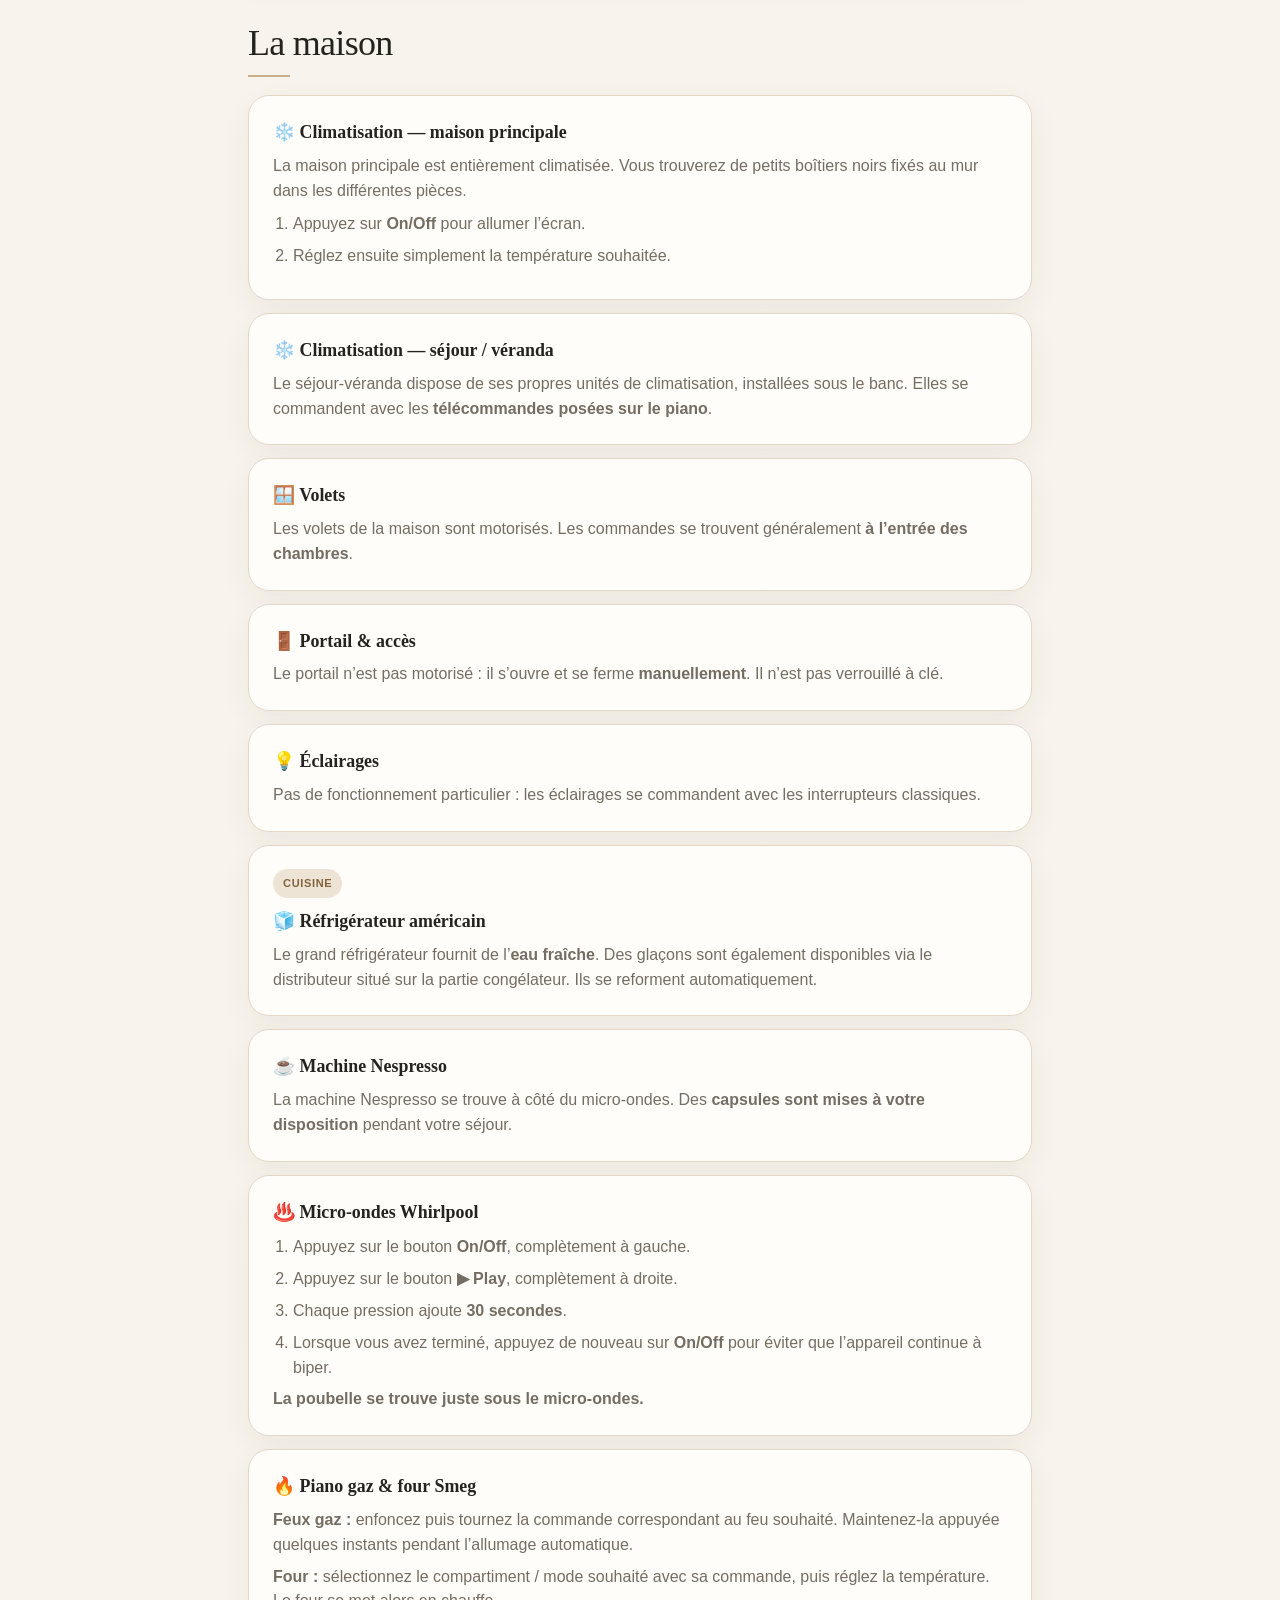
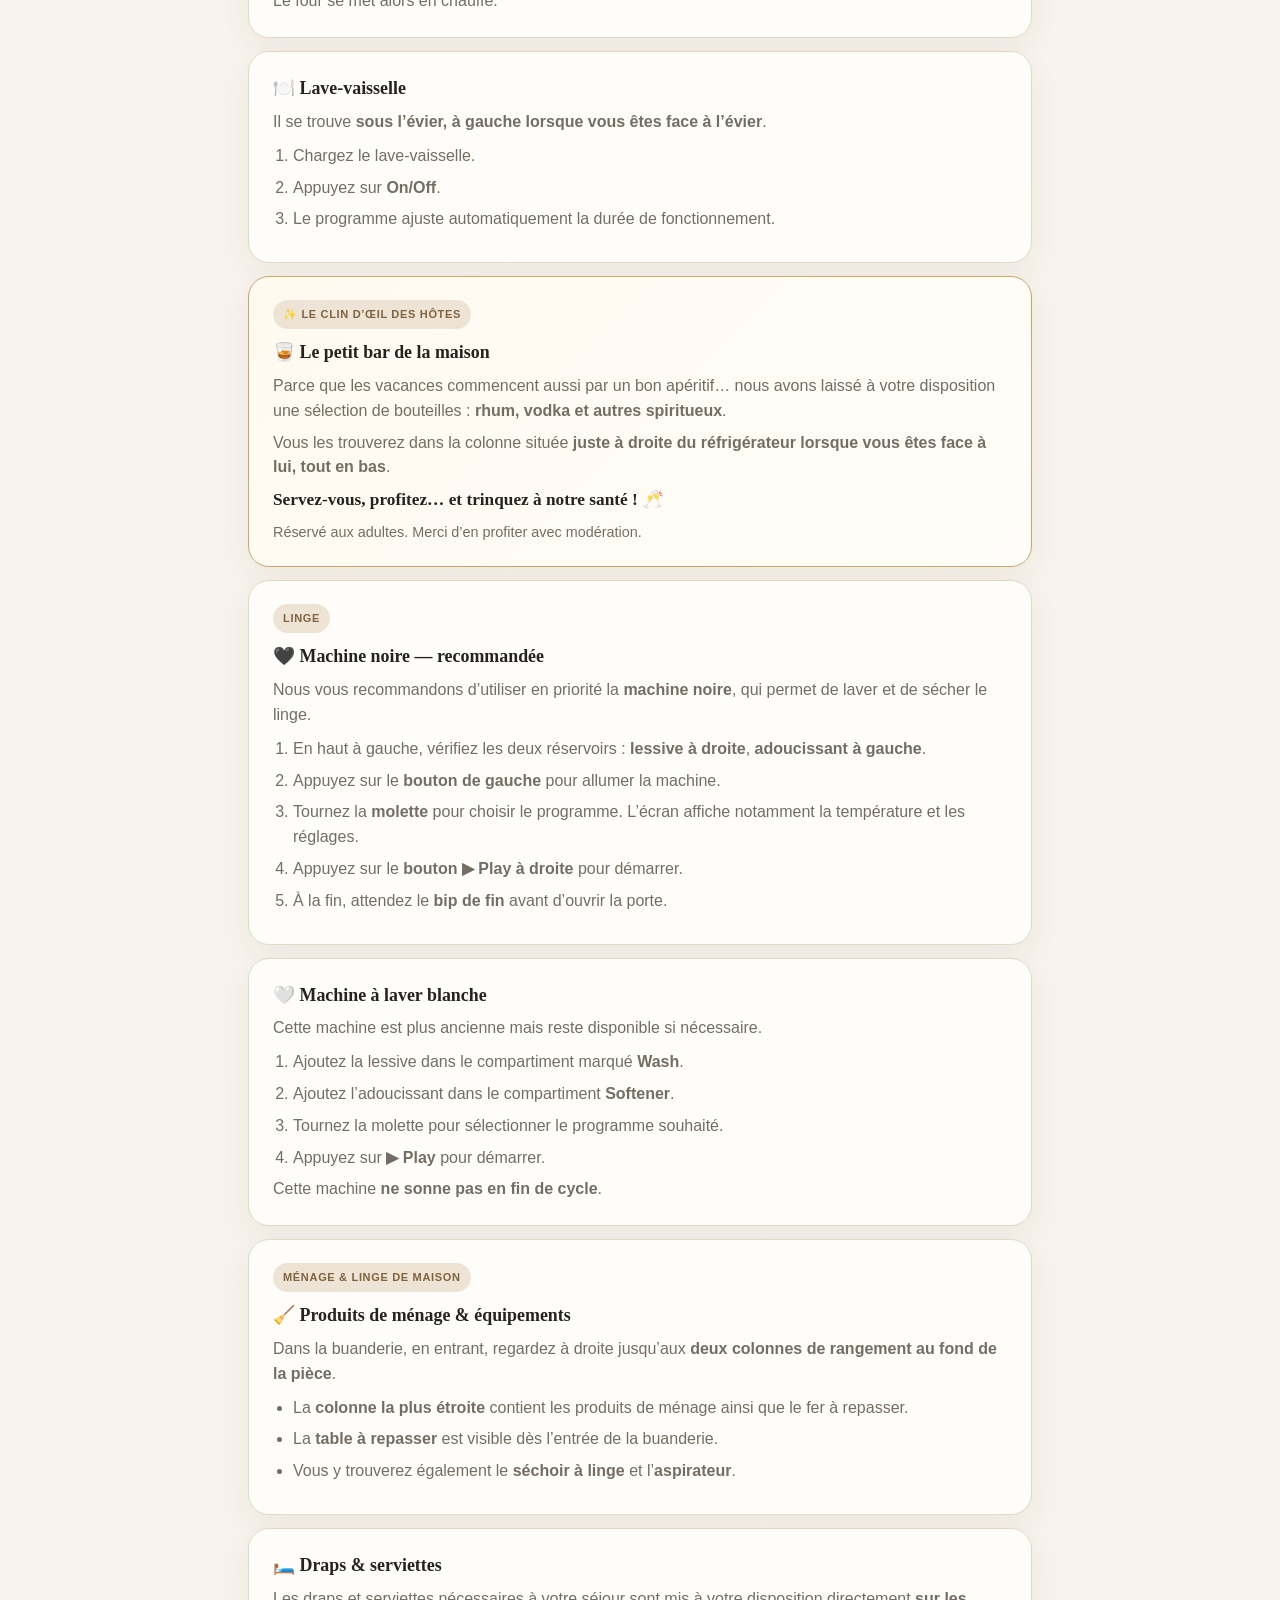
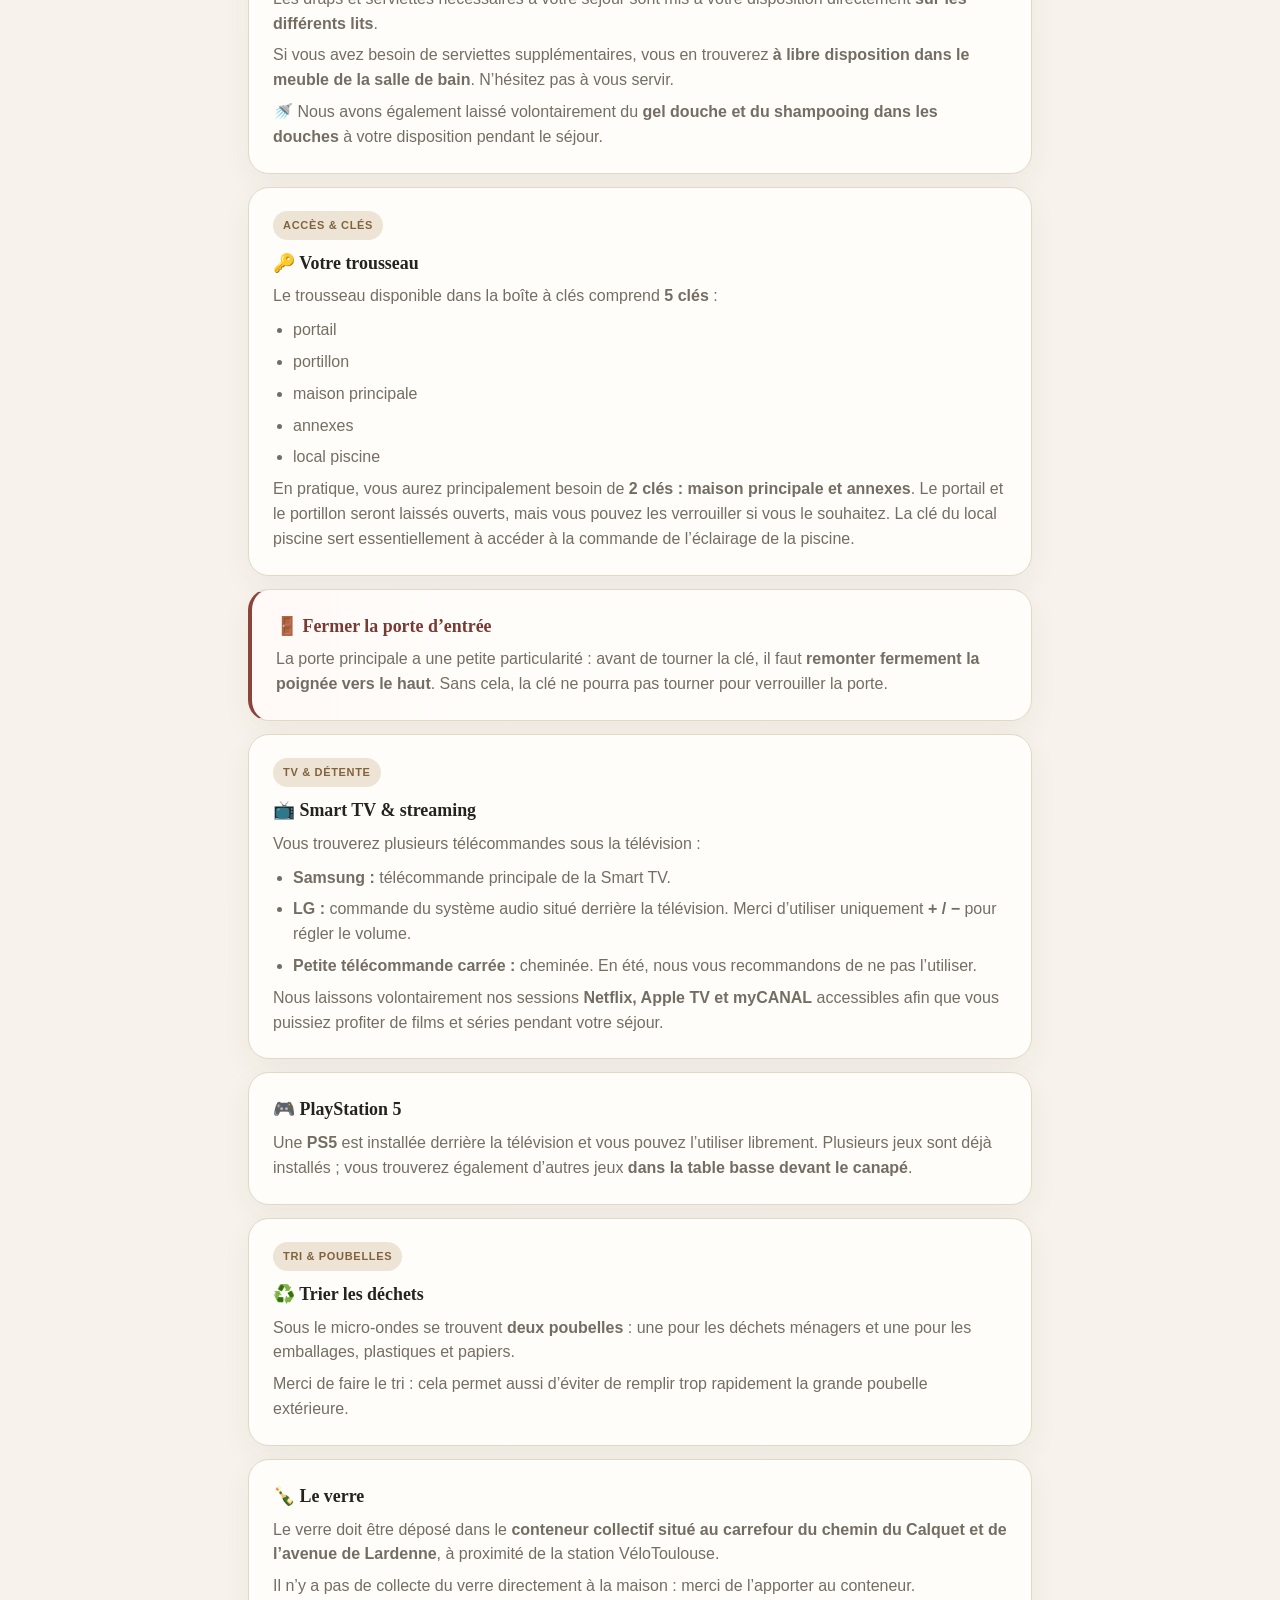
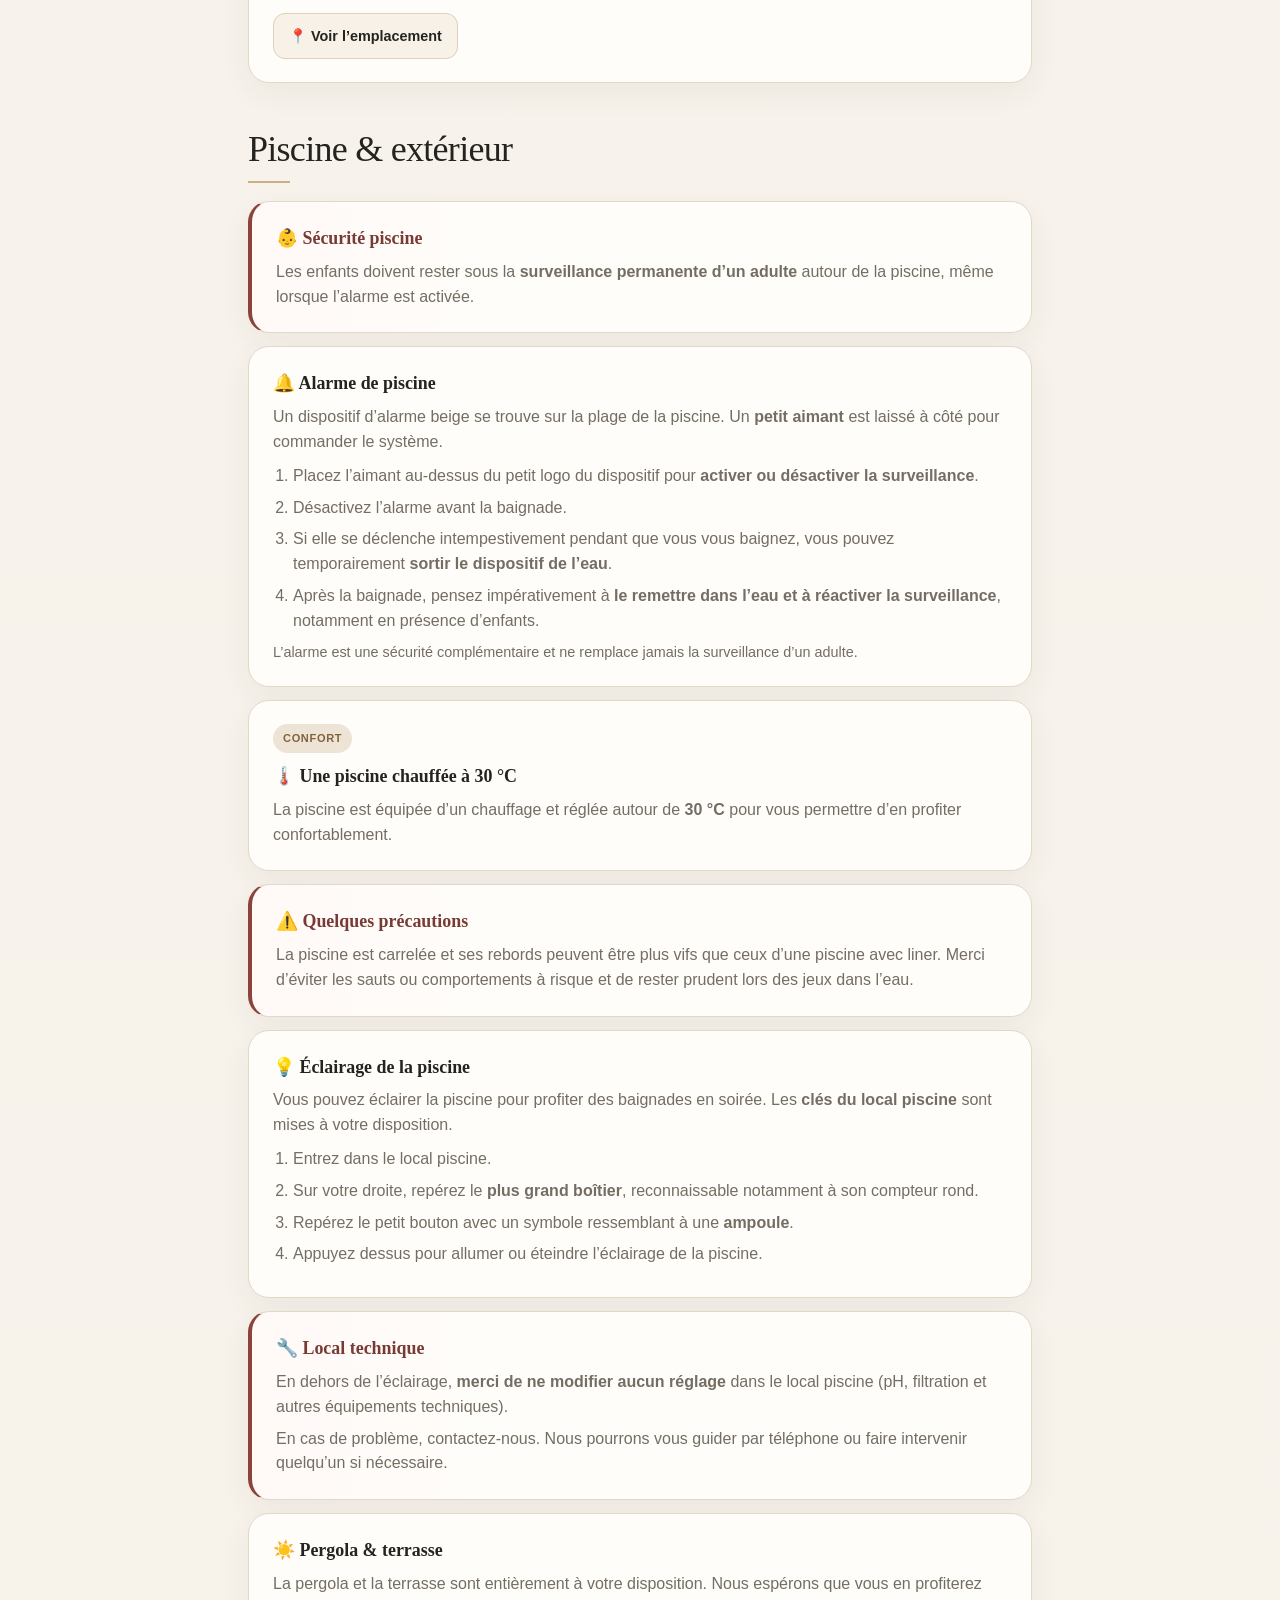
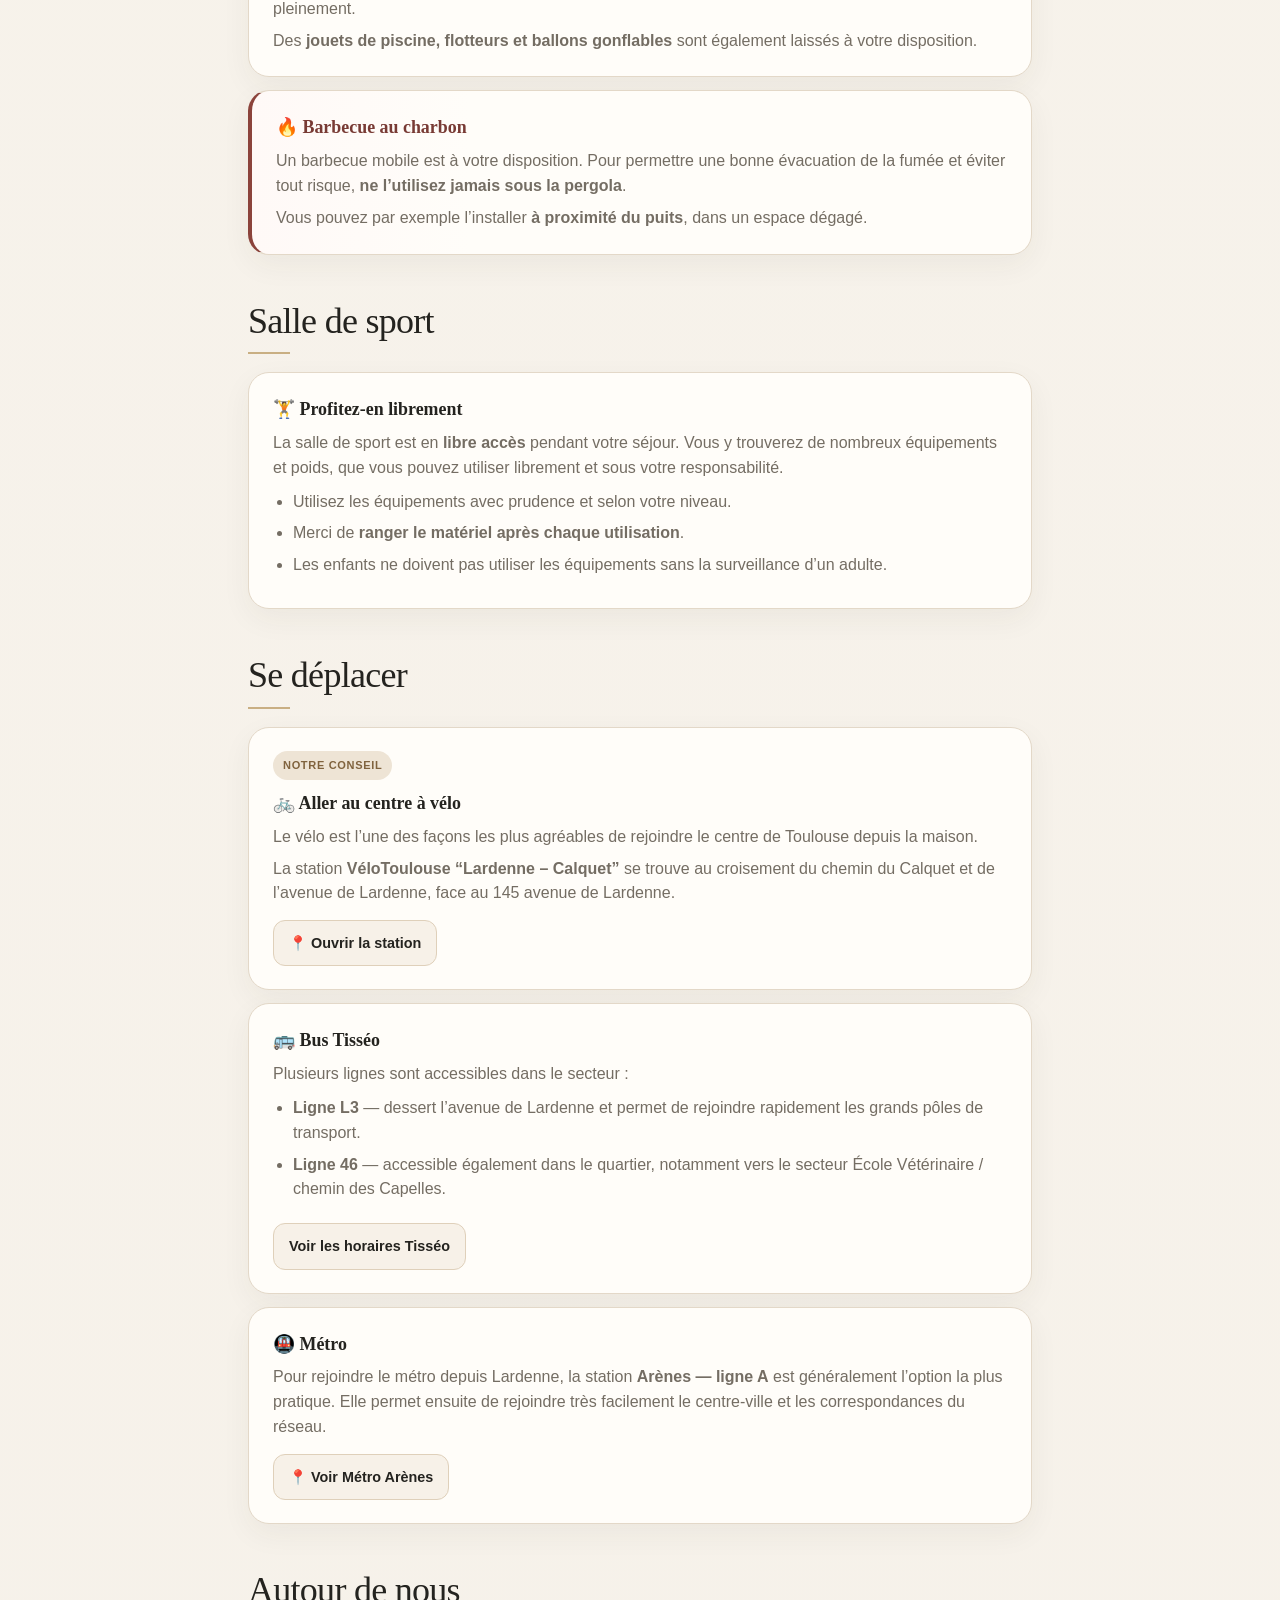
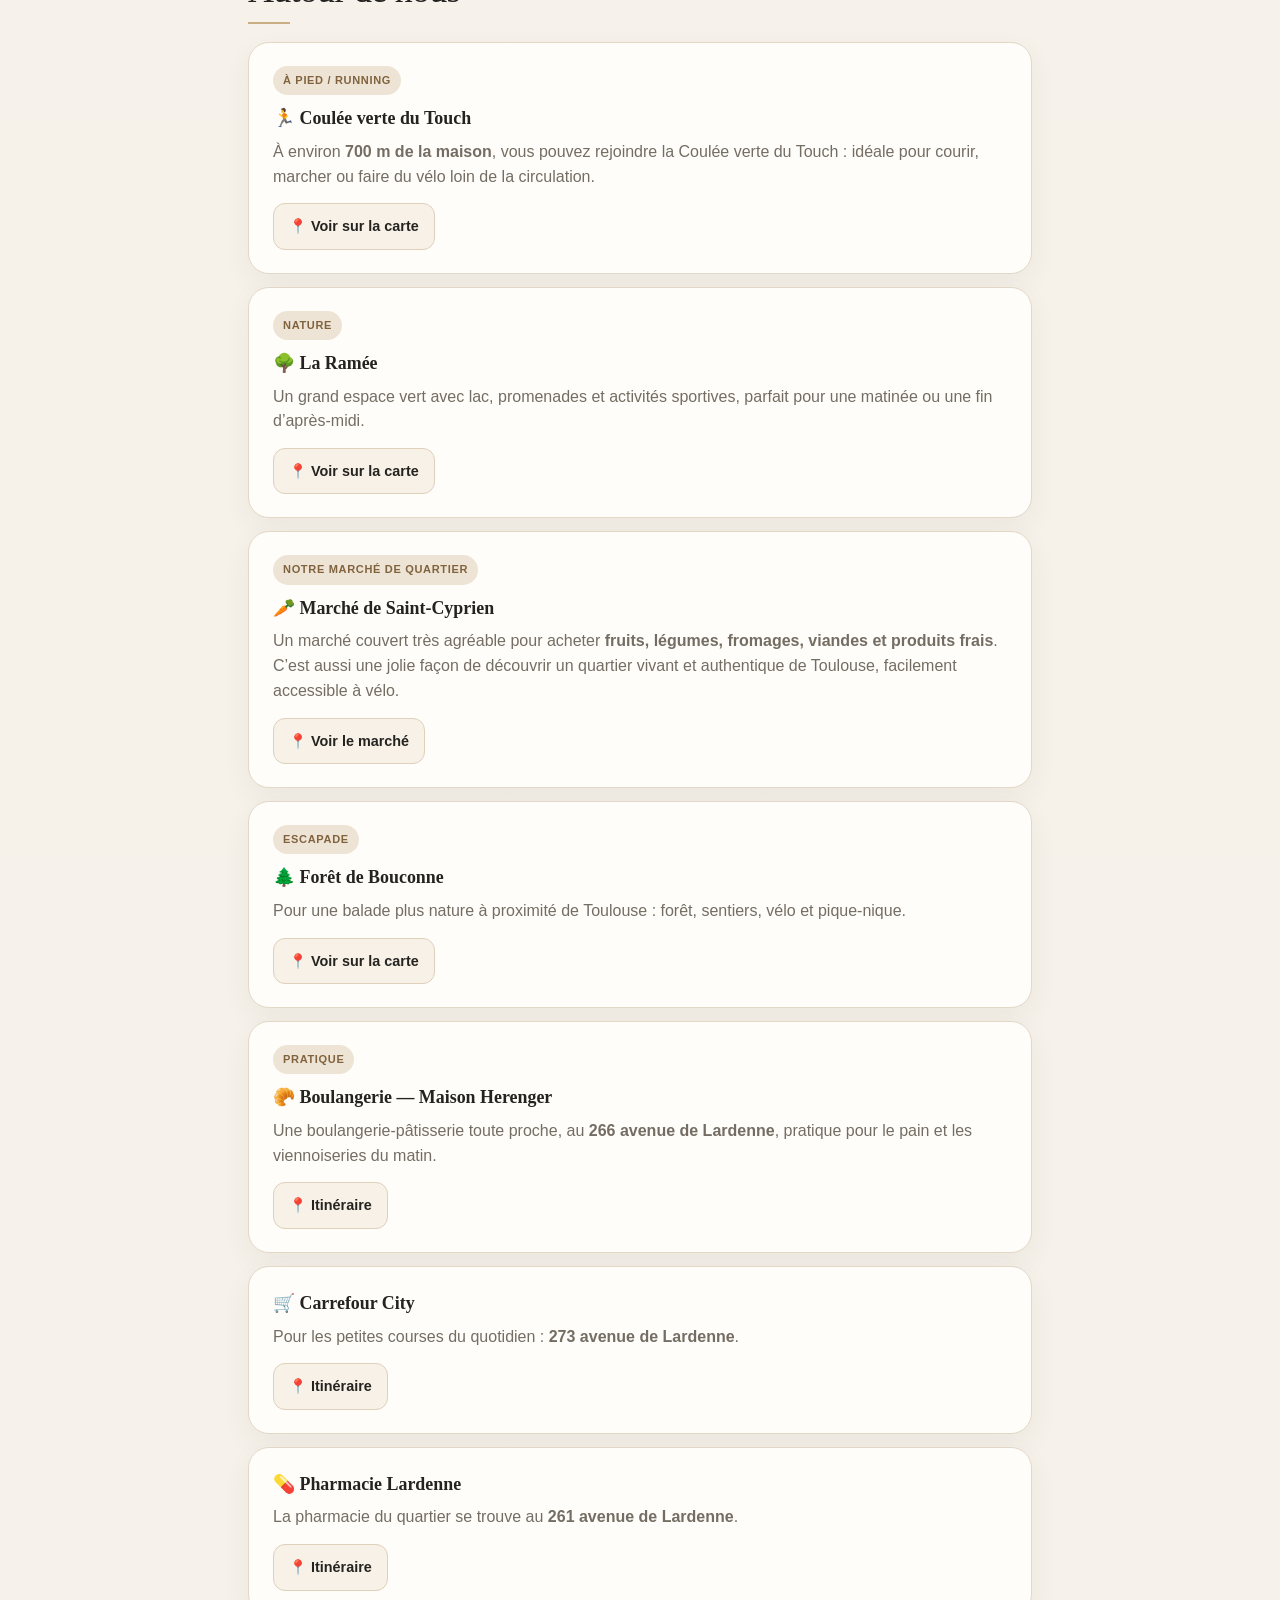
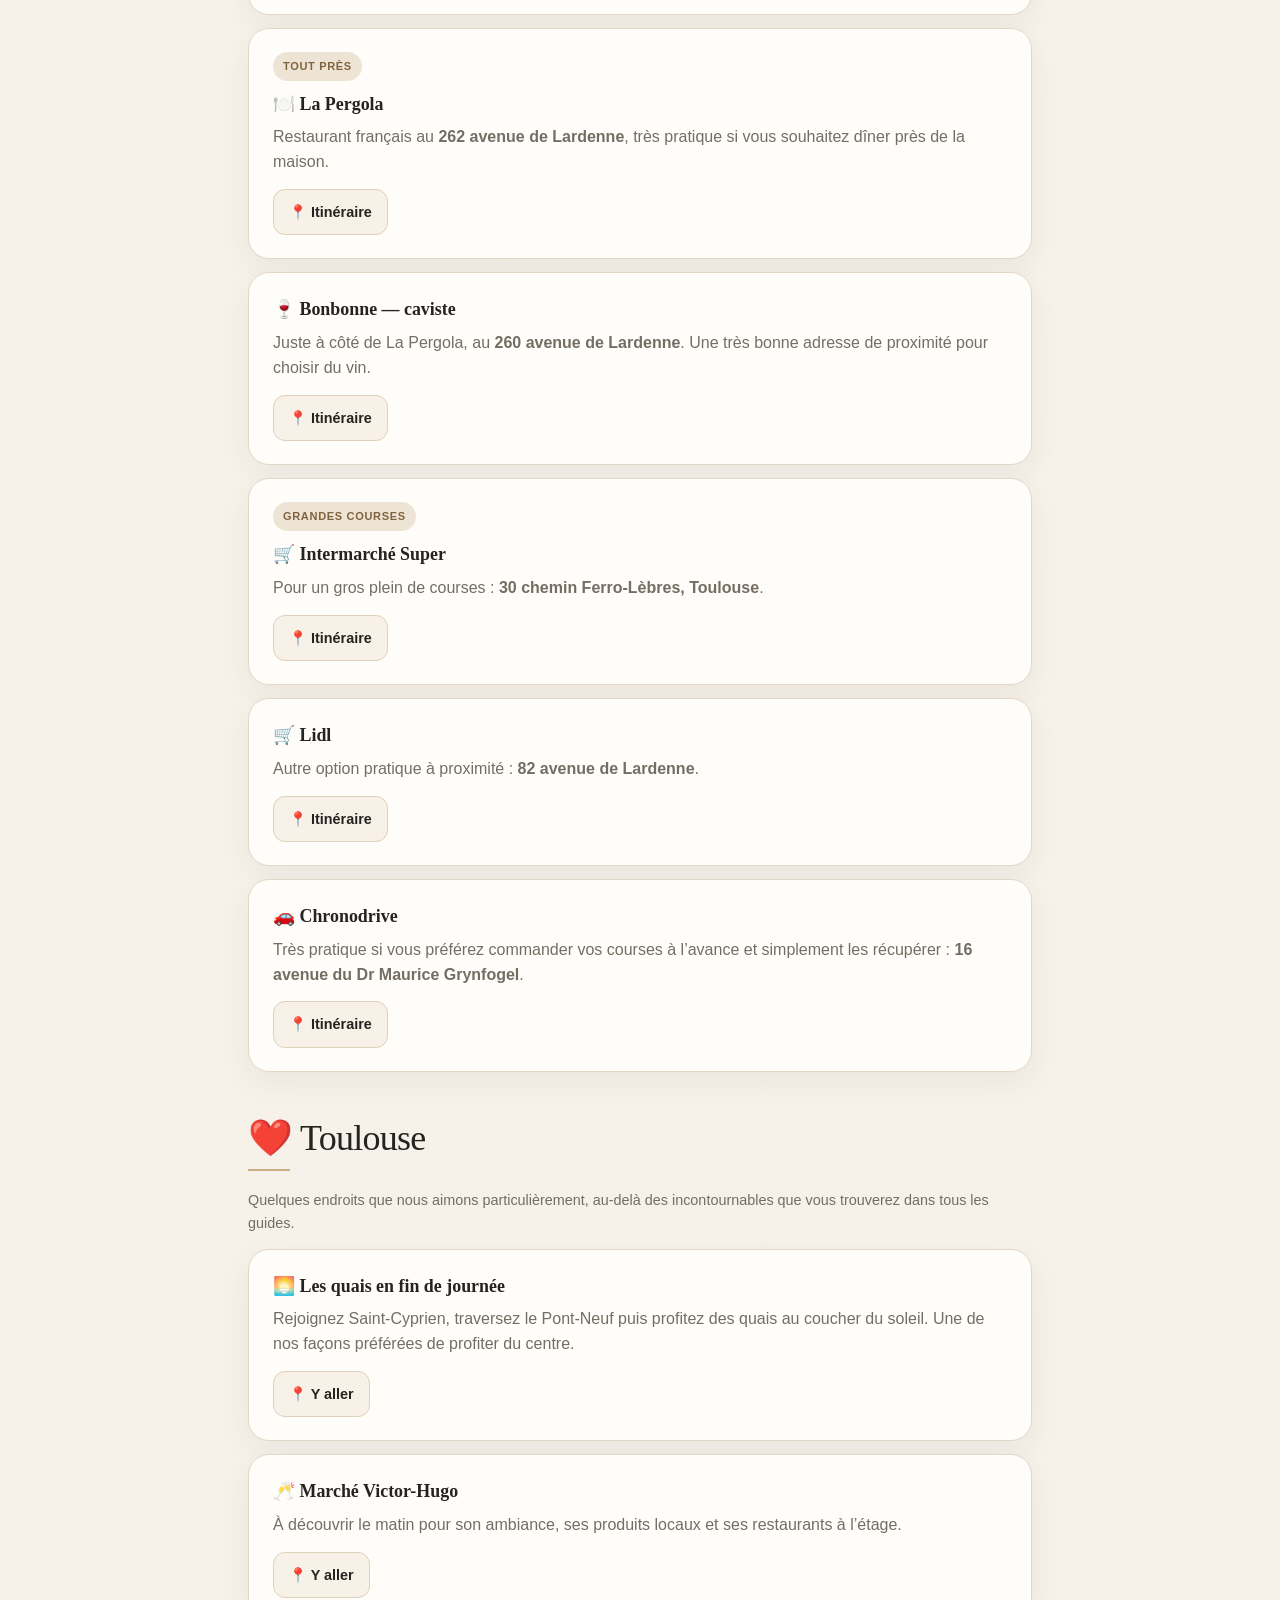
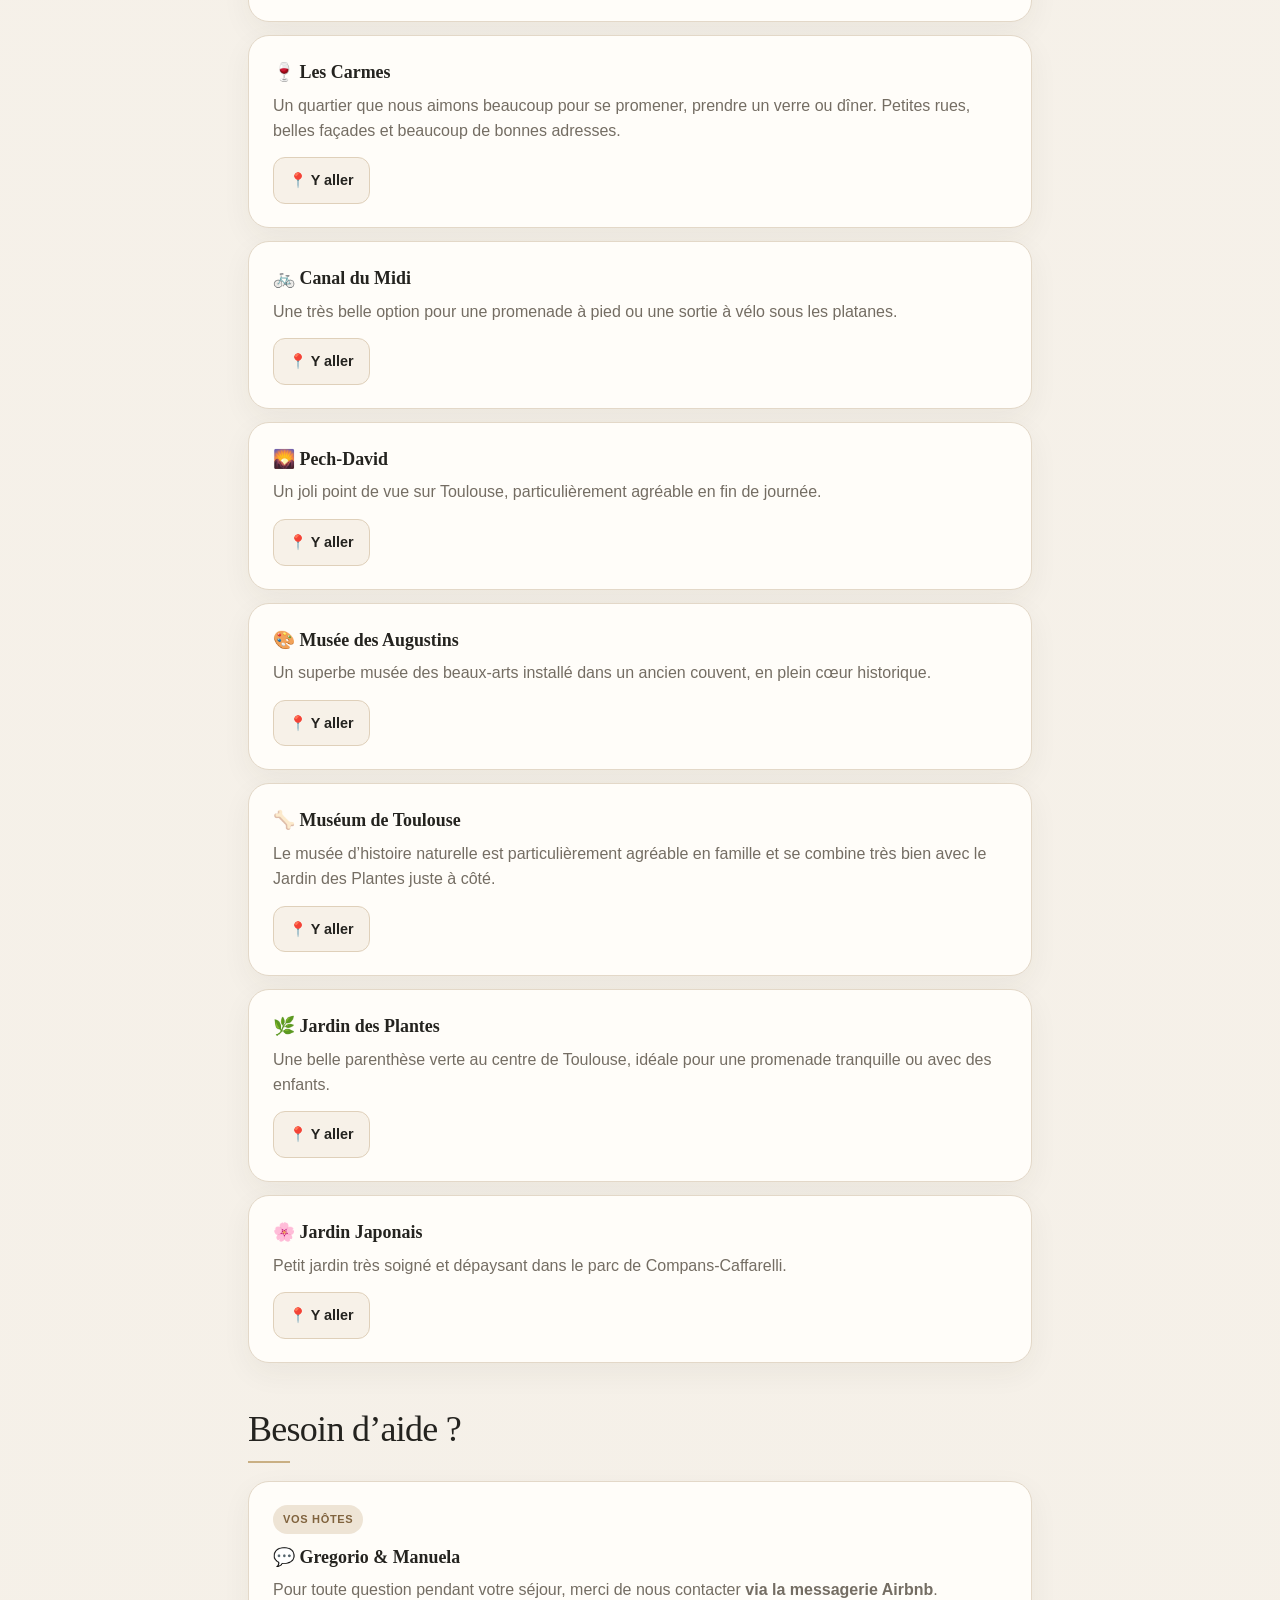
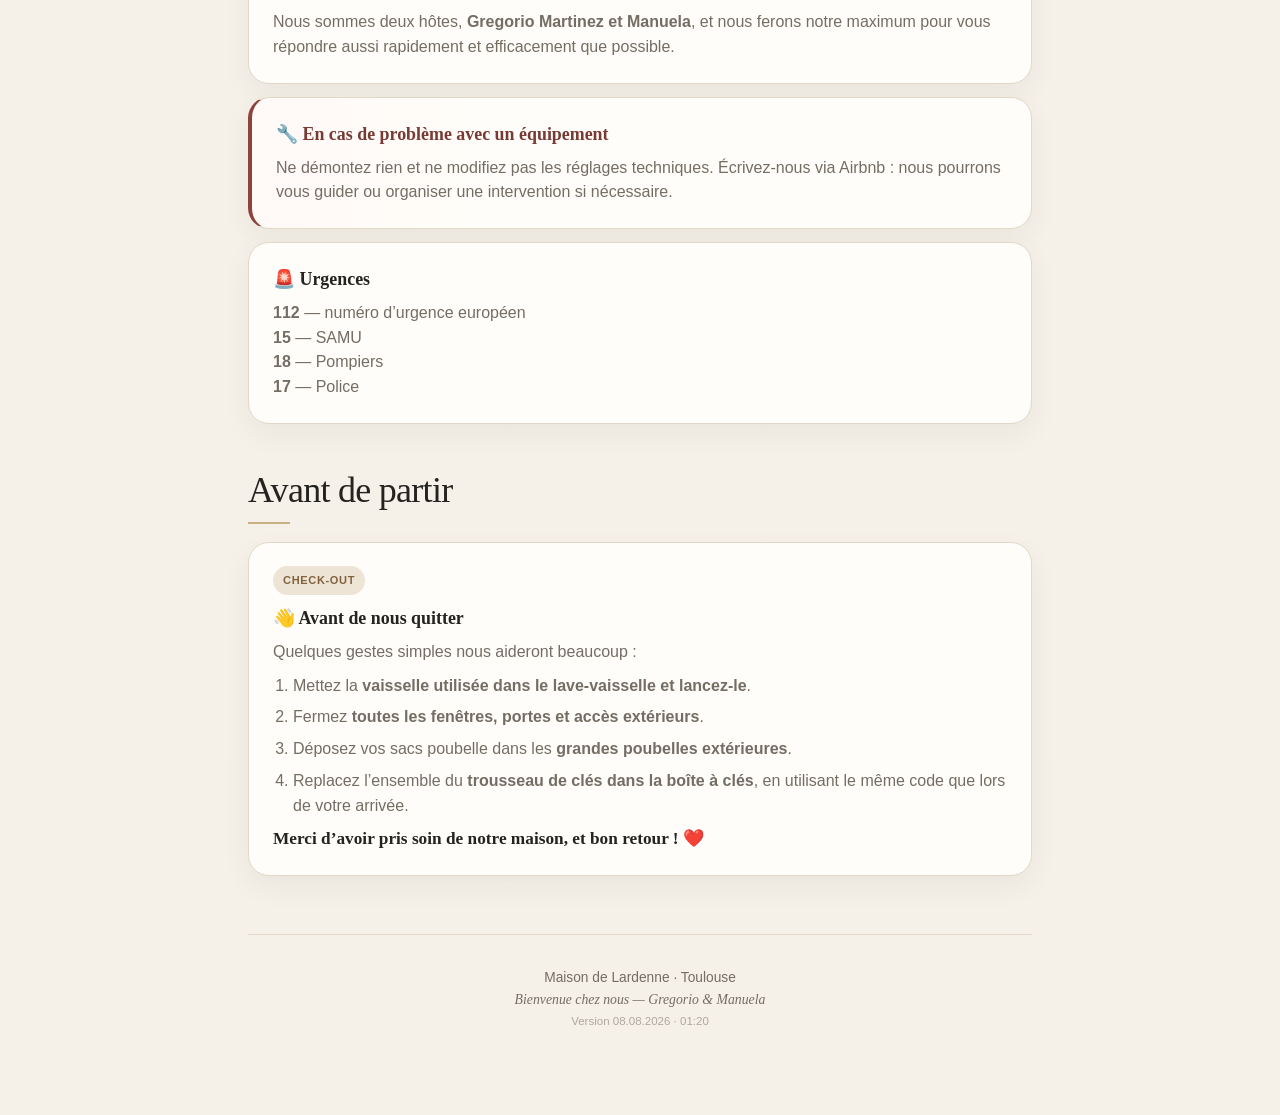
==== commit 75dfc555: "Make navigation and search self-contained and cache-proof" ====
--- a/maison-du-calquet/index.html
+++ b/maison-du-calquet/index.html
@@ -1,32 +1 @@
-<!DOCTYPE html><html lang="fr"><head><meta charset="UTF-8"><meta name="viewport" content="width=device-width,initial-scale=1"><meta name="theme-color" content="#f2eee7"><meta name="description" content="Guide digital de la Maison de Lardenne, Toulousaine d’exception de 1845 à Toulouse."><title>Maison de Lardenne — Guide</title><link rel="stylesheet" href="style.css?v=20260808-4"></head><body id="top"><div class="wrap"><header class="hero">
-      <div class="eyebrow">Toulousaine d’exception · 1845</div>
-      <h1>Maison de Lardenne</h1>
-      <p class="subtitle">Bienvenue dans une Toulousaine d’exception datant de 1845, pensée aujourd’hui comme une grande maison de famille ouverte sur son jardin, sa piscine et ses espaces de vie. Ce guide vous accompagne pour profiter pleinement de la maison et découvrir Toulouse comme si vous y habitiez.</p>
-
-      <div class="hero-card">
-        <strong>📍 21 chemin du Calquet, Toulouse</strong>
-        <span class="note">Gardez cette page ouverte pendant votre séjour : toutes les informations utiles sont regroupées ici.</span>
-      </div>
-    </header><div class="search">
-      <input id="searchInput" type="search" placeholder="🔎 Rechercher : Wi-Fi, piscine, vélo, poubelles…" aria-label="Rechercher dans le guide">
-    </div><nav class="grid">
-      <a class="tile" href="#essentiel"><span class="icon">👋</span><b>À votre arrivée</b></a>
-      <a class="tile" href="#maison"><span class="icon">🏡</span><b>La maison</b></a>
-      <a class="tile" href="#piscine"><span class="icon">🏊</span><b>Piscine & extérieur</b></a>
-      <a class="tile" href="#sport"><span class="icon">🏋️</span><b>Salle de sport</b></a>
-      <a class="tile" href="#deplacements"><span class="icon">🚲</span><b>Se déplacer</b></a>
-      <a class="tile" href="#autour"><span class="icon">📍</span><b>Autour de nous</b></a>
-      <a class="tile" href="#toulouse"><span class="icon">❤️</span><b>Toulouse</b></a>
-      <a class="tile" href="#urgence"><span class="icon">🆘</span><b>Besoin d’aide</b></a>
-      <a class="tile" href="#depart"><span class="icon">👋</span><b>Avant de partir</b></a>
-    </nav><main id="content"><div class="section-slot" data-section="essentiel"></div>
-<div class="section-slot" data-section="maison"></div>
-<div class="section-slot" data-section="piscine"></div>
-<div class="section-slot" data-section="sport"></div>
-<div class="section-slot" data-section="deplacements"></div>
-<div class="section-slot" data-section="autour"></div>
-<div class="section-slot" data-section="toulouse"></div>
-<div class="section-slot" data-section="urgence"></div>
-<div class="section-slot" data-section="depart"></div></main><div class="footer">
-      Maison de Lardenne · Toulouse<br><span style="font-family:Georgia,serif;font-style:italic">Bienvenue chez nous — Gregorio & Manuela</span><br><span style="font-size:.72rem;opacity:.55">Version 08.08.2026 · 01:00</span>
-    </div></div><a class="backtop" href="#top" aria-label="Retour en haut">↑</a><script src="app.js?v=20260808-4"></script></body></html>+<!DOCTYPE html><html lang="fr"><head><meta charset="UTF-8"><meta name="viewport" content="width=device-width,initial-scale=1"><meta name="theme-color" content="#f2eee7"><meta name="description" content="Guide digital de la Maison de Lardenne, Toulousaine d’exception de 1845 à Toulouse."><title>Maison de Lardenne — Guide</title><link rel="stylesheet" href="style.css?v=20260808-6"></head><body id="top"><div class="wrap"><header class="hero"><div class="eyebrow">Toulousaine d’exception · 1845</div><h1>Maison de Lardenne</h1><p class="subtitle">Bienvenue dans une Toulousaine d’exception datant de 1845, pensée aujourd’hui comme une grande maison de famille ouverte sur son jardin, sa piscine et ses espaces de vie. Ce guide vous accompagne pour profiter pleinement de la maison et découvrir Toulouse comme si vous y habitiez.</p><div class="hero-card"><strong>📍 21 chemin du Calquet, Toulouse</strong><span class="note">Gardez cette page ouverte pendant votre séjour : toutes les informations utiles sont regroupées ici.</span></div></header><div class="search"><input id="searchInput" type="search" placeholder="🔎 Rechercher : Wi-Fi, piscine, vélo, poubelles…" aria-label="Rechercher dans le guide"></div><nav class="grid" id="mainNav"><a class="tile" href="#essentiel"><span class="icon">👋</span><b>À votre arrivée</b></a><a class="tile" href="#maison"><span class="icon">🏡</span><b>La maison</b></a><a class="tile" href="#piscine"><span class="icon">🏊</span><b>Piscine & extérieur</b></a><a class="tile" href="#sport"><span class="icon">🏋️</span><b>Salle de sport</b></a><a class="tile" href="#deplacements"><span class="icon">🚲</span><b>Se déplacer</b></a><a class="tile" href="#autour"><span class="icon">📍</span><b>Autour de nous</b></a><a class="tile" href="#toulouse"><span class="icon">❤️</span><b>Toulouse</b></a><a class="tile" href="#urgence"><span class="icon">🆘</span><b>Besoin d’aide</b></a><a class="tile" href="#depart"><span class="icon">👋</span><b>Avant de partir</b></a></nav><main id="content"><div class="section-slot" data-section="essentiel"></div><div class="section-slot" data-section="maison"></div><div class="section-slot" data-section="piscine"></div><div class="section-slot" data-section="sport"></div><div class="section-slot" data-section="deplacements"></div><div class="section-slot" data-section="autour"></div><div class="section-slot" data-section="toulouse"></div><div class="section-slot" data-section="urgence"></div><div class="section-slot" data-section="depart"></div></main><div class="footer">Maison de Lardenne · Toulouse<br><span style="font-family:Georgia,serif;font-style:italic">Bienvenue chez nous — Gregorio & Manuela</span><br><span style="font-size:.72rem;opacity:.55">Version 08.08.2026 · 01:20</span></div></div><a class="backtop" href="#top" aria-label="Retour en haut">↑</a><script>(function(){const ids=['essentiel','maison','piscine','sport','deplacements','autour','toulouse','urgence','depart'];const norm=s=>(s||'').normalize('NFD').replace(/[\u0300-\u036f]/g,'').toLowerCase().trim();let ready=false;async function load(){for(const id of ids){const slot=document.querySelector('.section-slot[data-section="'+id+'"]');try{const r=await fetch('./'+id+'.html?v=20260808-6',{cache:'no-store'});if(!r.ok)throw new Error(String(r.status));slot.outerHTML=await r.text();}catch(e){slot.innerHTML='<section id="'+id+'"><div class="card"><p>Cette rubrique n’a pas pu être chargée. Rechargez la page.</p></div></section>';}}ready=true;runSearch();if(location.hash){setTimeout(()=>go(location.hash.slice(1)),50);}}function go(id){const el=document.getElementById(id);if(el){el.scrollIntoView({behavior:'smooth',block:'start'});history.replaceState(null,'','#'+id);}else if(!ready){setTimeout(()=>go(id),120);}}document.getElementById('mainNav').addEventListener('click',e=>{const a=e.target.closest('a[href^="#"]');if(!a)return;e.preventDefault();go(a.getAttribute('href').slice(1));});document.querySelector('.backtop').addEventListener('click',e=>{e.preventDefault();window.scrollTo({top:0,behavior:'smooth'});});const input=document.getElementById('searchInput');function runSearch(){if(!ready)return;const q=norm(input.value);document.querySelectorAll('main section').forEach(section=>{const cards=[...section.querySelectorAll('.card')];if(!q){section.classList.remove('hidden');cards.forEach(c=>c.classList.remove('hidden'));return;}let found=false;cards.forEach(c=>{const text=norm(c.innerText+' '+(section.dataset.search||''));const ok=text.includes(q);c.classList.toggle('hidden',!ok);if(ok)found=true;});const title=norm(section.querySelector('h2')?.innerText||'');if(title.includes(q)){cards.forEach(c=>c.classList.remove('hidden'));found=true;}section.classList.toggle('hidden',!found);});}input.addEventListener('input',runSearch);input.addEventListener('search',runSearch);load();})();</script></body></html>
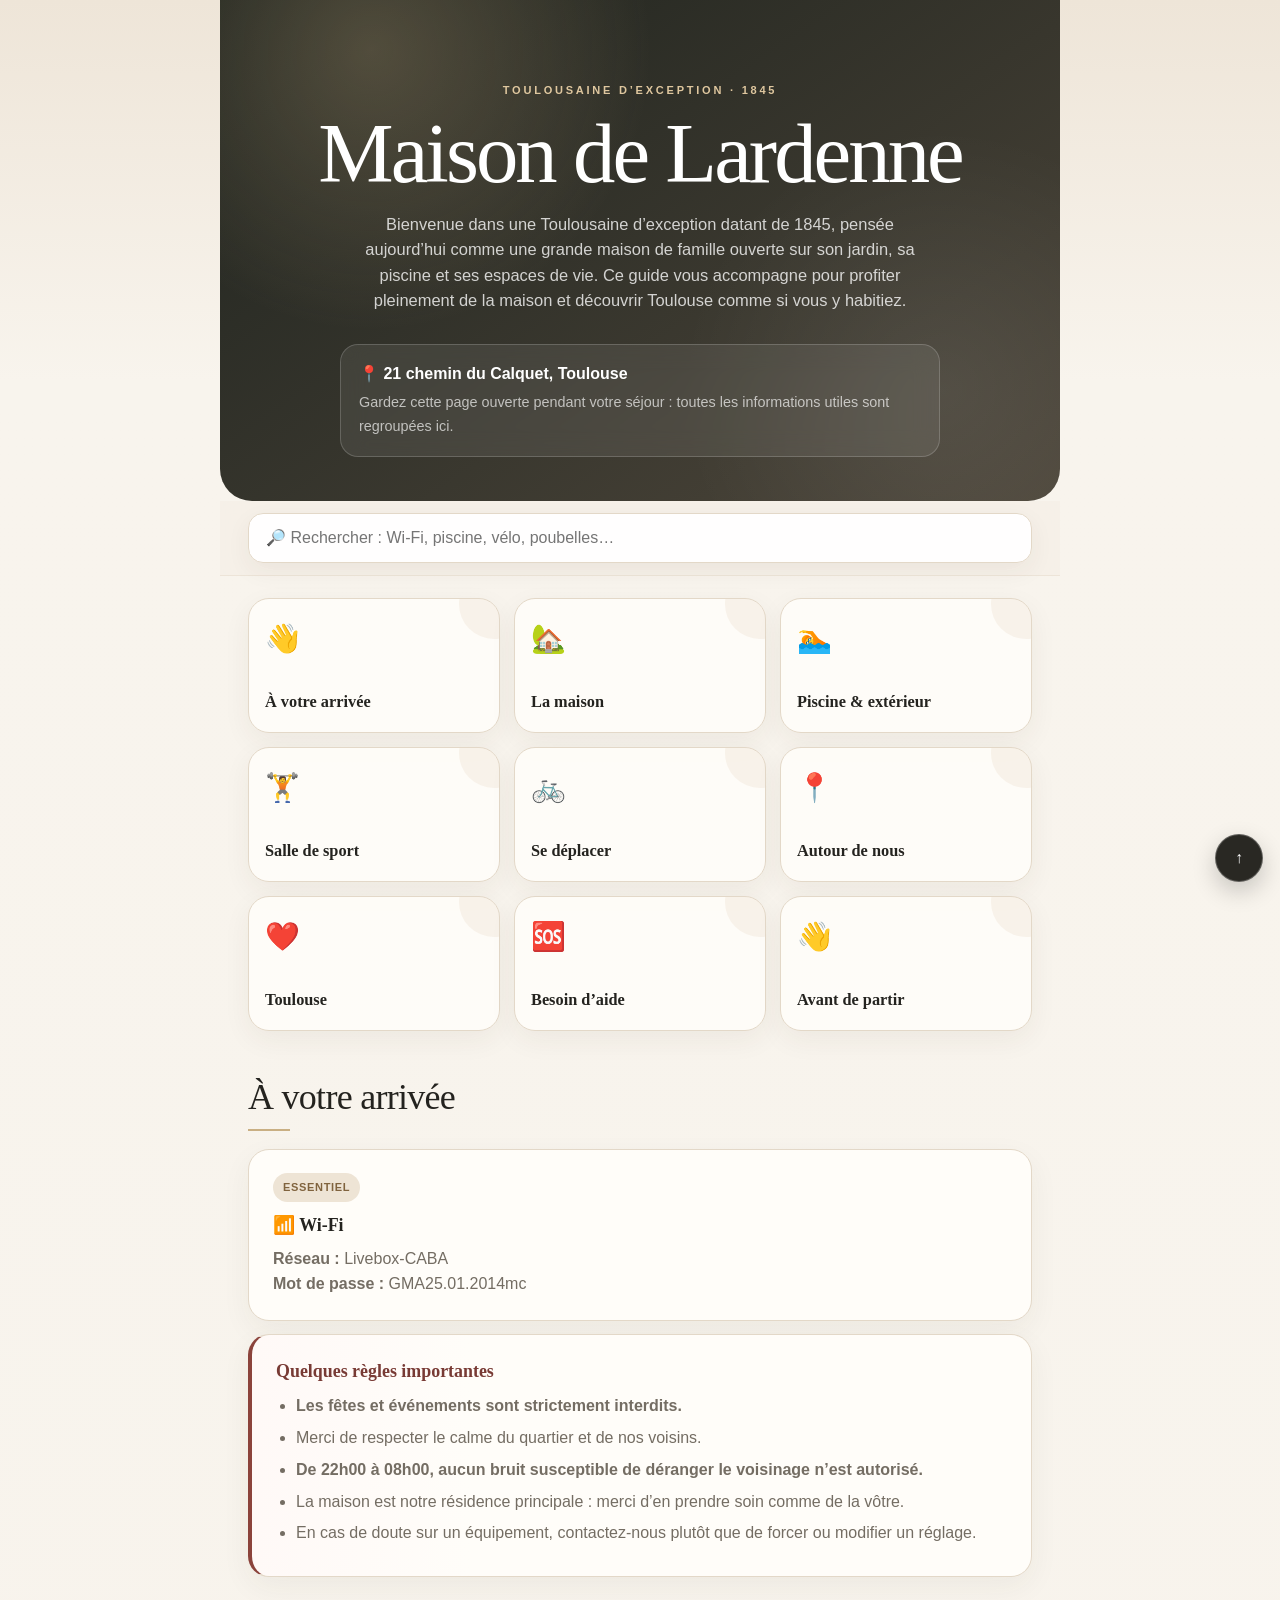
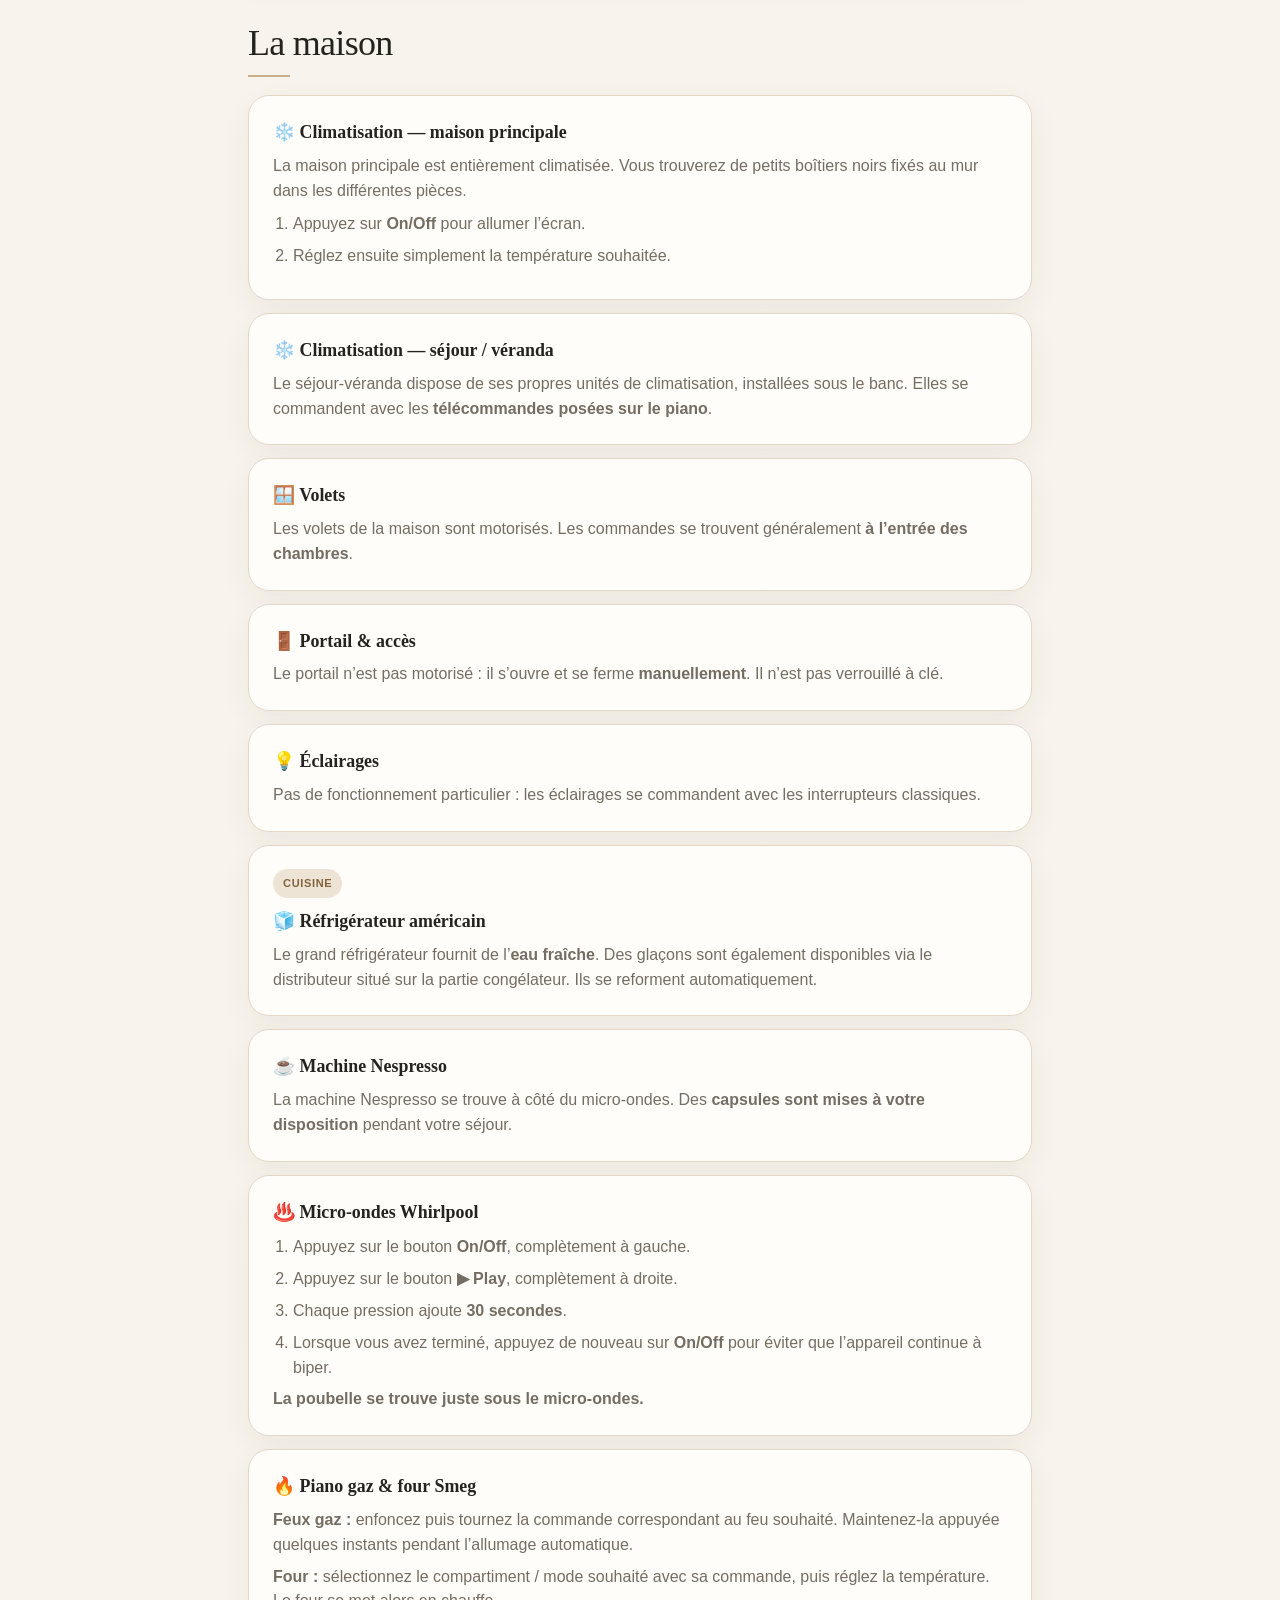
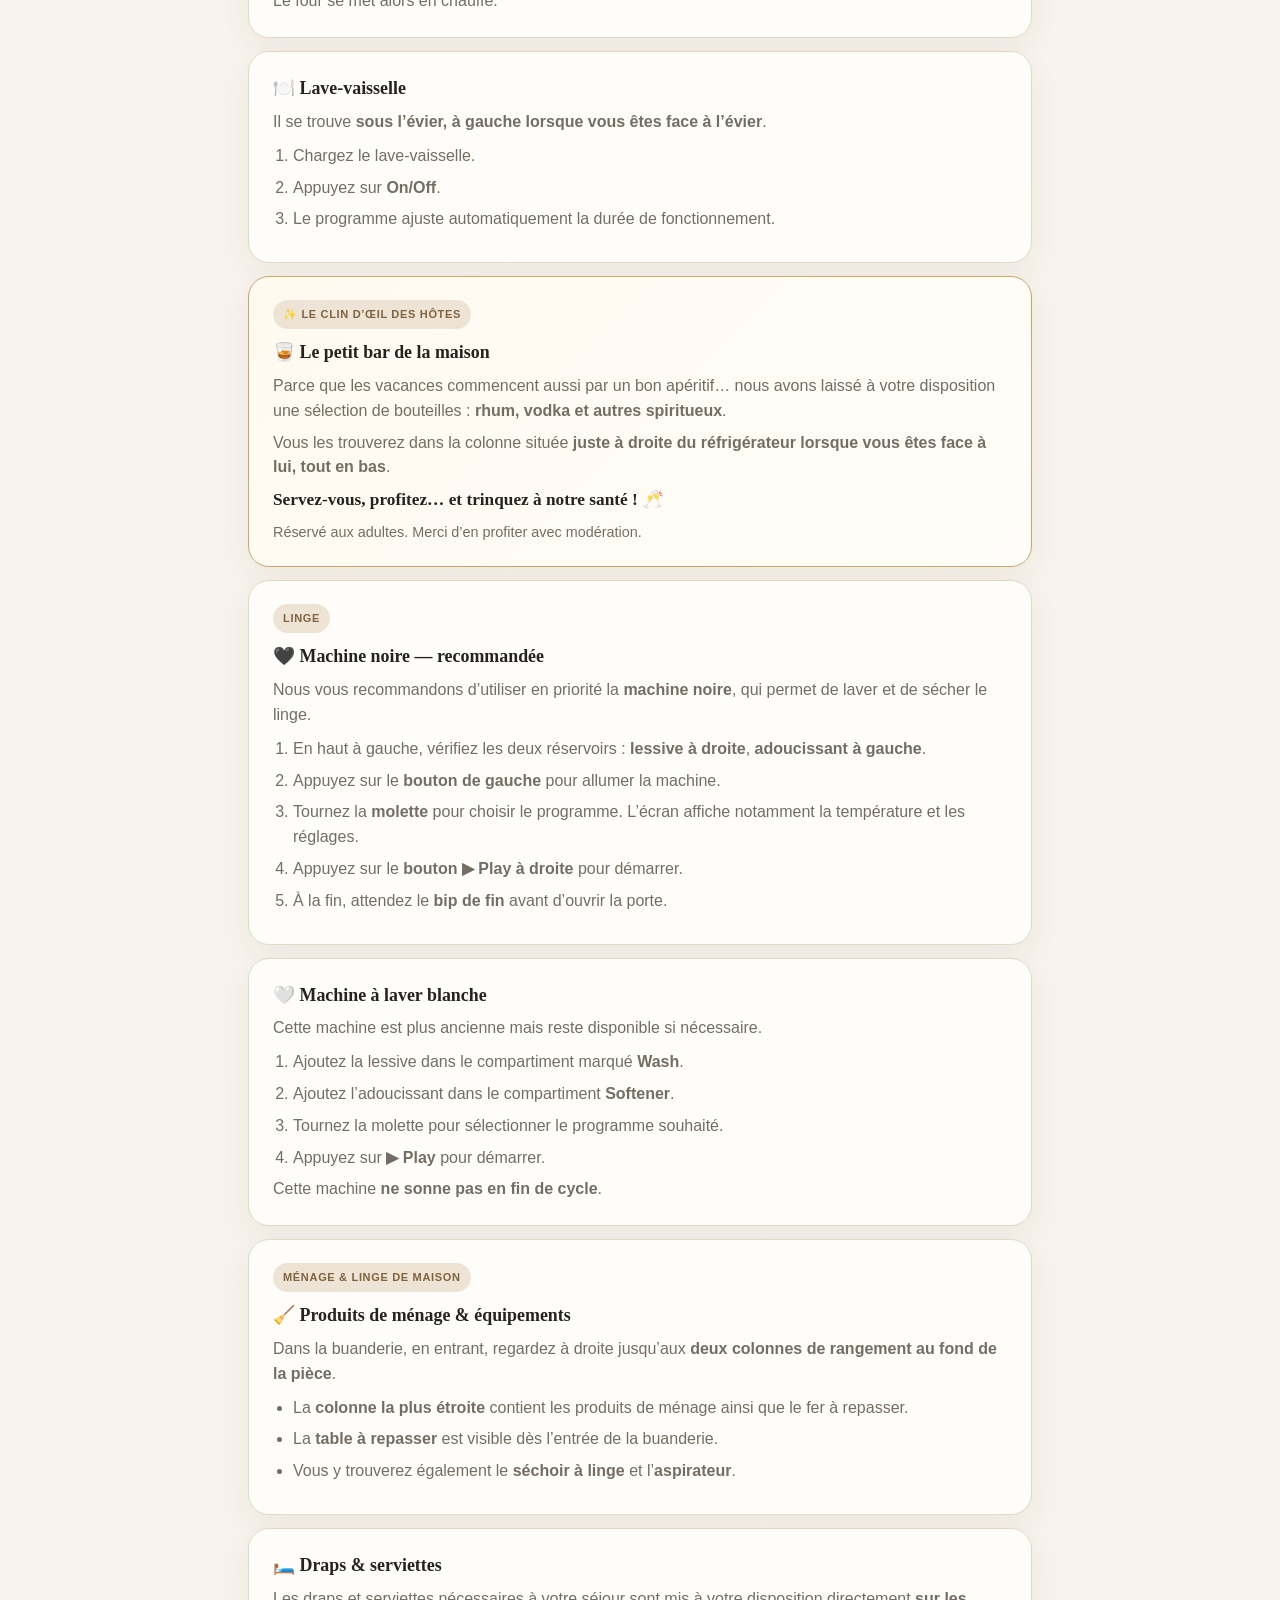
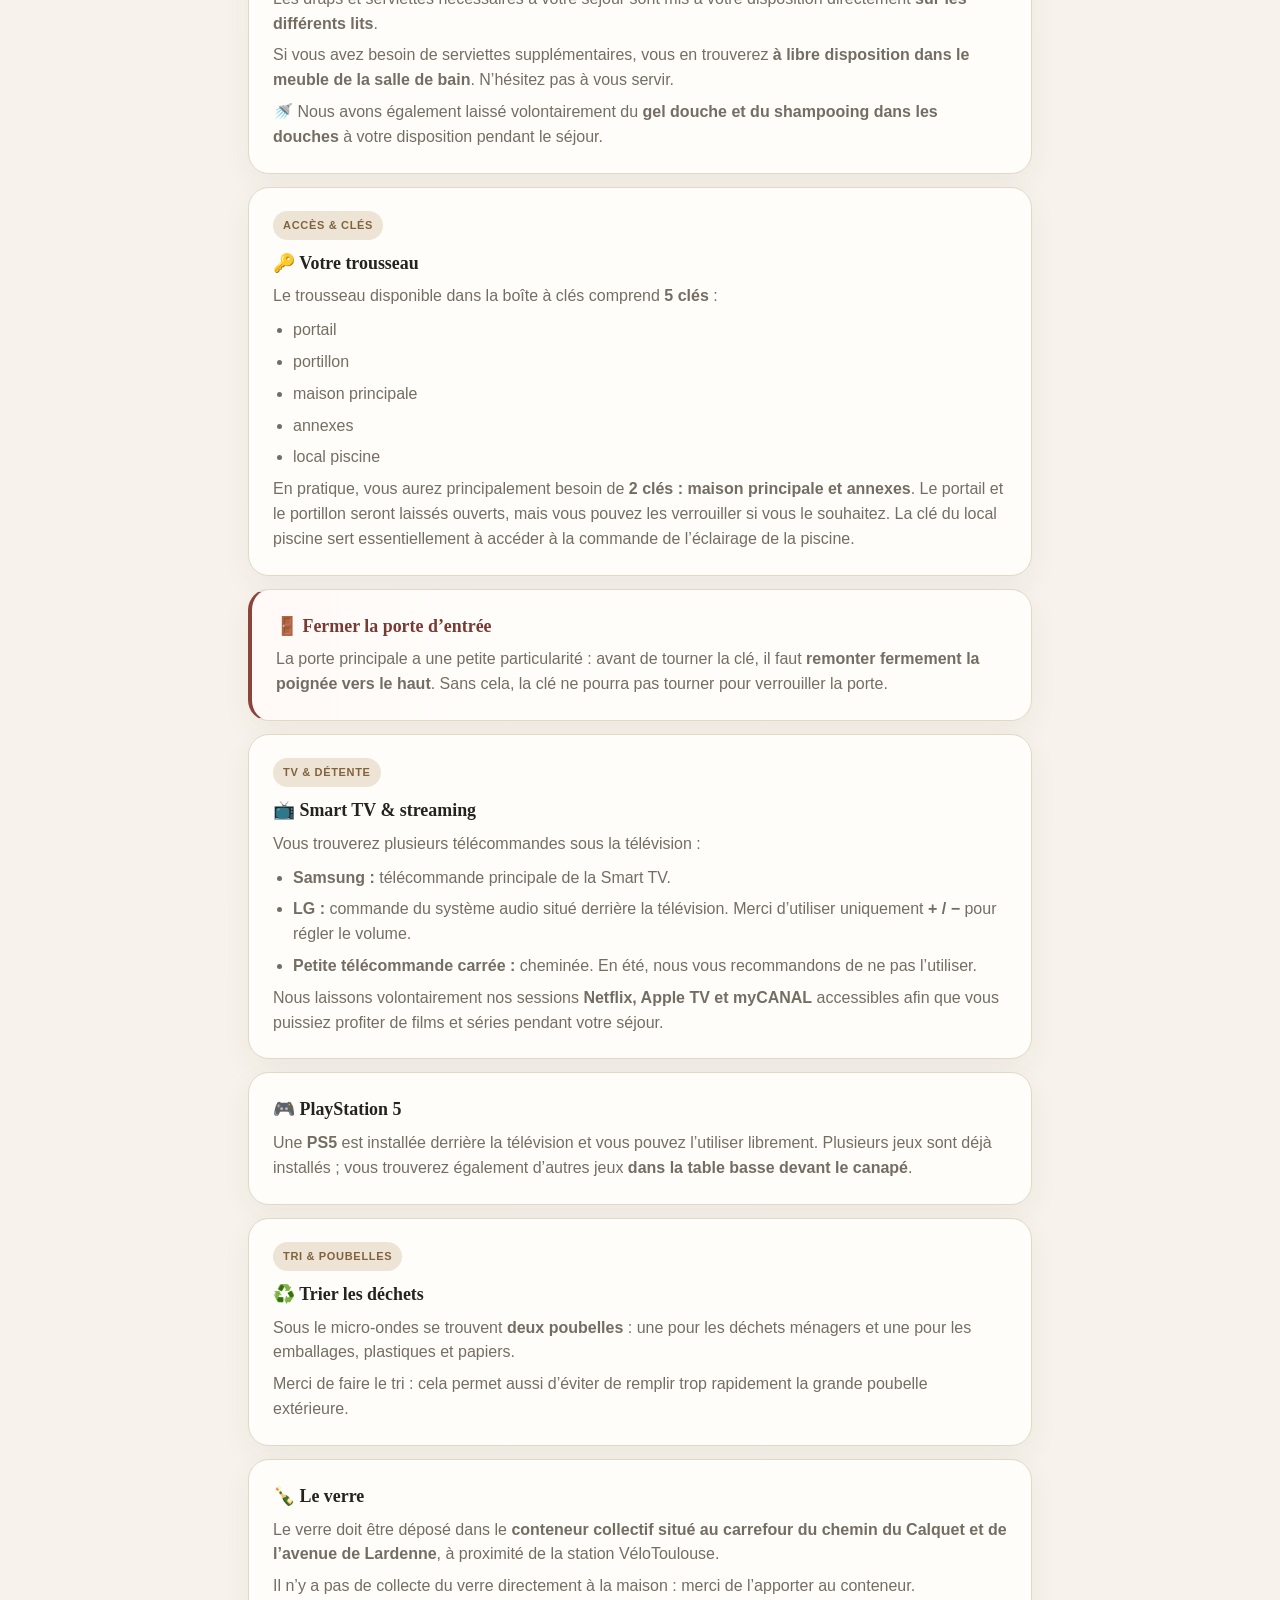
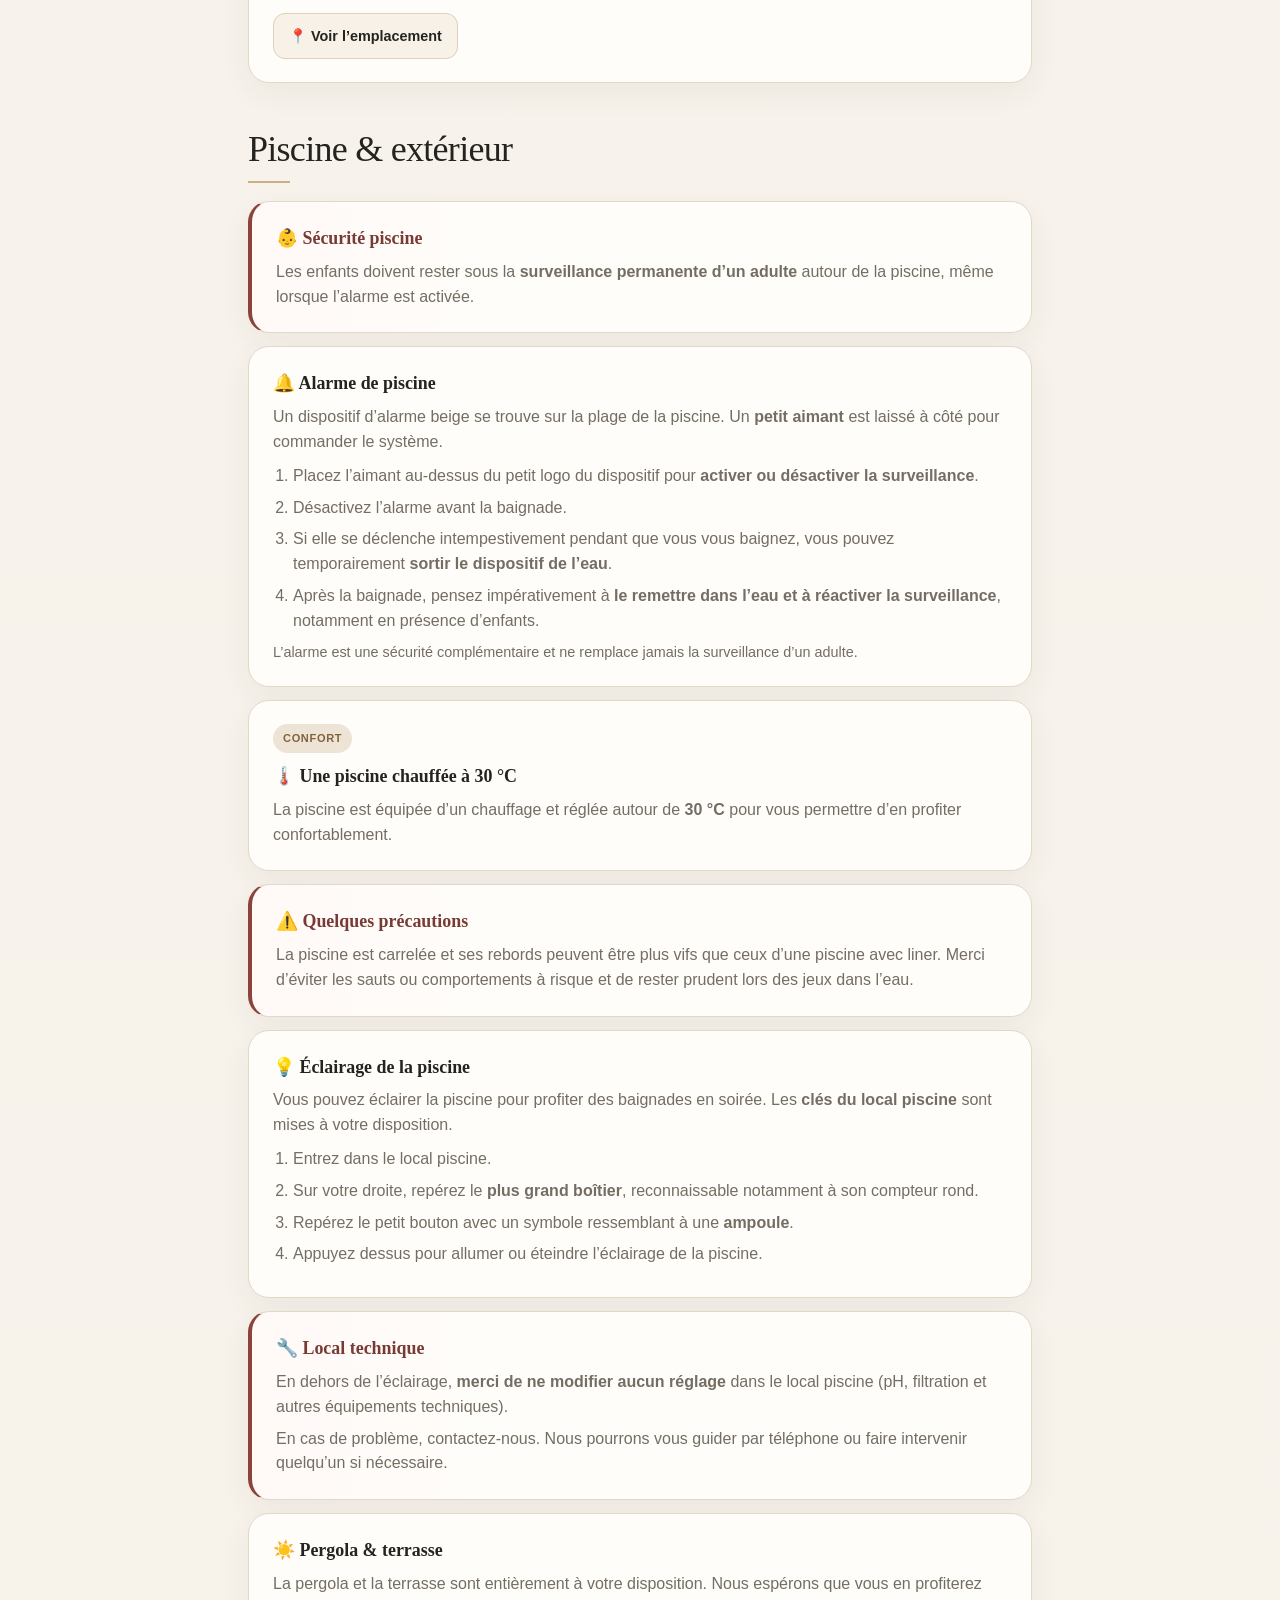
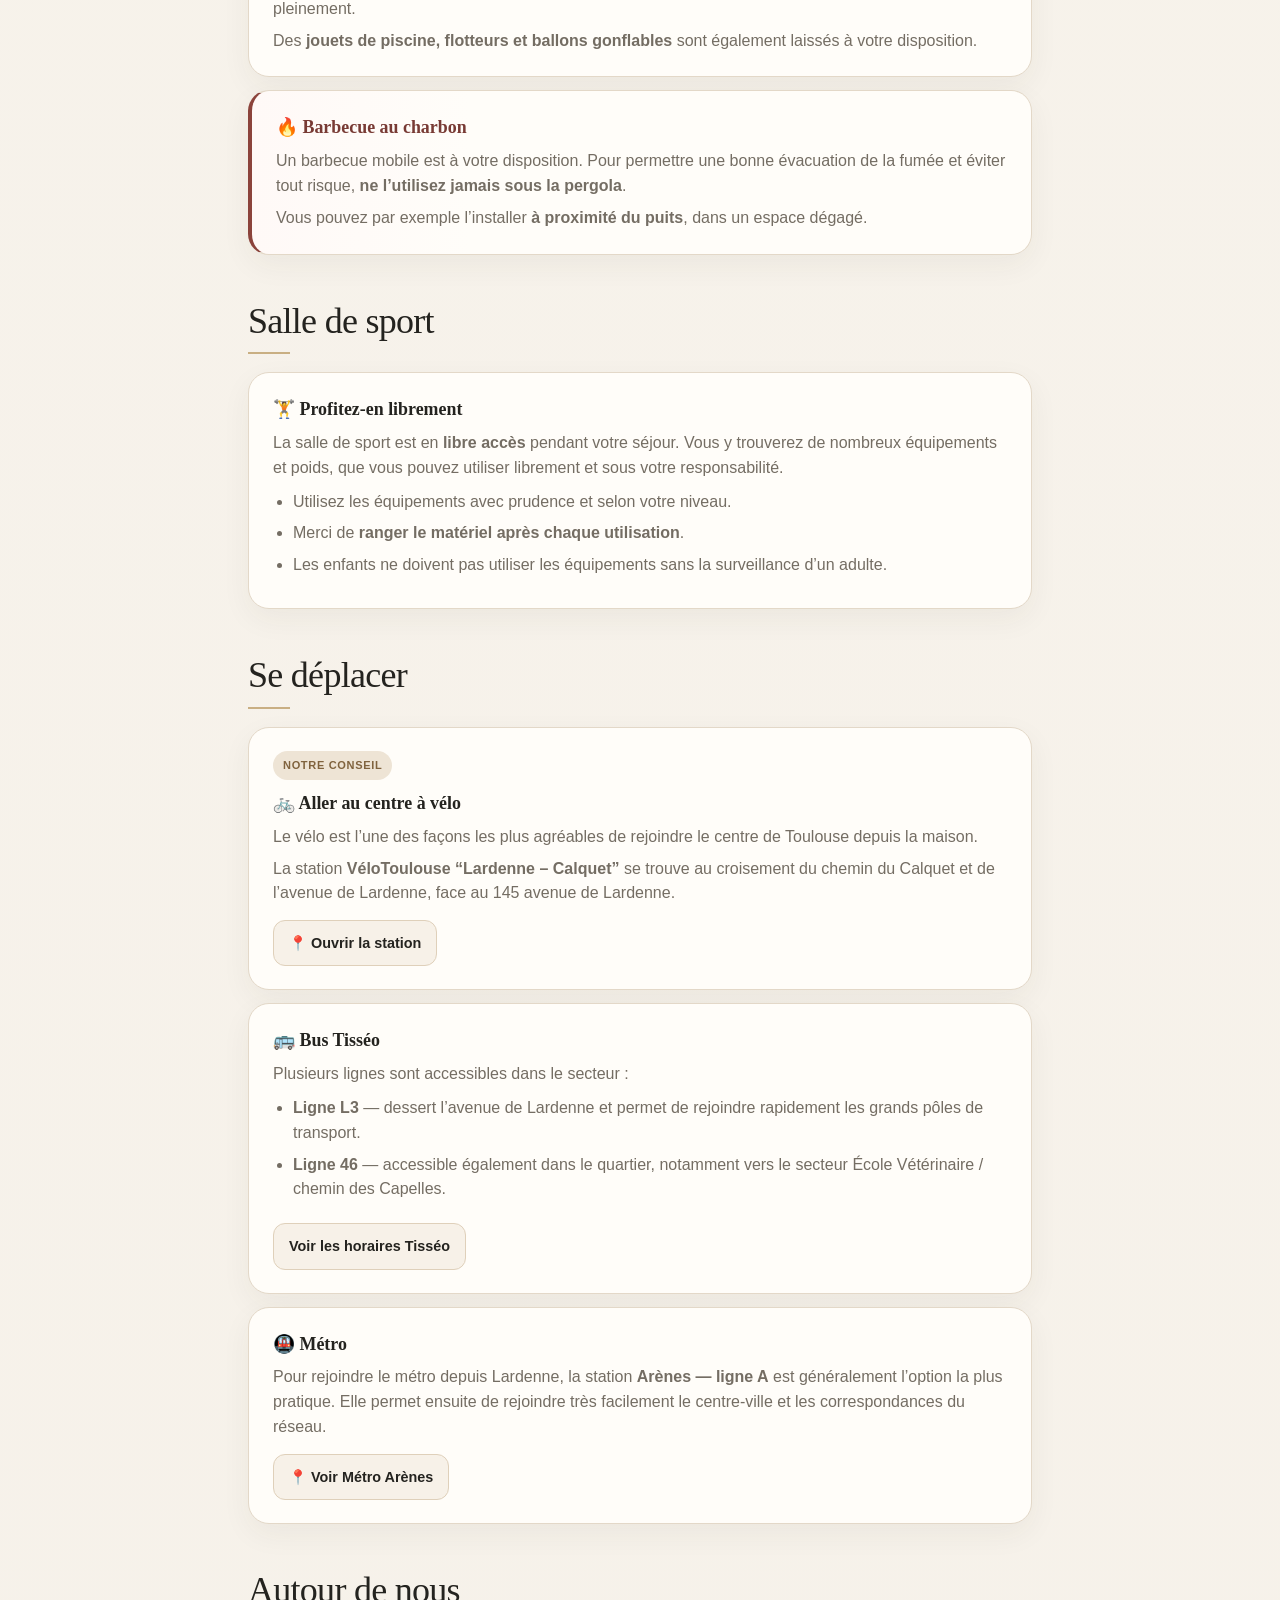
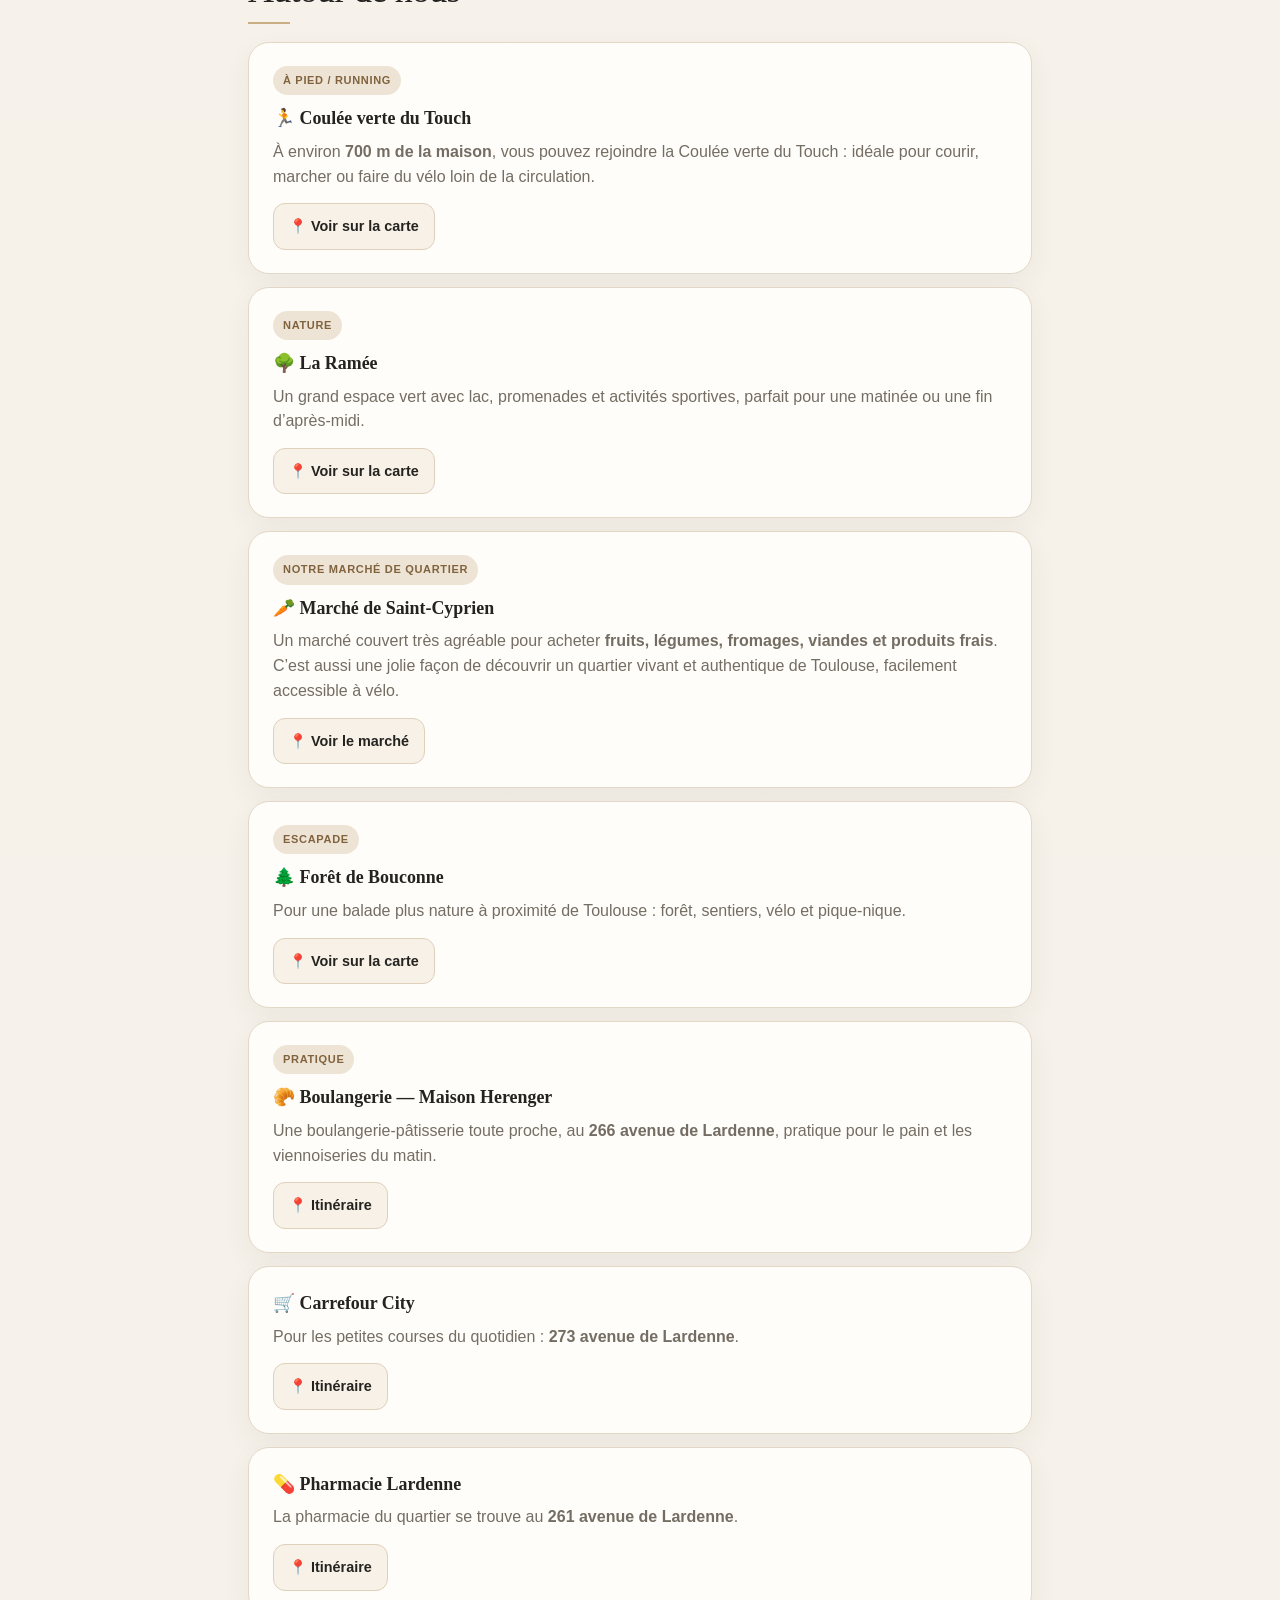
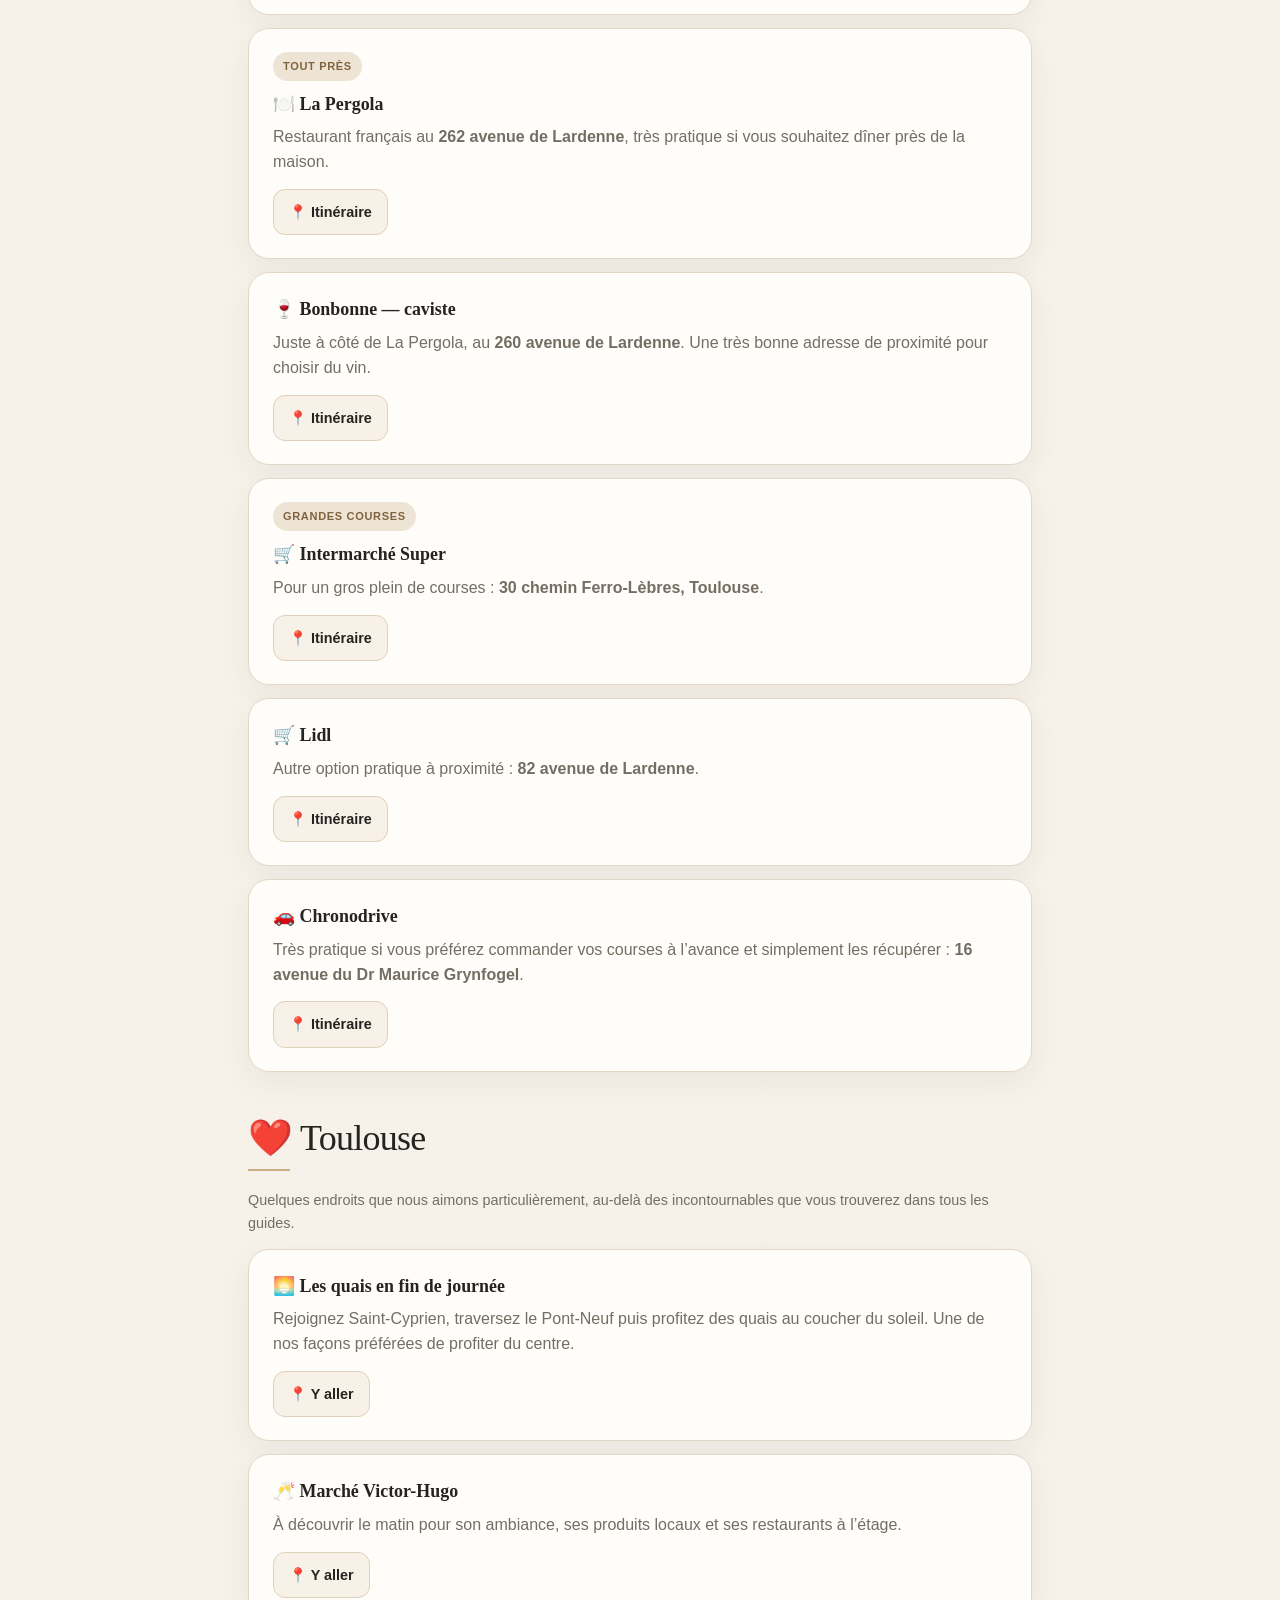
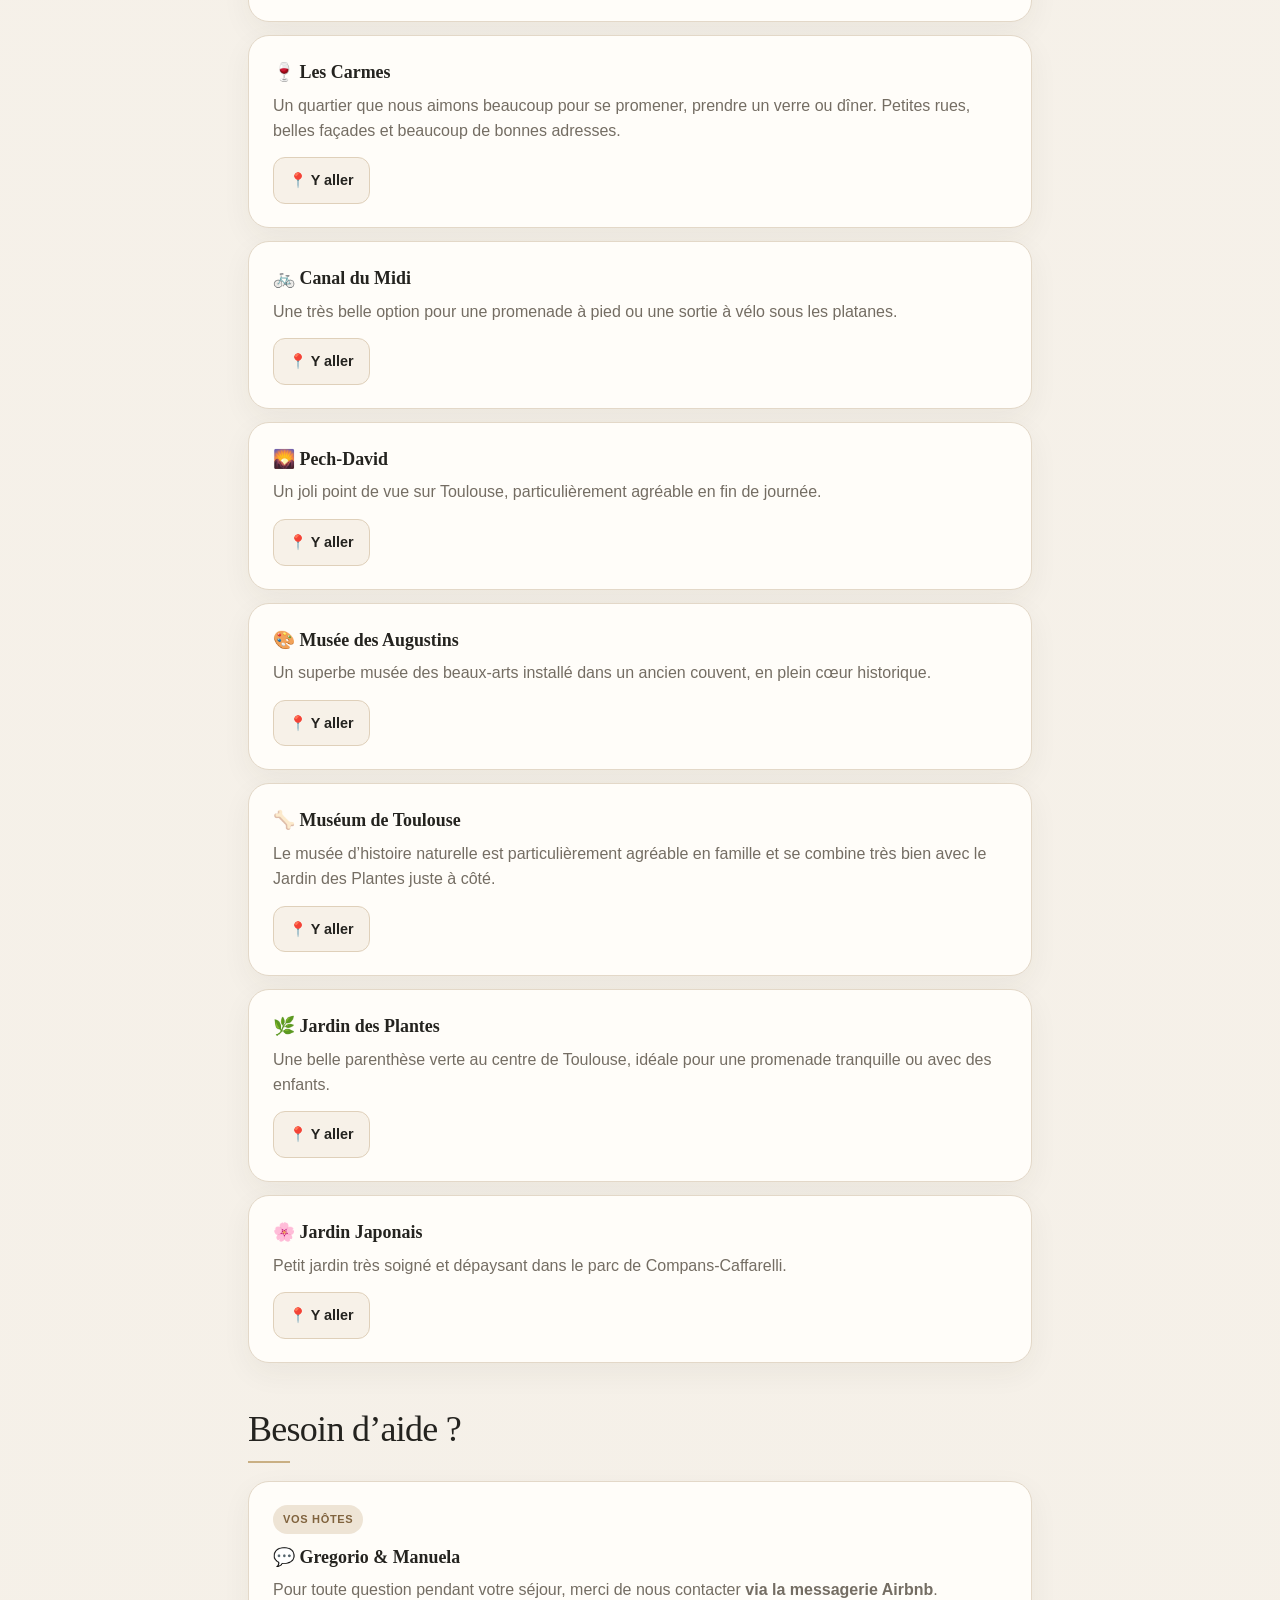
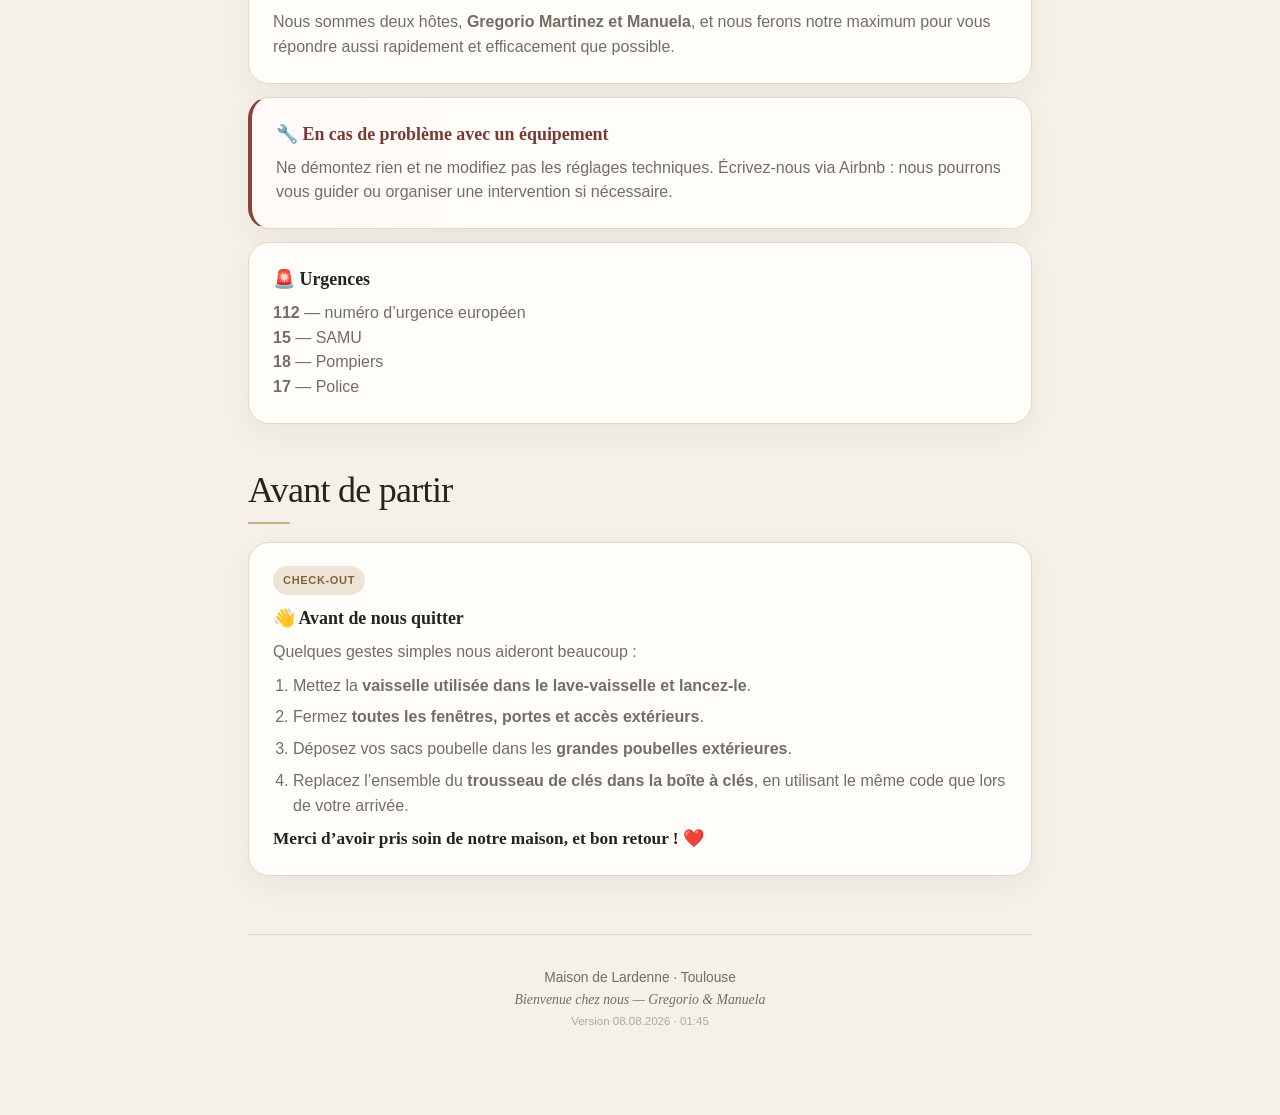
==== commit 0a634ca5: "Make mobile search visibly filter matching cards" ====
--- a/maison-du-calquet/index.html
+++ b/maison-du-calquet/index.html
@@ -1 +1 @@
-<!DOCTYPE html><html lang="fr"><head><meta charset="UTF-8"><meta name="viewport" content="width=device-width,initial-scale=1"><meta name="theme-color" content="#f2eee7"><meta name="description" content="Guide digital de la Maison de Lardenne, Toulousaine d’exception de 1845 à Toulouse."><title>Maison de Lardenne — Guide</title><link rel="stylesheet" href="style.css?v=20260808-6"></head><body id="top"><div class="wrap"><header class="hero"><div class="eyebrow">Toulousaine d’exception · 1845</div><h1>Maison de Lardenne</h1><p class="subtitle">Bienvenue dans une Toulousaine d’exception datant de 1845, pensée aujourd’hui comme une grande maison de famille ouverte sur son jardin, sa piscine et ses espaces de vie. Ce guide vous accompagne pour profiter pleinement de la maison et découvrir Toulouse comme si vous y habitiez.</p><div class="hero-card"><strong>📍 21 chemin du Calquet, Toulouse</strong><span class="note">Gardez cette page ouverte pendant votre séjour : toutes les informations utiles sont regroupées ici.</span></div></header><div class="search"><input id="searchInput" type="search" placeholder="🔎 Rechercher : Wi-Fi, piscine, vélo, poubelles…" aria-label="Rechercher dans le guide"></div><nav class="grid" id="mainNav"><a class="tile" href="#essentiel"><span class="icon">👋</span><b>À votre arrivée</b></a><a class="tile" href="#maison"><span class="icon">🏡</span><b>La maison</b></a><a class="tile" href="#piscine"><span class="icon">🏊</span><b>Piscine & extérieur</b></a><a class="tile" href="#sport"><span class="icon">🏋️</span><b>Salle de sport</b></a><a class="tile" href="#deplacements"><span class="icon">🚲</span><b>Se déplacer</b></a><a class="tile" href="#autour"><span class="icon">📍</span><b>Autour de nous</b></a><a class="tile" href="#toulouse"><span class="icon">❤️</span><b>Toulouse</b></a><a class="tile" href="#urgence"><span class="icon">🆘</span><b>Besoin d’aide</b></a><a class="tile" href="#depart"><span class="icon">👋</span><b>Avant de partir</b></a></nav><main id="content"><div class="section-slot" data-section="essentiel"></div><div class="section-slot" data-section="maison"></div><div class="section-slot" data-section="piscine"></div><div class="section-slot" data-section="sport"></div><div class="section-slot" data-section="deplacements"></div><div class="section-slot" data-section="autour"></div><div class="section-slot" data-section="toulouse"></div><div class="section-slot" data-section="urgence"></div><div class="section-slot" data-section="depart"></div></main><div class="footer">Maison de Lardenne · Toulouse<br><span style="font-family:Georgia,serif;font-style:italic">Bienvenue chez nous — Gregorio & Manuela</span><br><span style="font-size:.72rem;opacity:.55">Version 08.08.2026 · 01:20</span></div></div><a class="backtop" href="#top" aria-label="Retour en haut">↑</a><script>(function(){const ids=['essentiel','maison','piscine','sport','deplacements','autour','toulouse','urgence','depart'];const norm=s=>(s||'').normalize('NFD').replace(/[\u0300-\u036f]/g,'').toLowerCase().trim();let ready=false;async function load(){for(const id of ids){const slot=document.querySelector('.section-slot[data-section="'+id+'"]');try{const r=await fetch('./'+id+'.html?v=20260808-6',{cache:'no-store'});if(!r.ok)throw new Error(String(r.status));slot.outerHTML=await r.text();}catch(e){slot.innerHTML='<section id="'+id+'"><div class="card"><p>Cette rubrique n’a pas pu être chargée. Rechargez la page.</p></div></section>';}}ready=true;runSearch();if(location.hash){setTimeout(()=>go(location.hash.slice(1)),50);}}function go(id){const el=document.getElementById(id);if(el){el.scrollIntoView({behavior:'smooth',block:'start'});history.replaceState(null,'','#'+id);}else if(!ready){setTimeout(()=>go(id),120);}}document.getElementById('mainNav').addEventListener('click',e=>{const a=e.target.closest('a[href^="#"]');if(!a)return;e.preventDefault();go(a.getAttribute('href').slice(1));});document.querySelector('.backtop').addEventListener('click',e=>{e.preventDefault();window.scrollTo({top:0,behavior:'smooth'});});const input=document.getElementById('searchInput');function runSearch(){if(!ready)return;const q=norm(input.value);document.querySelectorAll('main section').forEach(section=>{const cards=[...section.querySelectorAll('.card')];if(!q){section.classList.remove('hidden');cards.forEach(c=>c.classList.remove('hidden'));return;}let found=false;cards.forEach(c=>{const text=norm(c.innerText+' '+(section.dataset.search||''));const ok=text.includes(q);c.classList.toggle('hidden',!ok);if(ok)found=true;});const title=norm(section.querySelector('h2')?.innerText||'');if(title.includes(q)){cards.forEach(c=>c.classList.remove('hidden'));found=true;}section.classList.toggle('hidden',!found);});}input.addEventListener('input',runSearch);input.addEventListener('search',runSearch);load();})();</script></body></html>+<!DOCTYPE html><html lang="fr"><head><meta charset="UTF-8"><meta name="viewport" content="width=device-width,initial-scale=1"><meta name="theme-color" content="#f2eee7"><meta name="description" content="Guide digital de la Maison de Lardenne, Toulousaine d’exception de 1845 à Toulouse."><title>Maison de Lardenne — Guide</title><link rel="stylesheet" href="style.css?v=20260808-7"><style>#searchStatus{font-size:.82rem;color:#746d63;padding:0 4px 8px;display:none}.searching #mainNav{display:none}.searching main{margin-top:18px}</style></head><body id="top"><div class="wrap"><header class="hero"><div class="eyebrow">Toulousaine d’exception · 1845</div><h1>Maison de Lardenne</h1><p class="subtitle">Bienvenue dans une Toulousaine d’exception datant de 1845, pensée aujourd’hui comme une grande maison de famille ouverte sur son jardin, sa piscine et ses espaces de vie. Ce guide vous accompagne pour profiter pleinement de la maison et découvrir Toulouse comme si vous y habitiez.</p><div class="hero-card"><strong>📍 21 chemin du Calquet, Toulouse</strong><span class="note">Gardez cette page ouverte pendant votre séjour : toutes les informations utiles sont regroupées ici.</span></div></header><div class="search"><input id="searchInput" type="search" autocomplete="off" autocorrect="off" placeholder="🔎 Rechercher : Wi-Fi, piscine, vélo, poubelles…" aria-label="Rechercher dans le guide"><div id="searchStatus"></div></div><nav class="grid" id="mainNav"><a class="tile" href="#essentiel"><span class="icon">👋</span><b>À votre arrivée</b></a><a class="tile" href="#maison"><span class="icon">🏡</span><b>La maison</b></a><a class="tile" href="#piscine"><span class="icon">🏊</span><b>Piscine & extérieur</b></a><a class="tile" href="#sport"><span class="icon">🏋️</span><b>Salle de sport</b></a><a class="tile" href="#deplacements"><span class="icon">🚲</span><b>Se déplacer</b></a><a class="tile" href="#autour"><span class="icon">📍</span><b>Autour de nous</b></a><a class="tile" href="#toulouse"><span class="icon">❤️</span><b>Toulouse</b></a><a class="tile" href="#urgence"><span class="icon">🆘</span><b>Besoin d’aide</b></a><a class="tile" href="#depart"><span class="icon">👋</span><b>Avant de partir</b></a></nav><main id="content"><div class="section-slot" data-section="essentiel"></div><div class="section-slot" data-section="maison"></div><div class="section-slot" data-section="piscine"></div><div class="section-slot" data-section="sport"></div><div class="section-slot" data-section="deplacements"></div><div class="section-slot" data-section="autour"></div><div class="section-slot" data-section="toulouse"></div><div class="section-slot" data-section="urgence"></div><div class="section-slot" data-section="depart"></div></main><div class="footer">Maison de Lardenne · Toulouse<br><span style="font-family:Georgia,serif;font-style:italic">Bienvenue chez nous — Gregorio & Manuela</span><br><span style="font-size:.72rem;opacity:.55">Version 08.08.2026 · 01:45</span></div></div><a class="backtop" href="#top" aria-label="Retour en haut">↑</a><script>(function(){const ids=['essentiel','maison','piscine','sport','deplacements','autour','toulouse','urgence','depart'];const norm=s=>(s||'').normalize('NFD').replace(/[\u0300-\u036f]/g,'').toLowerCase().trim();let ready=false;async function load(){for(const id of ids){const slot=document.querySelector('.section-slot[data-section="'+id+'"]');try{const r=await fetch('./'+id+'.html?v=20260808-7',{cache:'no-store'});if(!r.ok)throw new Error(String(r.status));slot.outerHTML=await r.text();}catch(e){slot.innerHTML='<section id="'+id+'"><div class="card"><p>Cette rubrique n’a pas pu être chargée. Rechargez la page.</p></div></section>';}}ready=true;runSearch();if(location.hash){setTimeout(()=>go(location.hash.slice(1)),50);}}function go(id){const el=document.getElementById(id);if(el){el.scrollIntoView({behavior:'smooth',block:'start'});history.replaceState(null,'','#'+id);}else if(!ready){setTimeout(()=>go(id),120);}}document.getElementById('mainNav').addEventListener('click',e=>{const a=e.target.closest('a[href^="#"]');if(!a)return;e.preventDefault();go(a.getAttribute('href').slice(1));});document.querySelector('.backtop').addEventListener('click',e=>{e.preventDefault();window.scrollTo({top:0,behavior:'smooth'});});const input=document.getElementById('searchInput');const status=document.getElementById('searchStatus');function runSearch(){if(!ready)return;const q=norm(input.value);document.body.classList.toggle('searching',!!q);let matches=0;document.querySelectorAll('main section').forEach(section=>{const cards=[...section.querySelectorAll('.card')];if(!q){section.classList.remove('hidden');cards.forEach(c=>c.classList.remove('hidden'));return;}const sectionTitle=norm(section.querySelector('h2')?.textContent||'');const sectionKeywords=norm(section.dataset.search||'');let found=false;cards.forEach(c=>{const cardText=norm(c.textContent||'');const ok=cardText.includes(q)||(sectionTitle.includes(q)&&cardText.length>0);c.classList.toggle('hidden',!ok);if(ok){found=true;matches++;}});if(!found&&sectionKeywords.includes(q)){cards.forEach(c=>c.classList.remove('hidden'));found=cards.length>0;matches+=cards.length;}section.classList.toggle('hidden',!found);});if(q){status.style.display='block';status.textContent=matches?matches+' résultat'+(matches>1?'s':'')+' trouvé'+(matches>1?'s':''):'Aucun résultat — essayez un autre mot';}else{status.style.display='none';status.textContent='';}}['input','keyup','change','search'].forEach(evt=>input.addEventListener(evt,runSearch));load();})();</script></body></html>
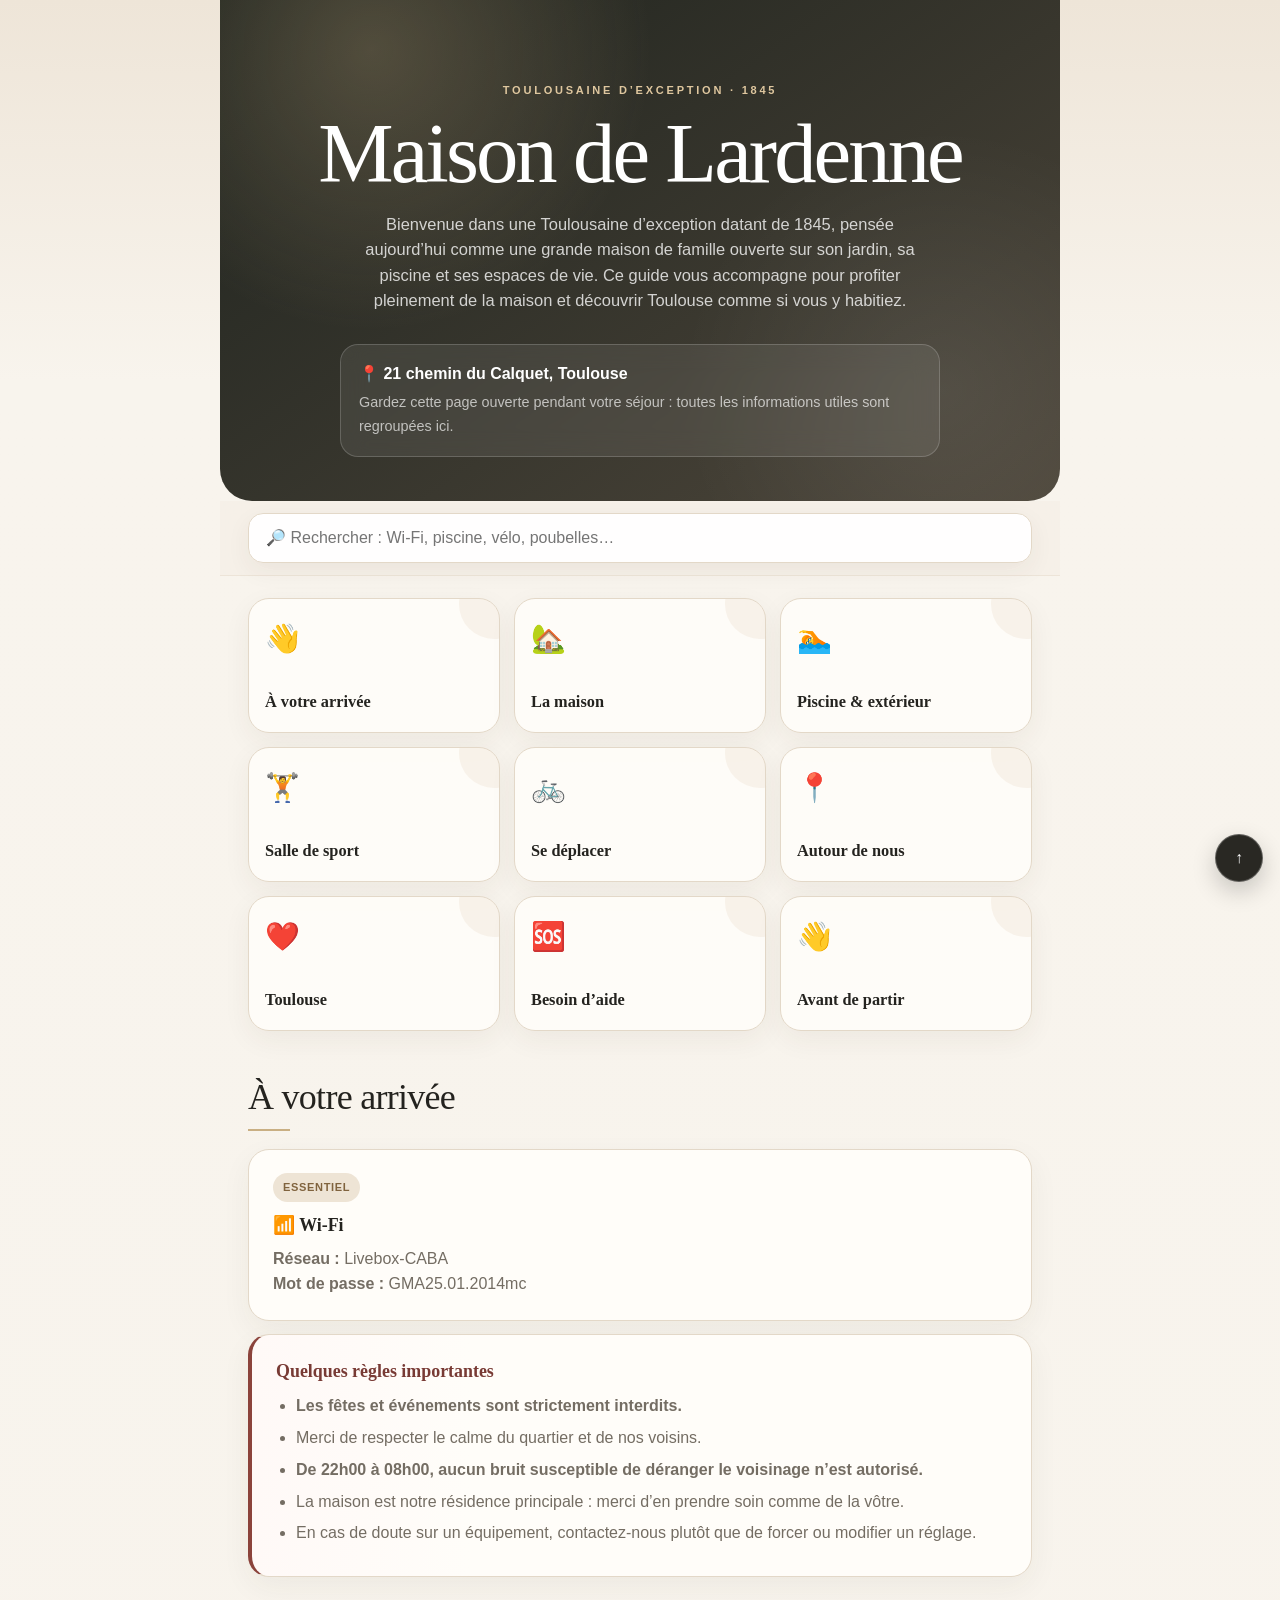
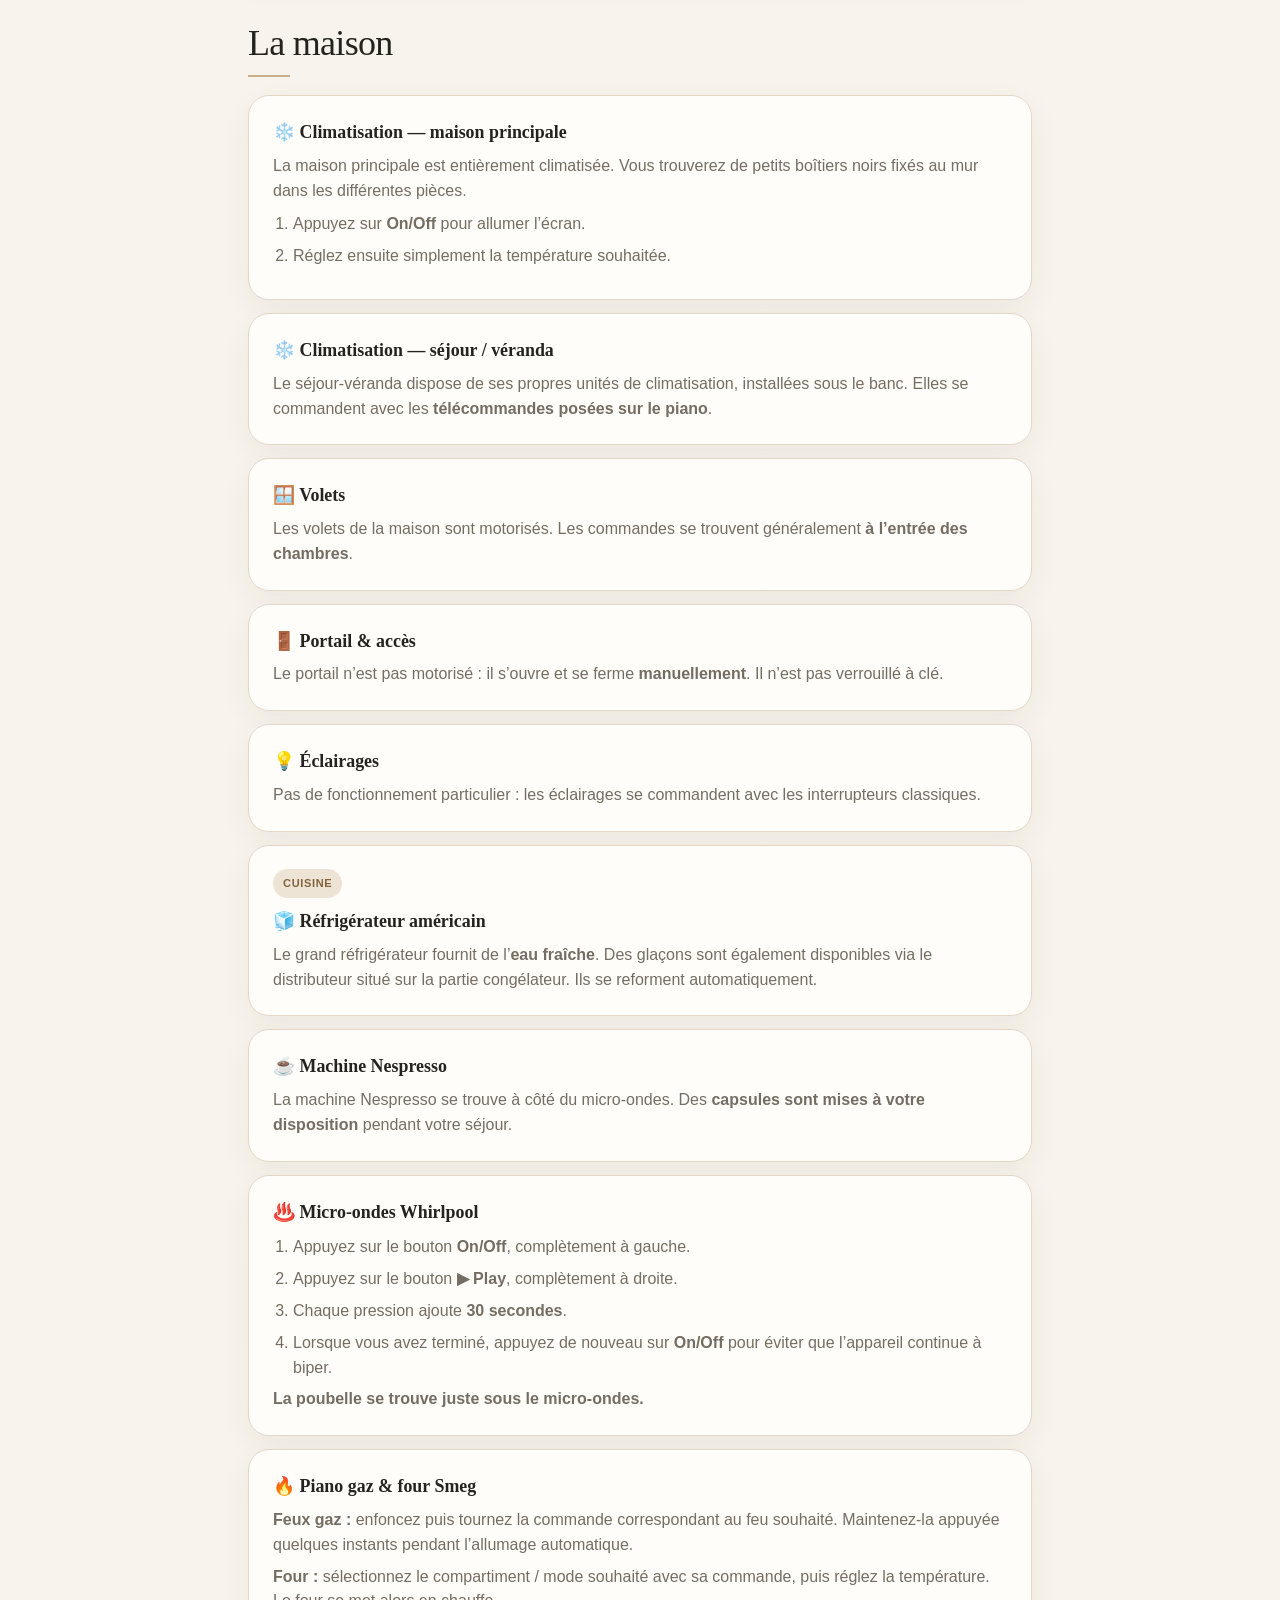
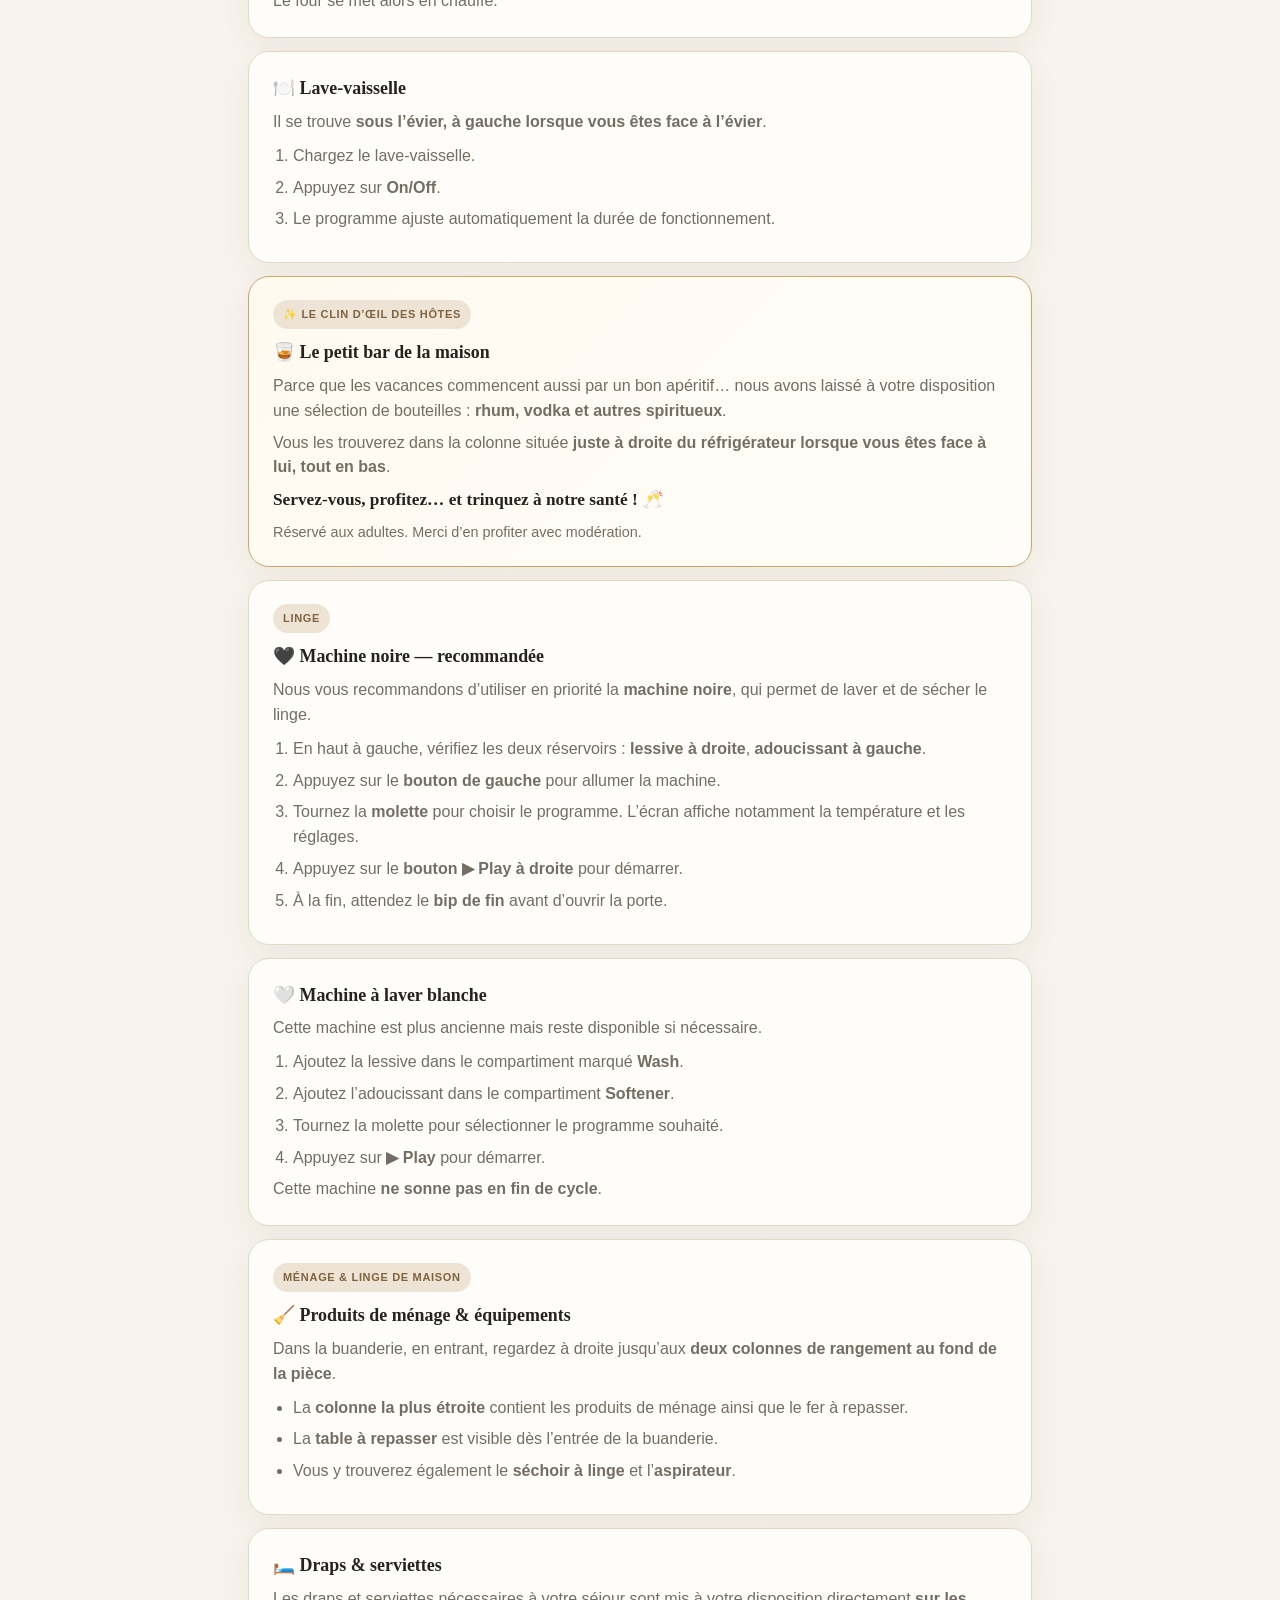
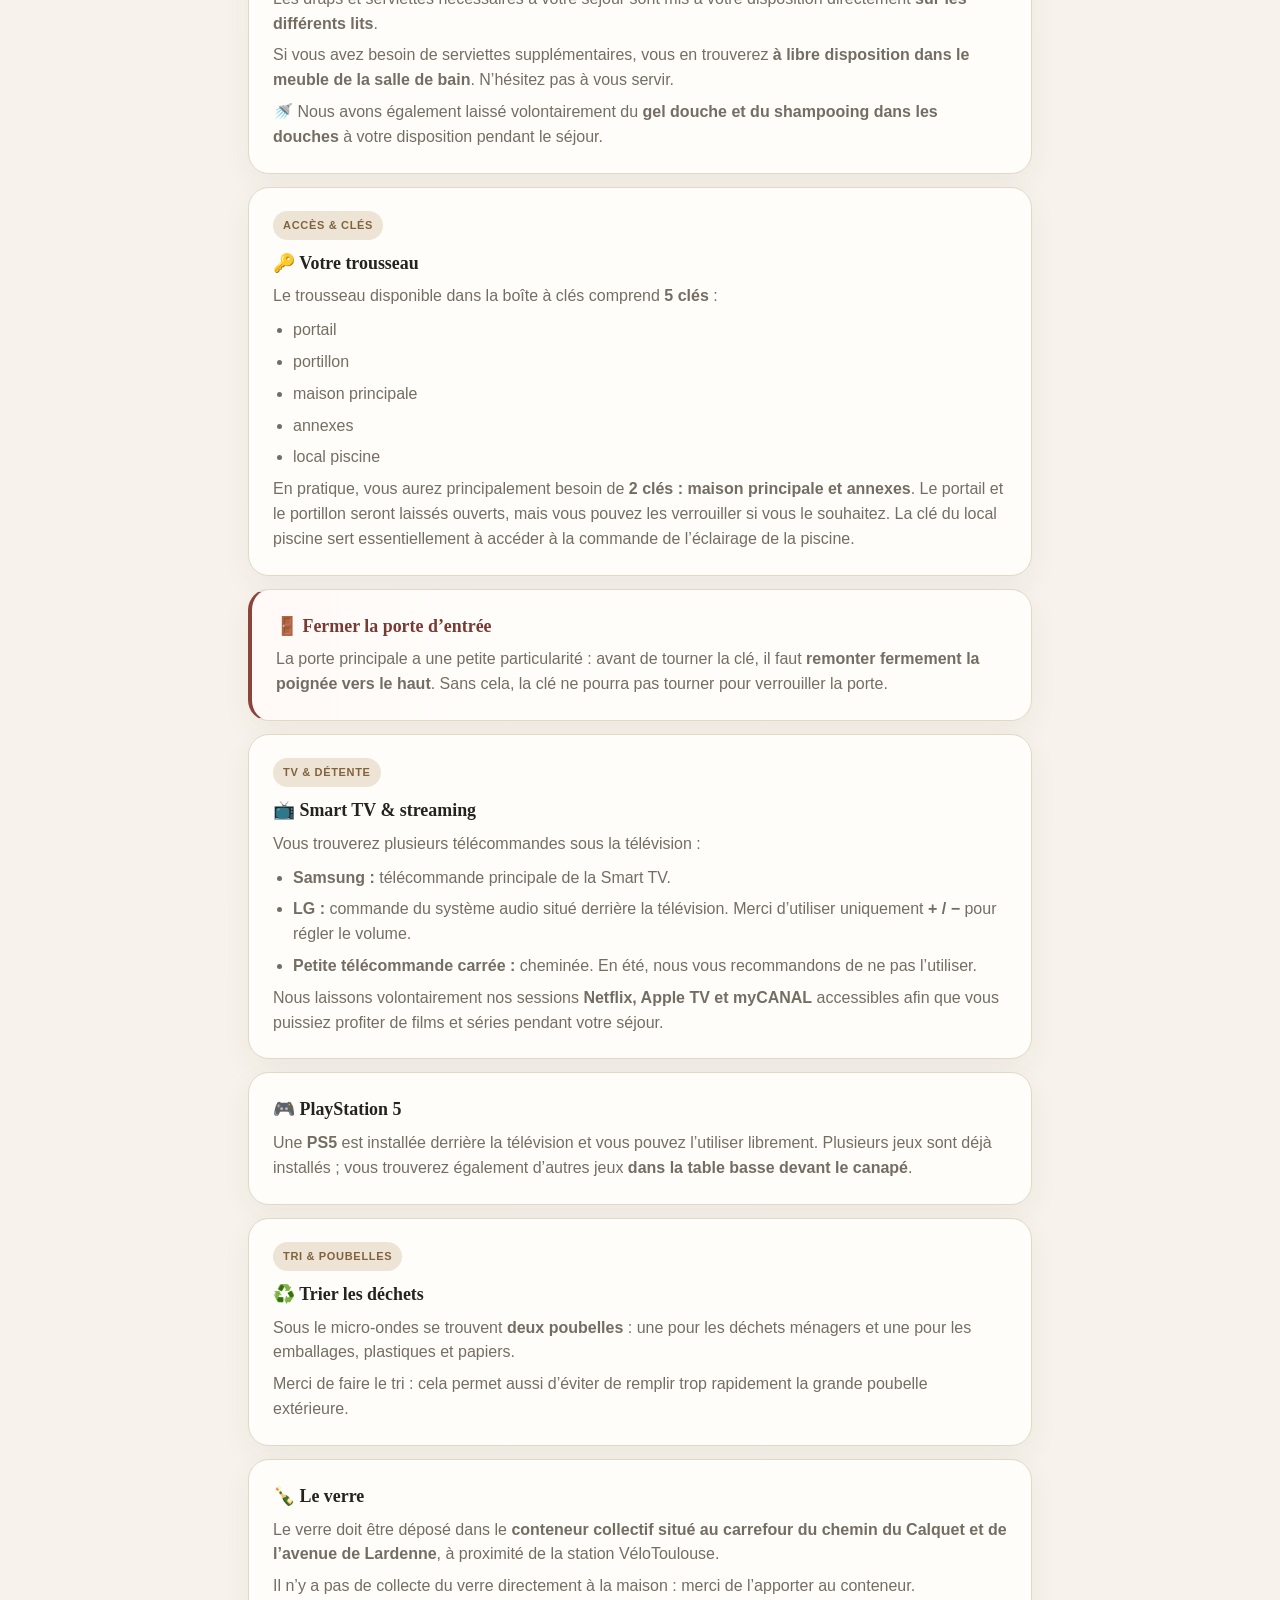
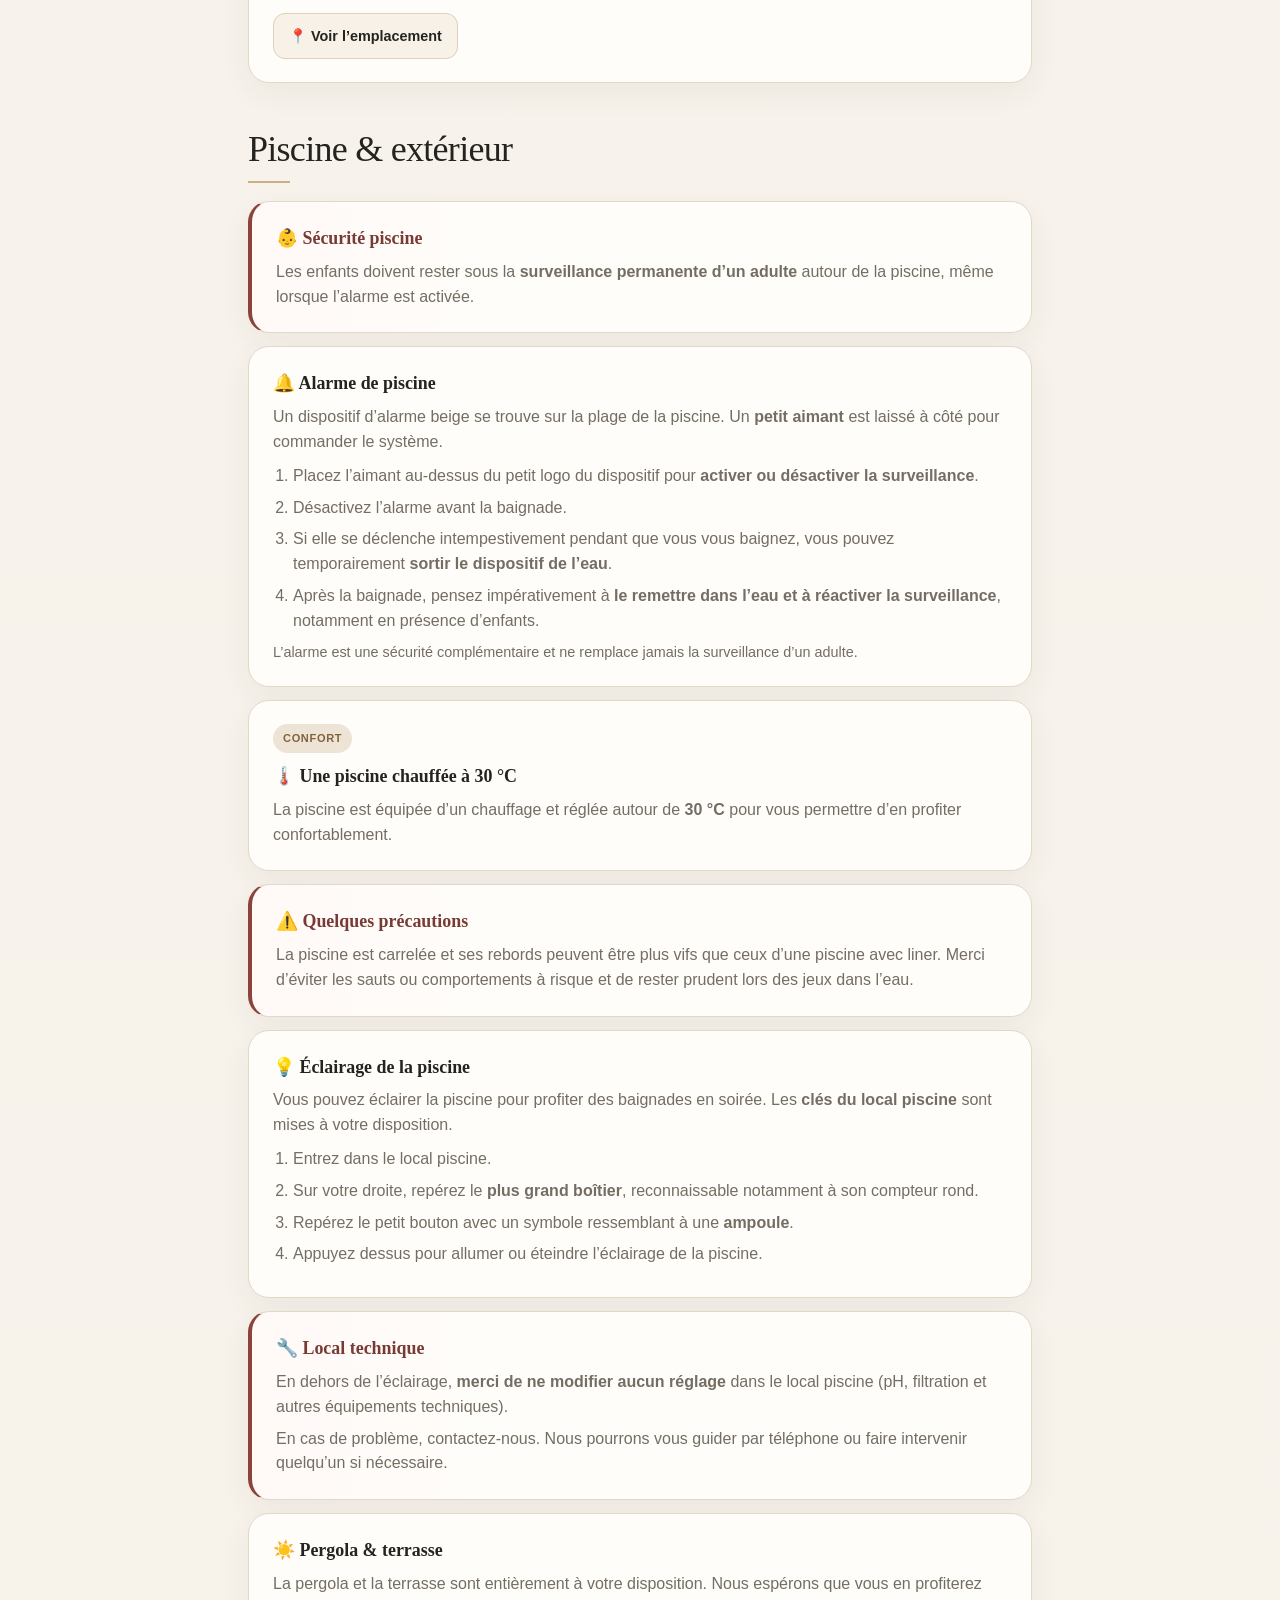
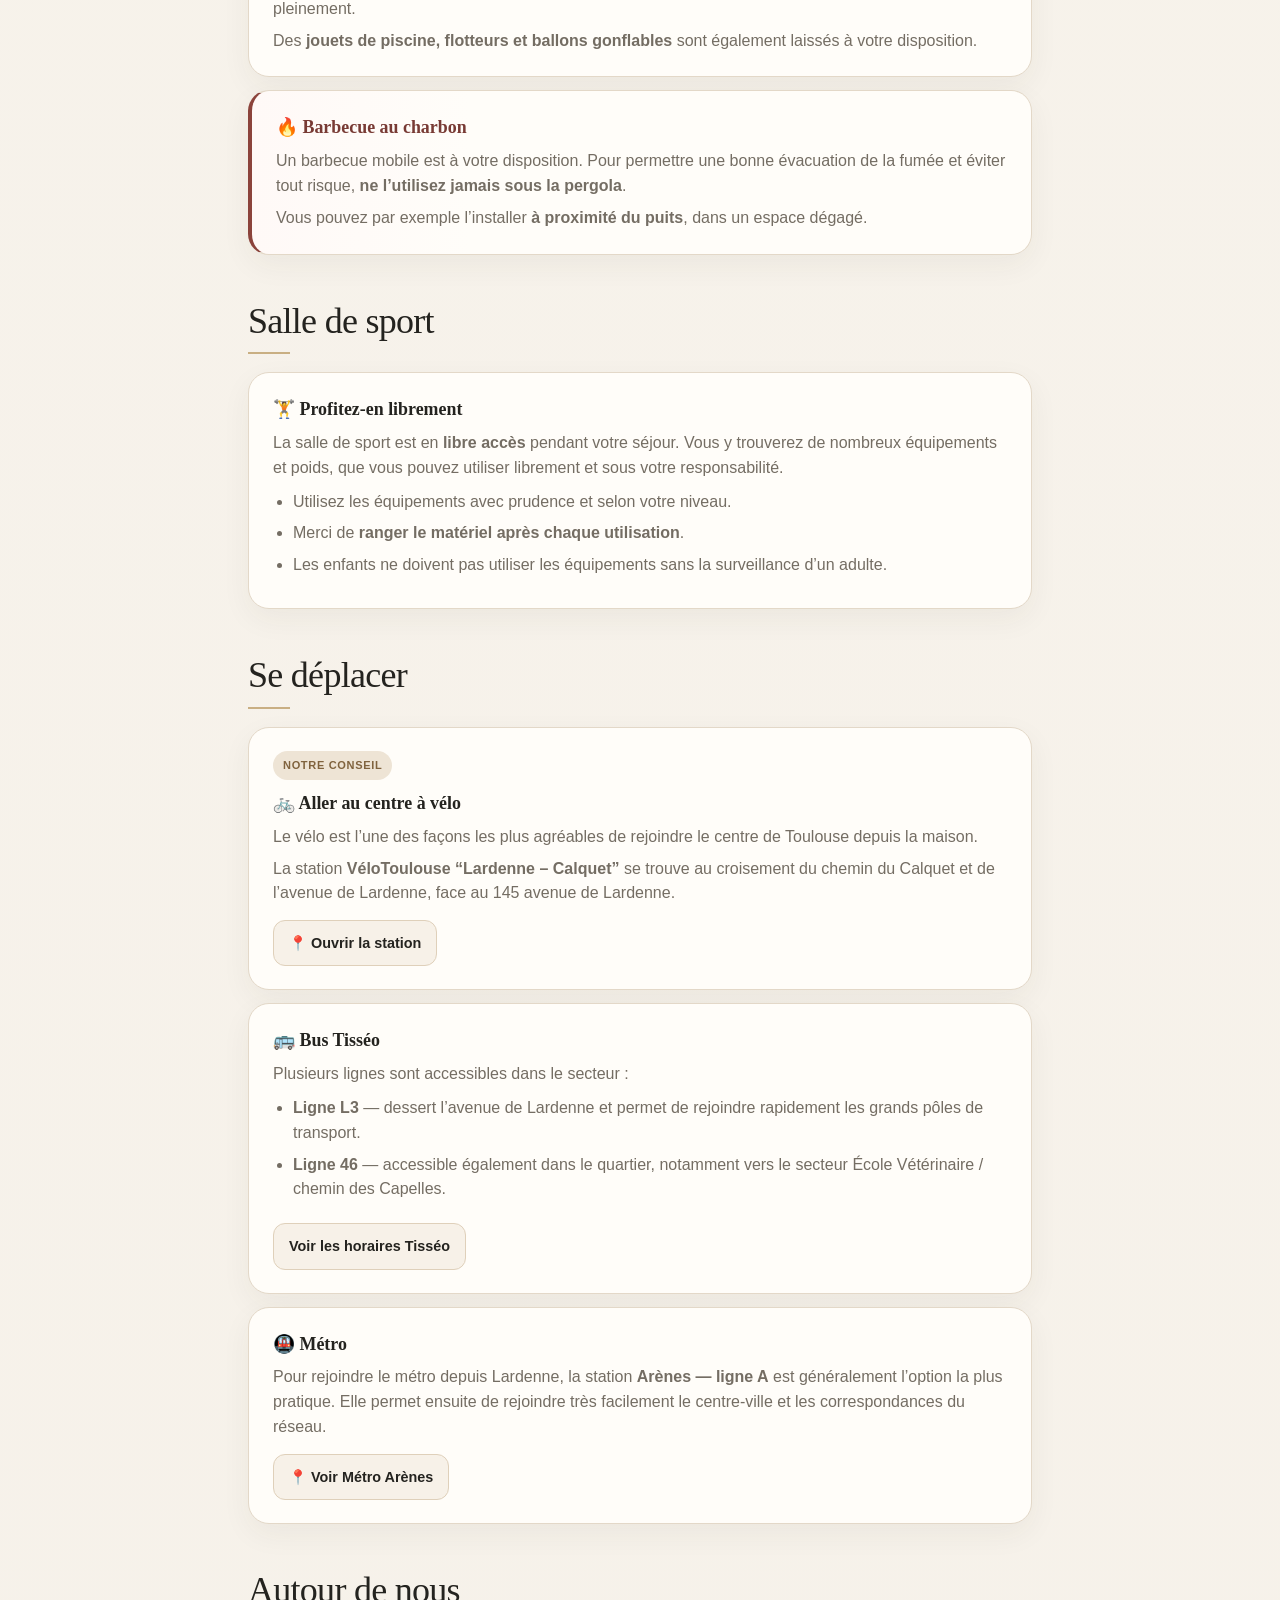
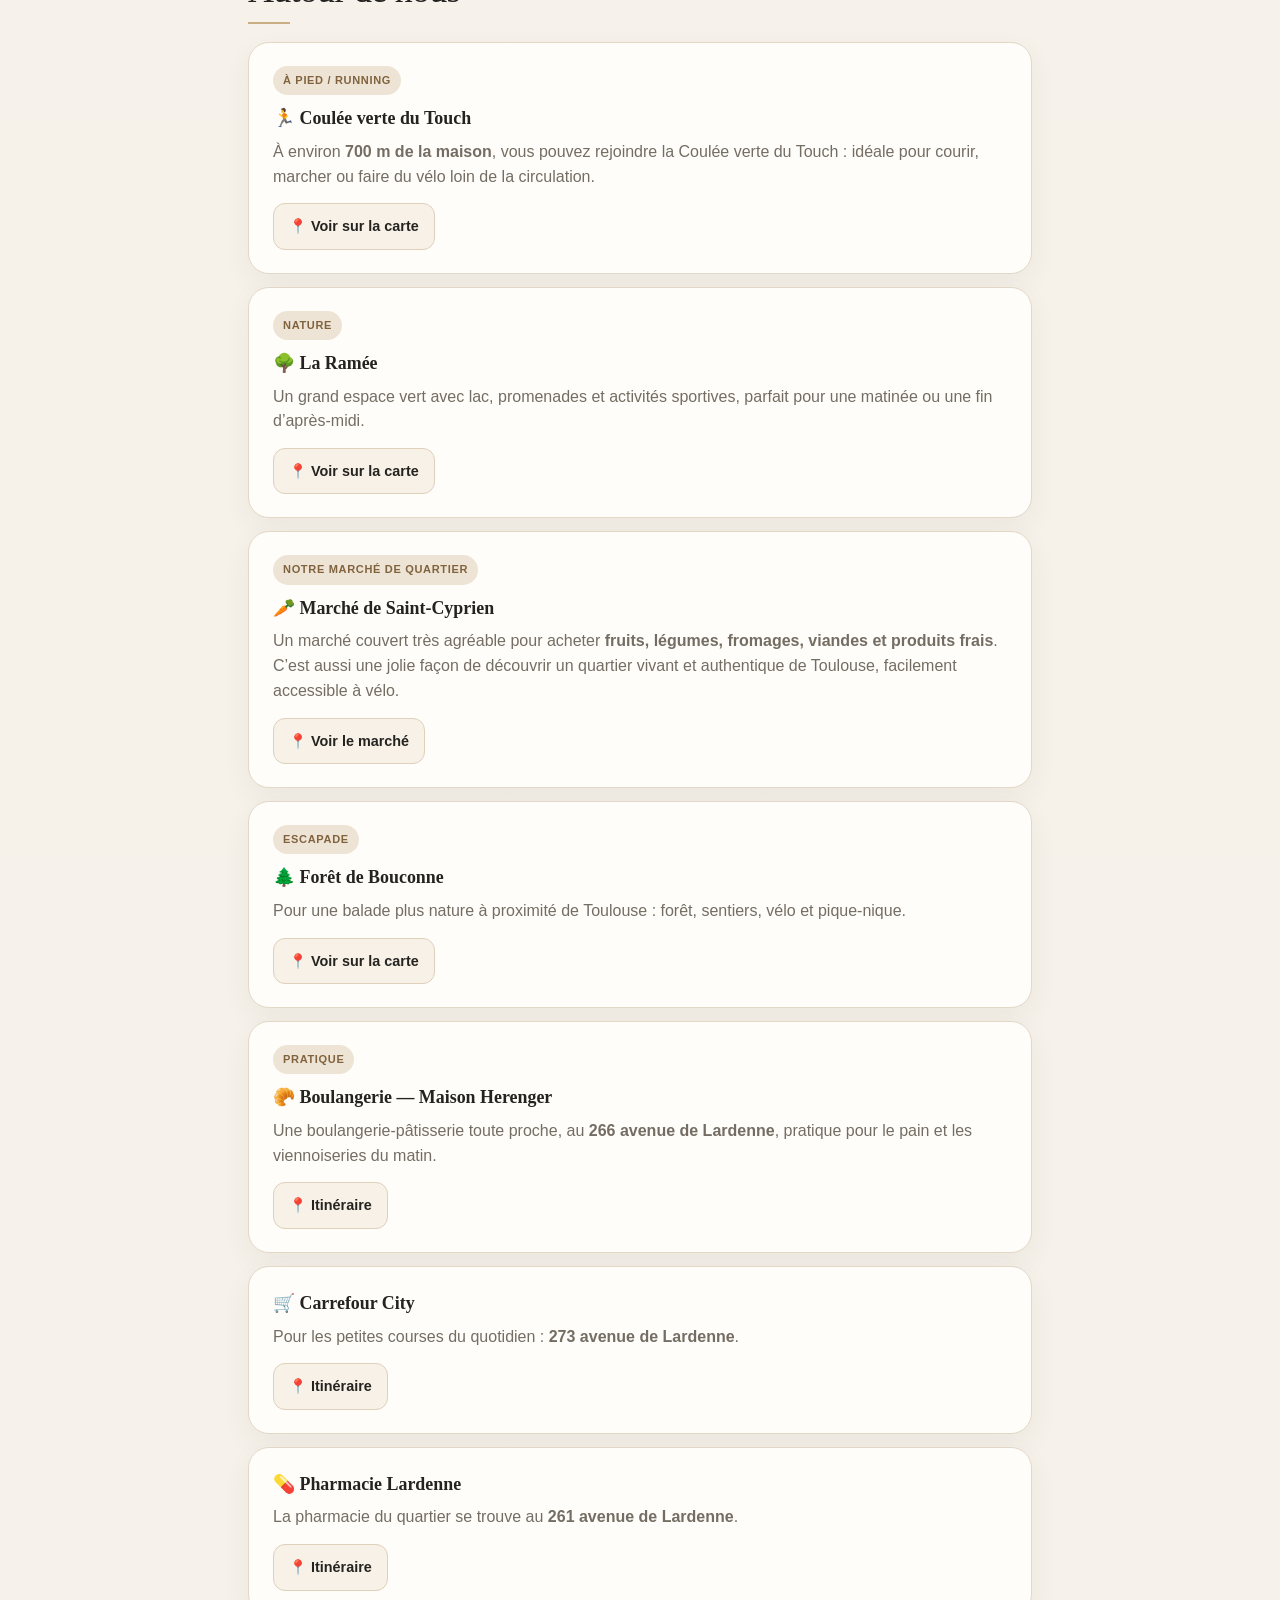
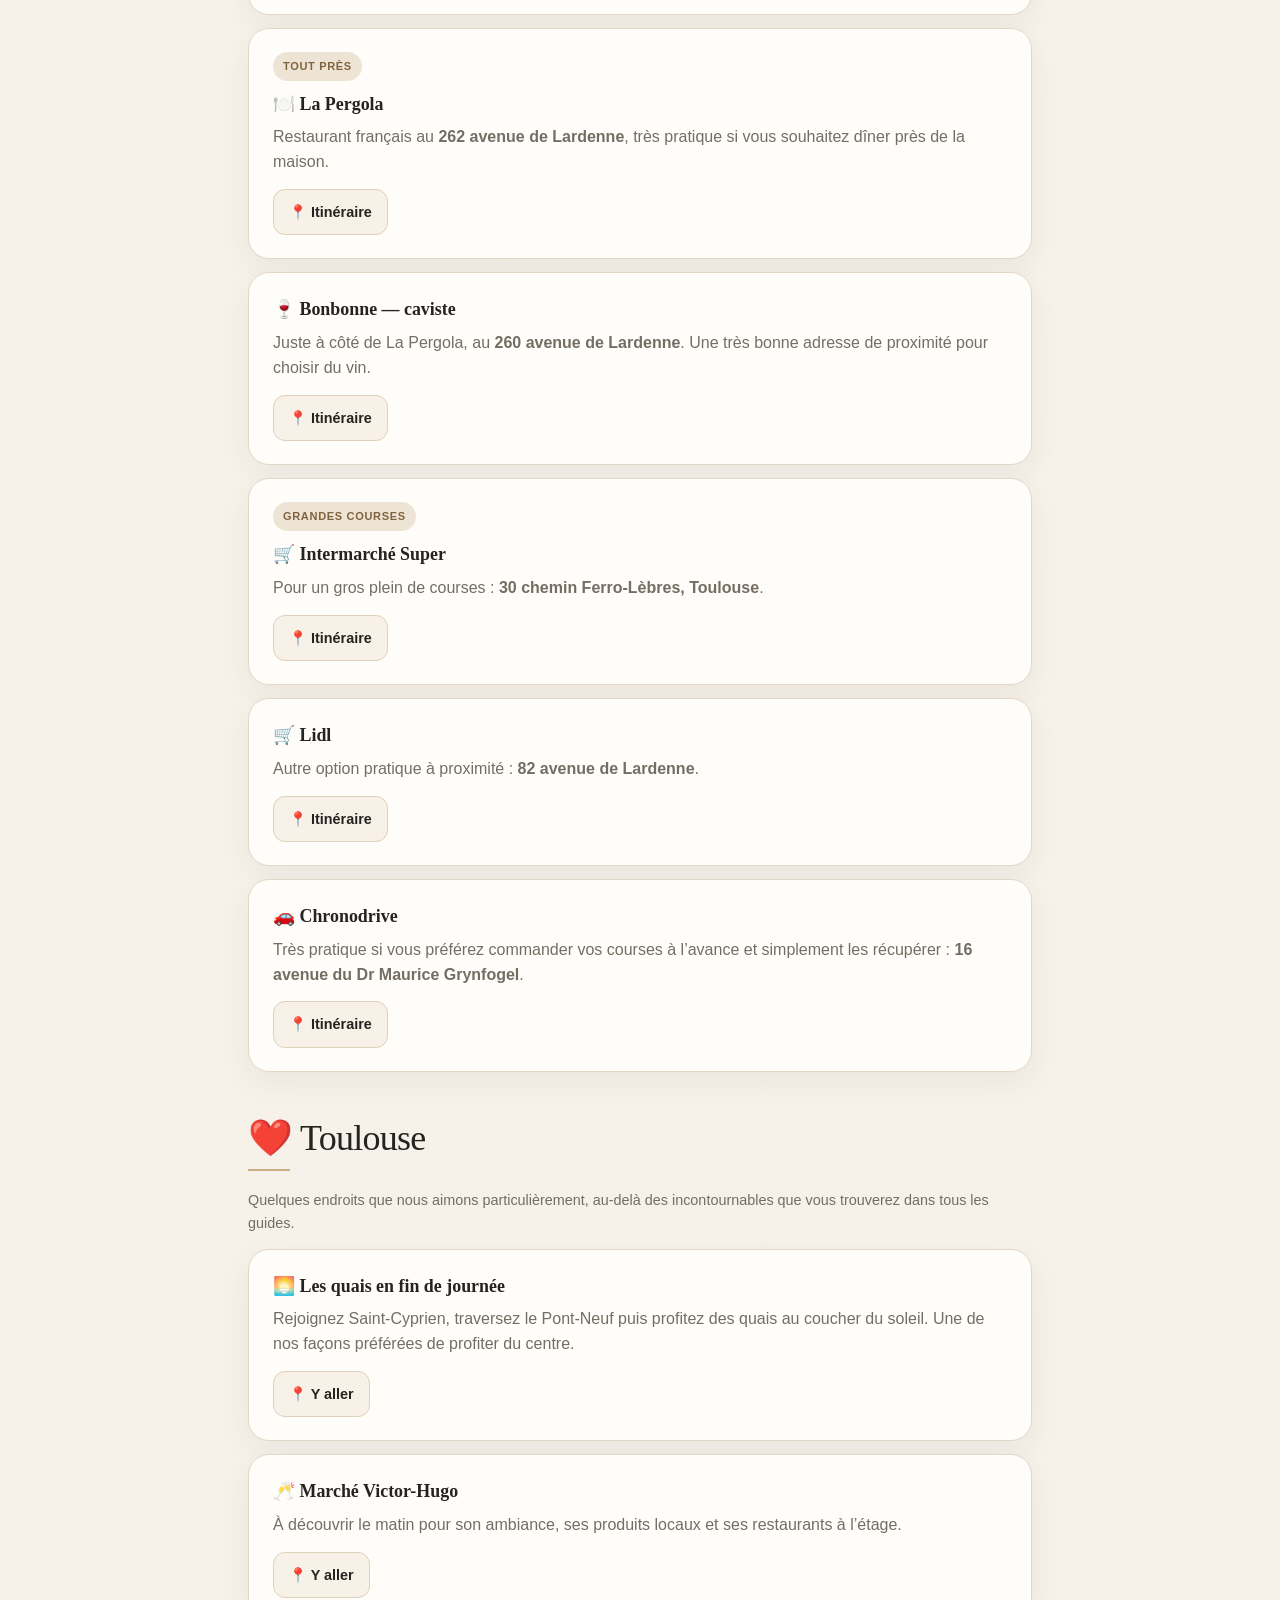
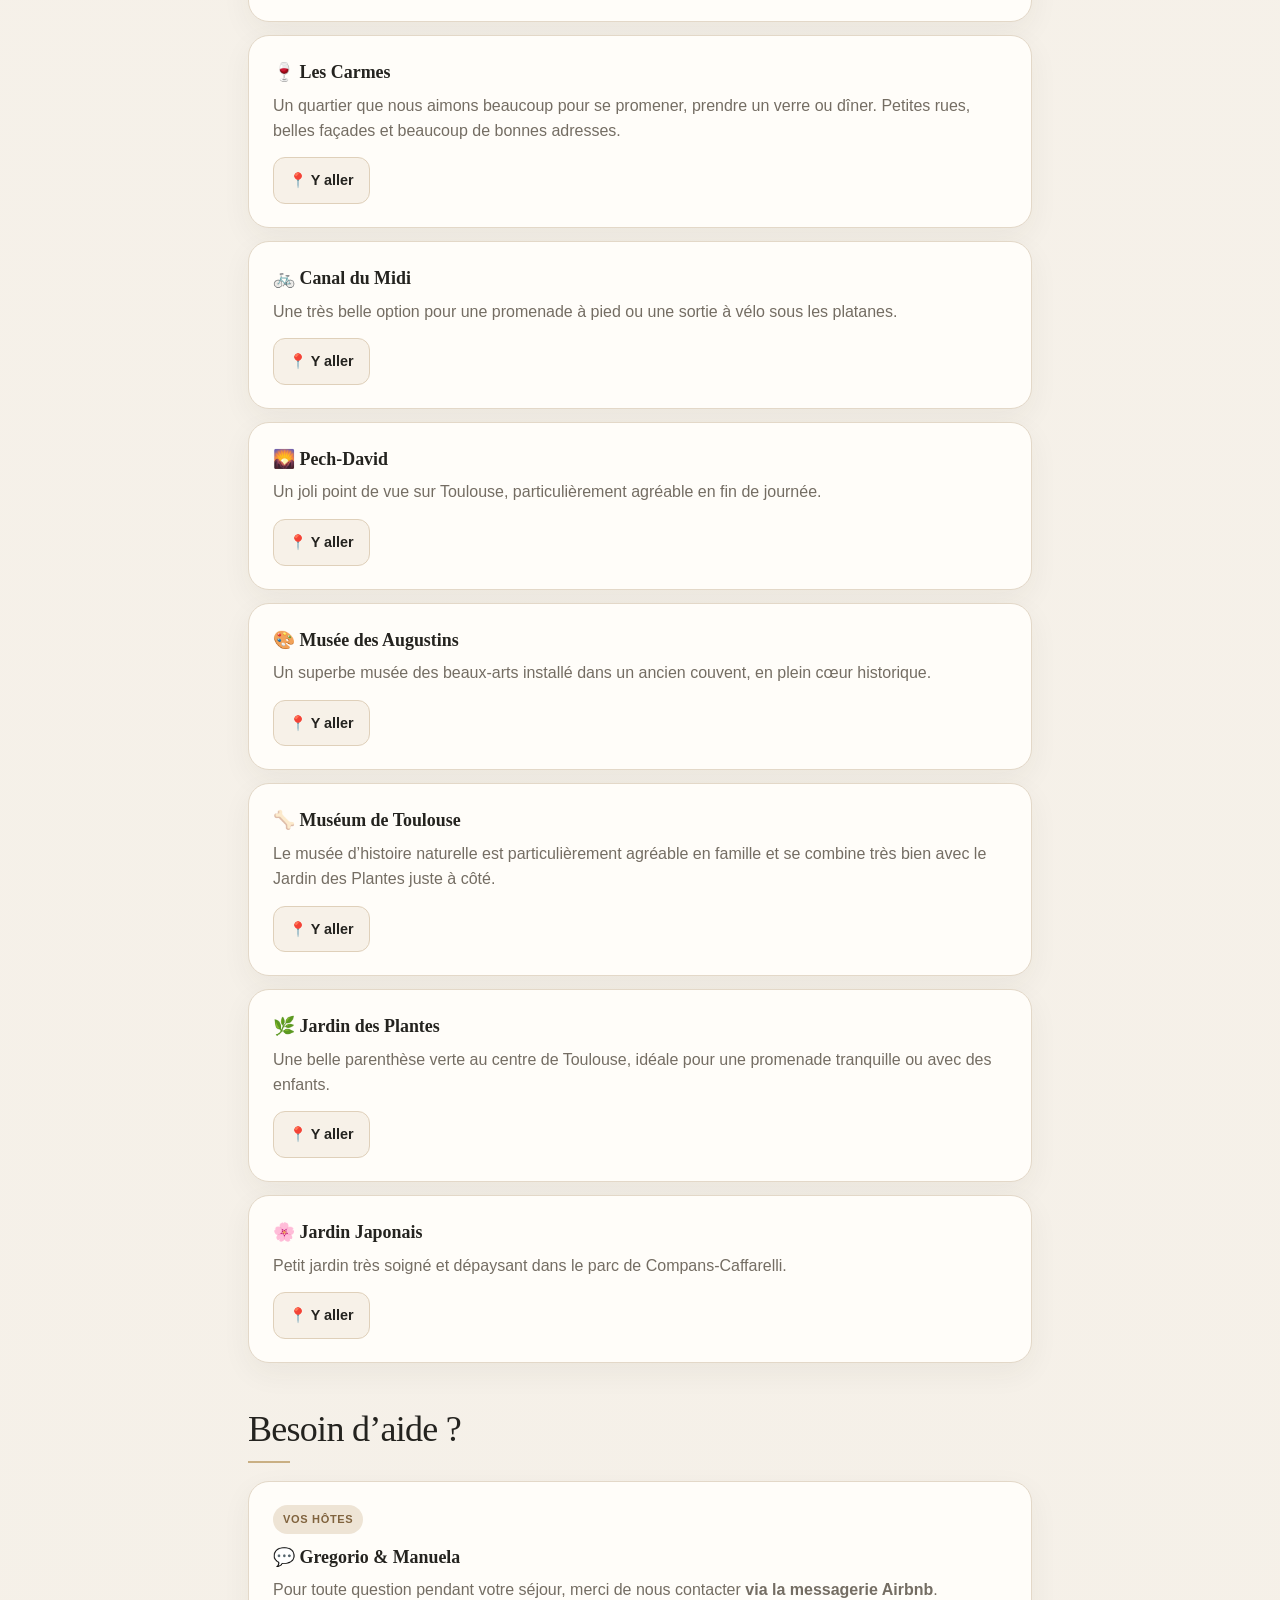
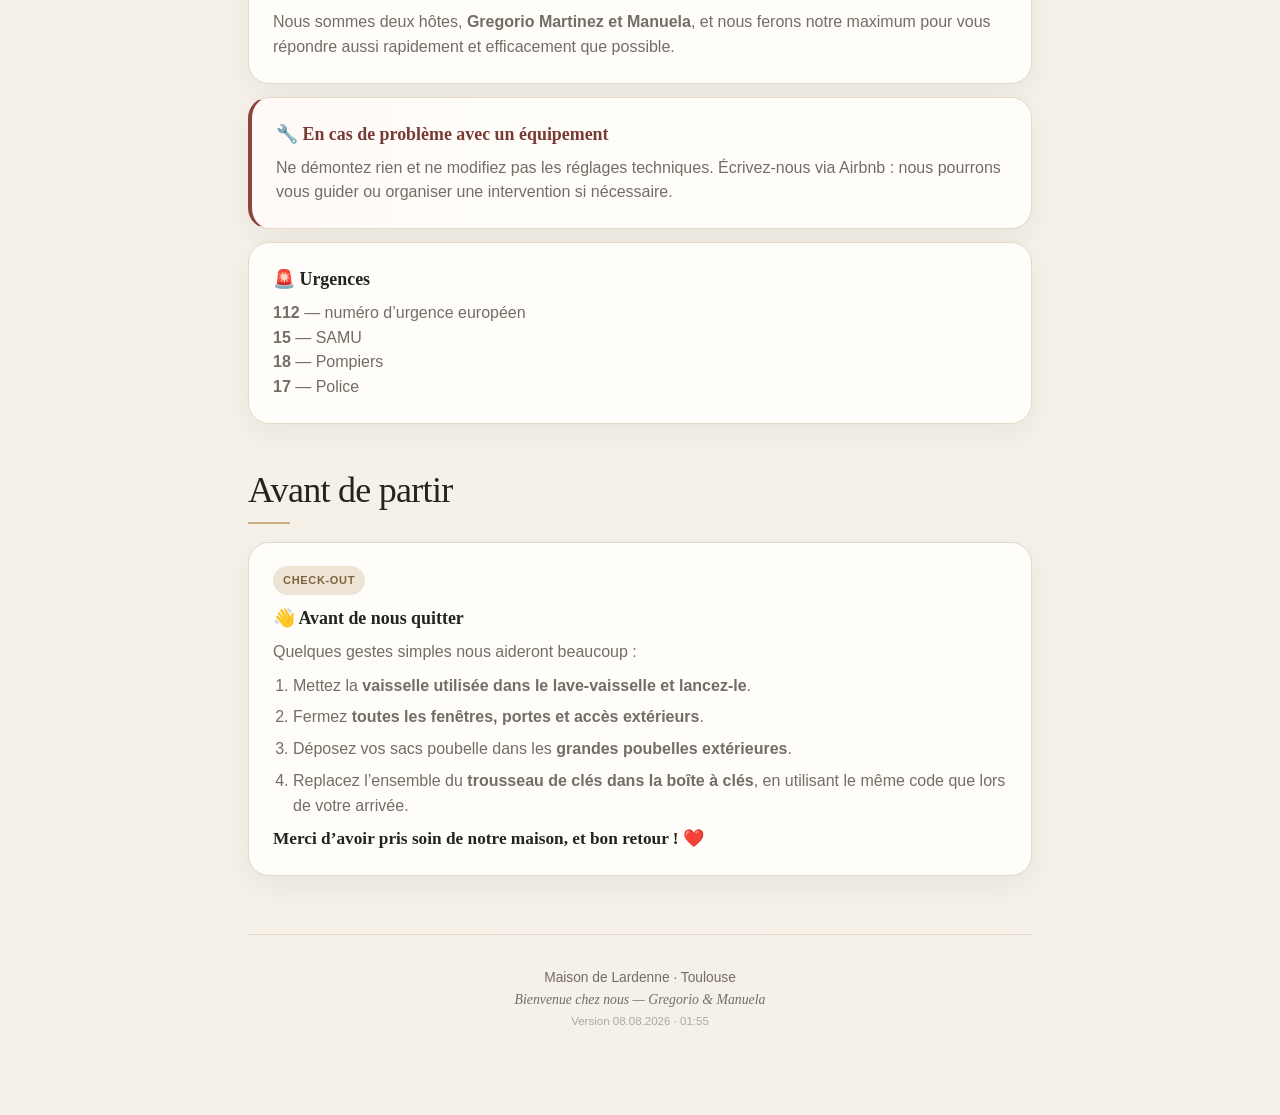
==== commit 868da5da: "Add clickable search suggestions and navigation" ====
--- a/maison-du-calquet/index.html
+++ b/maison-du-calquet/index.html
@@ -1 +1 @@
-<!DOCTYPE html><html lang="fr"><head><meta charset="UTF-8"><meta name="viewport" content="width=device-width,initial-scale=1"><meta name="theme-color" content="#f2eee7"><meta name="description" content="Guide digital de la Maison de Lardenne, Toulousaine d’exception de 1845 à Toulouse."><title>Maison de Lardenne — Guide</title><link rel="stylesheet" href="style.css?v=20260808-7"><style>#searchStatus{font-size:.82rem;color:#746d63;padding:0 4px 8px;display:none}.searching #mainNav{display:none}.searching main{margin-top:18px}</style></head><body id="top"><div class="wrap"><header class="hero"><div class="eyebrow">Toulousaine d’exception · 1845</div><h1>Maison de Lardenne</h1><p class="subtitle">Bienvenue dans une Toulousaine d’exception datant de 1845, pensée aujourd’hui comme une grande maison de famille ouverte sur son jardin, sa piscine et ses espaces de vie. Ce guide vous accompagne pour profiter pleinement de la maison et découvrir Toulouse comme si vous y habitiez.</p><div class="hero-card"><strong>📍 21 chemin du Calquet, Toulouse</strong><span class="note">Gardez cette page ouverte pendant votre séjour : toutes les informations utiles sont regroupées ici.</span></div></header><div class="search"><input id="searchInput" type="search" autocomplete="off" autocorrect="off" placeholder="🔎 Rechercher : Wi-Fi, piscine, vélo, poubelles…" aria-label="Rechercher dans le guide"><div id="searchStatus"></div></div><nav class="grid" id="mainNav"><a class="tile" href="#essentiel"><span class="icon">👋</span><b>À votre arrivée</b></a><a class="tile" href="#maison"><span class="icon">🏡</span><b>La maison</b></a><a class="tile" href="#piscine"><span class="icon">🏊</span><b>Piscine & extérieur</b></a><a class="tile" href="#sport"><span class="icon">🏋️</span><b>Salle de sport</b></a><a class="tile" href="#deplacements"><span class="icon">🚲</span><b>Se déplacer</b></a><a class="tile" href="#autour"><span class="icon">📍</span><b>Autour de nous</b></a><a class="tile" href="#toulouse"><span class="icon">❤️</span><b>Toulouse</b></a><a class="tile" href="#urgence"><span class="icon">🆘</span><b>Besoin d’aide</b></a><a class="tile" href="#depart"><span class="icon">👋</span><b>Avant de partir</b></a></nav><main id="content"><div class="section-slot" data-section="essentiel"></div><div class="section-slot" data-section="maison"></div><div class="section-slot" data-section="piscine"></div><div class="section-slot" data-section="sport"></div><div class="section-slot" data-section="deplacements"></div><div class="section-slot" data-section="autour"></div><div class="section-slot" data-section="toulouse"></div><div class="section-slot" data-section="urgence"></div><div class="section-slot" data-section="depart"></div></main><div class="footer">Maison de Lardenne · Toulouse<br><span style="font-family:Georgia,serif;font-style:italic">Bienvenue chez nous — Gregorio & Manuela</span><br><span style="font-size:.72rem;opacity:.55">Version 08.08.2026 · 01:45</span></div></div><a class="backtop" href="#top" aria-label="Retour en haut">↑</a><script>(function(){const ids=['essentiel','maison','piscine','sport','deplacements','autour','toulouse','urgence','depart'];const norm=s=>(s||'').normalize('NFD').replace(/[\u0300-\u036f]/g,'').toLowerCase().trim();let ready=false;async function load(){for(const id of ids){const slot=document.querySelector('.section-slot[data-section="'+id+'"]');try{const r=await fetch('./'+id+'.html?v=20260808-7',{cache:'no-store'});if(!r.ok)throw new Error(String(r.status));slot.outerHTML=await r.text();}catch(e){slot.innerHTML='<section id="'+id+'"><div class="card"><p>Cette rubrique n’a pas pu être chargée. Rechargez la page.</p></div></section>';}}ready=true;runSearch();if(location.hash){setTimeout(()=>go(location.hash.slice(1)),50);}}function go(id){const el=document.getElementById(id);if(el){el.scrollIntoView({behavior:'smooth',block:'start'});history.replaceState(null,'','#'+id);}else if(!ready){setTimeout(()=>go(id),120);}}document.getElementById('mainNav').addEventListener('click',e=>{const a=e.target.closest('a[href^="#"]');if(!a)return;e.preventDefault();go(a.getAttribute('href').slice(1));});document.querySelector('.backtop').addEventListener('click',e=>{e.preventDefault();window.scrollTo({top:0,behavior:'smooth'});});const input=document.getElementById('searchInput');const status=document.getElementById('searchStatus');function runSearch(){if(!ready)return;const q=norm(input.value);document.body.classList.toggle('searching',!!q);let matches=0;document.querySelectorAll('main section').forEach(section=>{const cards=[...section.querySelectorAll('.card')];if(!q){section.classList.remove('hidden');cards.forEach(c=>c.classList.remove('hidden'));return;}const sectionTitle=norm(section.querySelector('h2')?.textContent||'');const sectionKeywords=norm(section.dataset.search||'');let found=false;cards.forEach(c=>{const cardText=norm(c.textContent||'');const ok=cardText.includes(q)||(sectionTitle.includes(q)&&cardText.length>0);c.classList.toggle('hidden',!ok);if(ok){found=true;matches++;}});if(!found&&sectionKeywords.includes(q)){cards.forEach(c=>c.classList.remove('hidden'));found=cards.length>0;matches+=cards.length;}section.classList.toggle('hidden',!found);});if(q){status.style.display='block';status.textContent=matches?matches+' résultat'+(matches>1?'s':'')+' trouvé'+(matches>1?'s':''):'Aucun résultat — essayez un autre mot';}else{status.style.display='none';status.textContent='';}}['input','keyup','change','search'].forEach(evt=>input.addEventListener(evt,runSearch));load();})();</script></body></html>+<!DOCTYPE html><html lang="fr"><head><meta charset="UTF-8"><meta name="viewport" content="width=device-width,initial-scale=1"><meta name="theme-color" content="#f2eee7"><meta name="description" content="Guide digital de la Maison de Lardenne, Toulousaine d’exception de 1845 à Toulouse."><title>Maison de Lardenne — Guide</title><link rel="stylesheet" href="style.css?v=20260808-8"><style>#searchStatus{font-size:.82rem;color:#746d63;padding:7px 4px 0;display:none}.searching #mainNav{display:none}.searching main{margin-top:18px}#searchResults{display:none;margin-top:8px;border:1px solid #e3d8c8;border-radius:16px;background:#fffdf9;box-shadow:0 14px 35px rgba(61,47,30,.12);overflow:hidden}#searchResults button{display:block;width:100%;border:0;border-bottom:1px solid #eee5d9;background:#fffdf9;text-align:left;padding:13px 15px;color:#24231f;font:inherit}#searchResults button:last-child{border-bottom:0}#searchResults button:active{background:#f3ece1}.result-section{display:block;font-size:.72rem;text-transform:uppercase;letter-spacing:.06em;color:#98784c;font-weight:800;margin-bottom:2px}.result-title{display:block;font-weight:700}.result-snippet{display:block;font-size:.82rem;color:#746d63;margin-top:2px;white-space:nowrap;overflow:hidden;text-overflow:ellipsis}</style></head><body id="top"><div class="wrap"><header class="hero"><div class="eyebrow">Toulousaine d’exception · 1845</div><h1>Maison de Lardenne</h1><p class="subtitle">Bienvenue dans une Toulousaine d’exception datant de 1845, pensée aujourd’hui comme une grande maison de famille ouverte sur son jardin, sa piscine et ses espaces de vie. Ce guide vous accompagne pour profiter pleinement de la maison et découvrir Toulouse comme si vous y habitiez.</p><div class="hero-card"><strong>📍 21 chemin du Calquet, Toulouse</strong><span class="note">Gardez cette page ouverte pendant votre séjour : toutes les informations utiles sont regroupées ici.</span></div></header><div class="search"><input id="searchInput" type="search" autocomplete="off" autocorrect="off" placeholder="🔎 Rechercher : Wi-Fi, piscine, vélo, poubelles…" aria-label="Rechercher dans le guide"><div id="searchResults"></div><div id="searchStatus"></div></div><nav class="grid" id="mainNav"><a class="tile" href="#essentiel"><span class="icon">👋</span><b>À votre arrivée</b></a><a class="tile" href="#maison"><span class="icon">🏡</span><b>La maison</b></a><a class="tile" href="#piscine"><span class="icon">🏊</span><b>Piscine & extérieur</b></a><a class="tile" href="#sport"><span class="icon">🏋️</span><b>Salle de sport</b></a><a class="tile" href="#deplacements"><span class="icon">🚲</span><b>Se déplacer</b></a><a class="tile" href="#autour"><span class="icon">📍</span><b>Autour de nous</b></a><a class="tile" href="#toulouse"><span class="icon">❤️</span><b>Toulouse</b></a><a class="tile" href="#urgence"><span class="icon">🆘</span><b>Besoin d’aide</b></a><a class="tile" href="#depart"><span class="icon">👋</span><b>Avant de partir</b></a></nav><main id="content"><div class="section-slot" data-section="essentiel"></div><div class="section-slot" data-section="maison"></div><div class="section-slot" data-section="piscine"></div><div class="section-slot" data-section="sport"></div><div class="section-slot" data-section="deplacements"></div><div class="section-slot" data-section="autour"></div><div class="section-slot" data-section="toulouse"></div><div class="section-slot" data-section="urgence"></div><div class="section-slot" data-section="depart"></div></main><div class="footer">Maison de Lardenne · Toulouse<br><span style="font-family:Georgia,serif;font-style:italic">Bienvenue chez nous — Gregorio & Manuela</span><br><span style="font-size:.72rem;opacity:.55">Version 08.08.2026 · 01:55</span></div></div><a class="backtop" href="#top" aria-label="Retour en haut">↑</a><script>(function(){const ids=['essentiel','maison','piscine','sport','deplacements','autour','toulouse','urgence','depart'];const norm=s=>(s||'').normalize('NFD').replace(/[\u0300-\u036f]/g,'').toLowerCase().trim();let ready=false;async function load(){for(const id of ids){const slot=document.querySelector('.section-slot[data-section="'+id+'"]');try{const r=await fetch('./'+id+'.html?v=20260808-8',{cache:'no-store'});if(!r.ok)throw new Error(String(r.status));slot.outerHTML=await r.text();}catch(e){slot.innerHTML='<section id="'+id+'"><div class="card"><p>Cette rubrique n’a pas pu être chargée. Rechargez la page.</p></div></section>';}}ready=true;document.querySelectorAll('main .card').forEach((card,i)=>card.dataset.searchId='result-'+i);runSearch();if(location.hash){setTimeout(()=>go(location.hash.slice(1)),50);}}function go(id){const el=document.getElementById(id);if(el){el.scrollIntoView({behavior:'smooth',block:'start'});history.replaceState(null,'','#'+id);}else if(!ready){setTimeout(()=>go(id),120);}}document.getElementById('mainNav').addEventListener('click',e=>{const a=e.target.closest('a[href^="#"]');if(!a)return;e.preventDefault();go(a.getAttribute('href').slice(1));});document.querySelector('.backtop').addEventListener('click',e=>{e.preventDefault();window.scrollTo({top:0,behavior:'smooth'});});const input=document.getElementById('searchInput');const status=document.getElementById('searchStatus');const resultsBox=document.getElementById('searchResults');function esc(s){return String(s).replace(/[&<>"']/g,c=>({'&':'&amp;','<':'&lt;','>':'&gt;','"':'&quot;',"'":'&#39;'}[c]));}function clearFilter(){document.body.classList.remove('searching');document.querySelectorAll('main section,.card').forEach(el=>el.classList.remove('hidden'));resultsBox.style.display='none';resultsBox.innerHTML='';status.style.display='none';status.textContent='';}function chooseResult(id){const target=document.querySelector('[data-search-id="'+id+'"]');input.value='';clearFilter();setTimeout(()=>{if(target){target.scrollIntoView({behavior:'smooth',block:'center'});target.animate([{transform:'scale(1)'},{transform:'scale(1.015)'},{transform:'scale(1)'}],{duration:500});}},60);}resultsBox.addEventListener('click',e=>{const b=e.target.closest('button[data-target]');if(b)chooseResult(b.dataset.target);});function runSearch(){if(!ready)return;const q=norm(input.value);if(!q){clearFilter();return;}document.body.classList.add('searching');let matches=[];document.querySelectorAll('main section').forEach(section=>{const sectionName=section.querySelector('h2')?.textContent?.trim()||'';const cards=[...section.querySelectorAll('.card')];let sectionFound=false;cards.forEach(c=>{const title=c.querySelector('h3')?.textContent?.trim()||sectionName;const raw=(c.textContent||'').replace(/\s+/g,' ').trim();const hay=norm(raw+' '+sectionName+' '+(section.dataset.search||''));const ok=hay.includes(q);c.classList.toggle('hidden',!ok);if(ok){sectionFound=true;matches.push({id:c.dataset.searchId,section:sectionName,title:title,snippet:raw.slice(0,115)});}});section.classList.toggle('hidden',!sectionFound);});status.style.display='block';status.textContent=matches.length?matches.length+' résultat'+(matches.length>1?'s':'')+' — touchez un résultat pour y aller':'Aucun résultat — essayez un autre mot';if(matches.length){resultsBox.innerHTML=matches.slice(0,8).map(r=>'<button type="button" data-target="'+esc(r.id)+'"><span class="result-section">'+esc(r.section)+'</span><span class="result-title">'+esc(r.title)+'</span><span class="result-snippet">'+esc(r.snippet)+'</span></button>').join('');resultsBox.style.display='block';}else{resultsBox.style.display='none';resultsBox.innerHTML='';}}['input','keyup','change','search'].forEach(evt=>input.addEventListener(evt,runSearch));load();})();</script></body></html>
